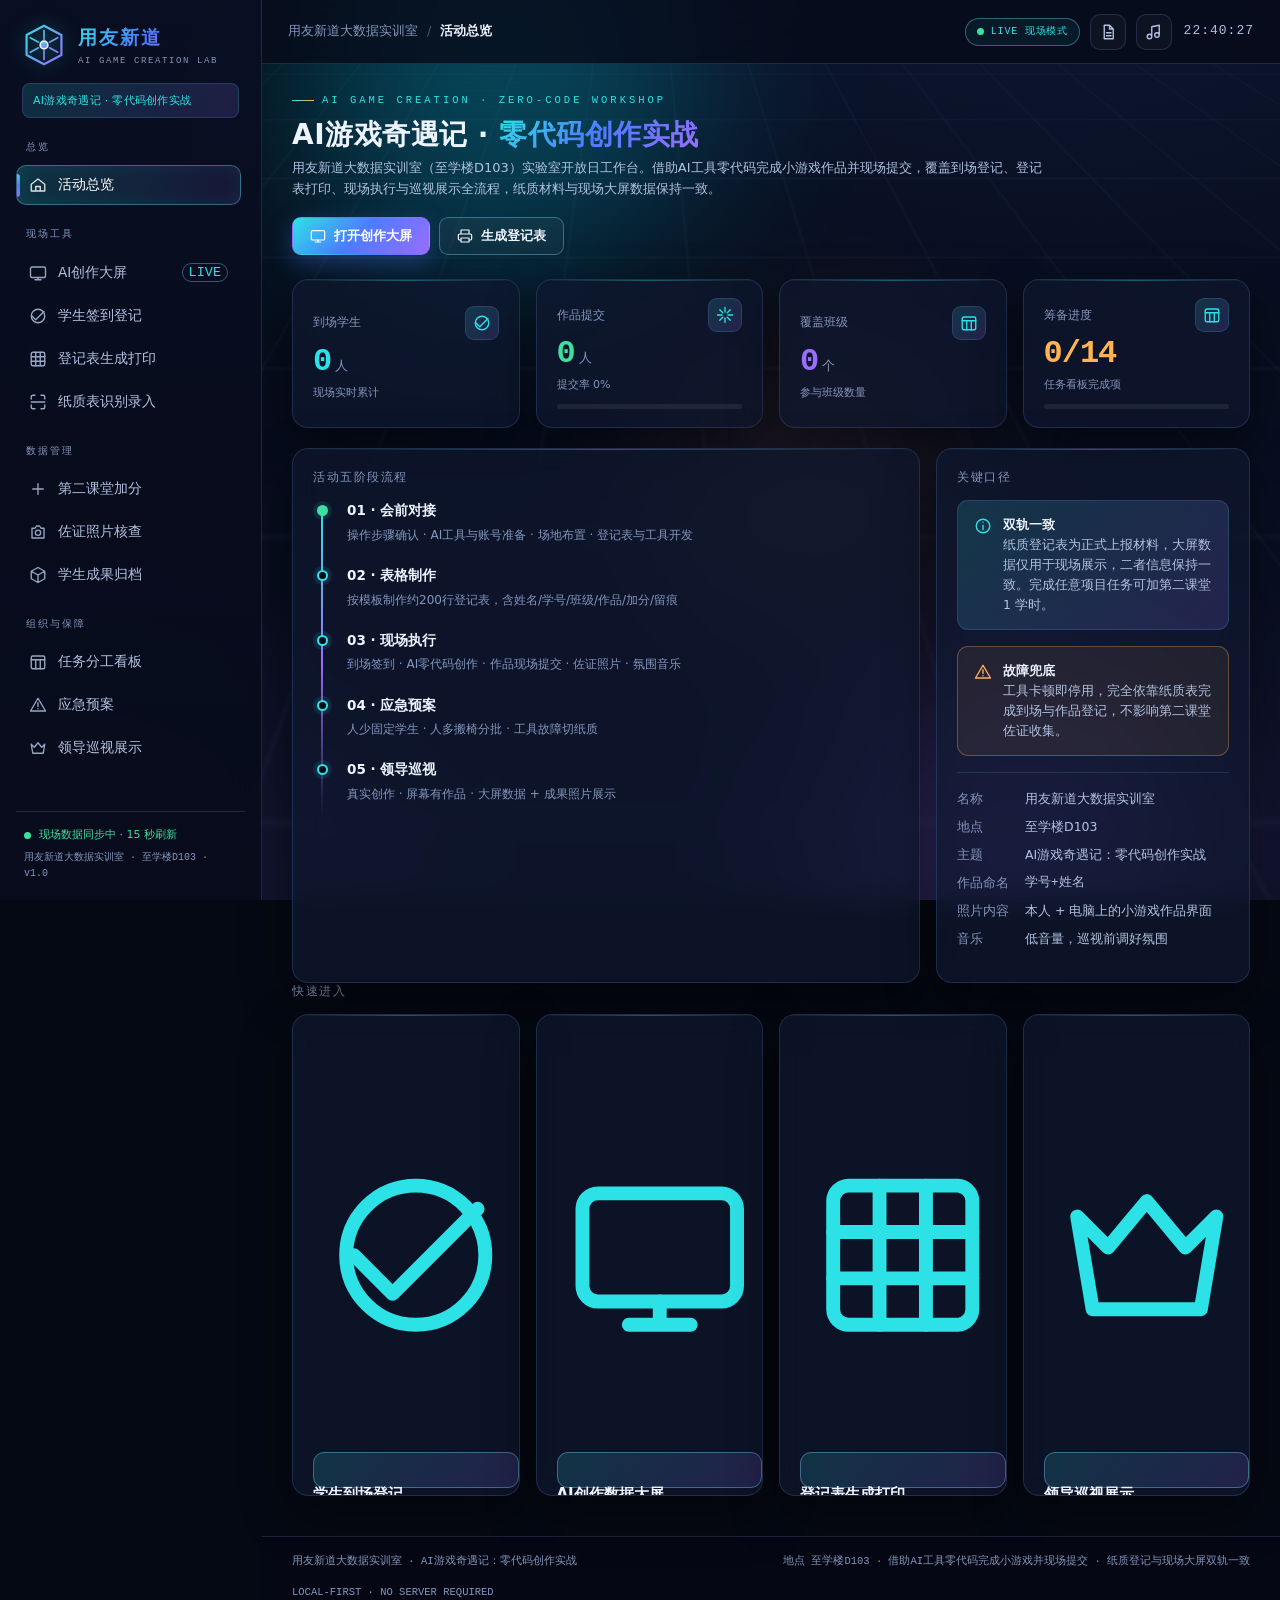
==== activity-site/index.html @ af3206a9 "Refresh color scheme for a more modern tech look" ====
<!DOCTYPE html>
<html lang="zh-CN">
<head>
<meta charset="UTF-8">
<meta name="viewport" content="width=device-width, initial-scale=1.0, viewport-fit=cover">
<meta name="theme-color" content="#050913">
<title>用友新道大数据实训室 · AI游戏奇遇记：零代码创作实战</title>
<link rel="stylesheet" href="css/style.css">
</head>
<body>
<div class="app-shell">

  <!-- 背景装饰层 -->
  <div class="bg-layer" aria-hidden="true">
    <div class="bg-grid"></div>
    <div class="bg-orb bg-orb-a"></div>
    <div class="bg-orb bg-orb-b"></div>
    <div class="bg-orb bg-orb-c"></div>
    <div class="bg-scan"></div>
  </div>

  <!-- 侧边栏 -->
  <aside class="sidebar" id="sidebar">
    <div class="brand">
      <div class="brand-mark">
        <svg viewBox="0 0 48 48" aria-hidden="true">
          <defs>
            <linearGradient id="brandGrad" x1="0" y1="0" x2="1" y2="1">
              <stop offset="0%" stop-color="#2de2e6"/>
              <stop offset="100%" stop-color="#9b6dff"/>
            </linearGradient>
          </defs>
          <path d="M24 3 43 13v22L24 45 5 35V13z" fill="none" stroke="url(#brandGrad)" stroke-width="2.4"/>
          <circle cx="24" cy="24" r="4.2" fill="url(#brandGrad)"/>
          <path d="M24 8v10M24 30v10M9 16l9 5M30 27l9 5M39 16l-9 5M18 27l-9 5" stroke="url(#brandGrad)" stroke-width="1.8" stroke-linecap="round"/>
        </svg>
      </div>
      <div class="brand-text">
        <strong>用友新道</strong>
        <span>AI GAME CREATION LAB</span>
      </div>
    </div>

    <div class="brand-sub">AI游戏奇遇记 · 零代码创作实战</div>

    <nav class="nav" id="nav" aria-label="主导航"></nav>

    <div class="sidebar-foot">
      <div class="sys-status"><span class="pulse-dot"></span><span id="sysStatusText">系统就绪 · 本地离线可用</span></div>
      <div class="sys-meta">用友新道大数据实训室 · 至学楼D103 · v1.0</div>
    </div>
  </aside>

  <!-- 主内容区 -->
  <div class="content-wrap">
    <header class="topbar">
      <button class="icon-btn menu-toggle" id="menuToggle" aria-label="展开导航">
        <svg viewBox="0 0 24 24"><path d="M4 6h16M4 12h16M4 18h16"/></svg>
      </button>
      <div class="crumb">
        <span class="crumb-root">用友新道大数据实训室</span>
        <span class="crumb-sep">/</span>
        <span id="crumbCurrent">活动总览</span>
      </div>
      <div class="topbar-actions">
        <span class="live-badge"><span class="pulse-dot"></span> LIVE 现场模式</span>
        <button class="icon-btn" id="btnPaper" title="纸质应急模式" aria-label="纸质应急模式">
          <svg viewBox="0 0 24 24"><path d="M7 3h7l5 5v13H7zM14 3v5h5M10 13h6M10 17h6"/></svg>
        </button>
        <button class="icon-btn" id="btnMusic" title="轻音乐开关" aria-label="轻音乐开关">
          <svg viewBox="0 0 24 24"><path d="M9 18V5l10-2v13M9 18a3 3 0 1 1-6 0 3 3 0 0 1 6 0zm10-2a3 3 0 1 1-6 0 3 3 0 0 1 6 0z"/></svg>
        </button>
        <div class="clock" id="clock">--:--:--</div>
      </div>
    </header>

    <main class="main" id="app" tabindex="-1"></main>

    <footer class="footer">
      <div class="footer-l">用友新道大数据实训室 · AI游戏奇遇记：零代码创作实战</div>
      <div class="footer-c">地点 至学楼D103 · 借助AI工具零代码完成小游戏并现场提交 · 纸质登记与现场大屏双轨一致</div>
      <div class="footer-r">LOCAL-FIRST · NO SERVER REQUIRED</div>
    </footer>
  </div>
</div>

<div class="toast-stack" id="toastStack" aria-live="polite"></div>
<div class="overlay" id="overlay"></div>

<script src="js/store.js"></script>
<script src="js/ui.js"></script>
<script src="js/viz.js"></script>
<script src="js/data-source.js"></script>
<script src="js/app.js"></script>
<script src="js/modules.js"></script>
</body>
</html>
---- activity-site/css/style.css ----
/* ============================================================
   智汇管理 · 实践教学活动平台  |  设计系统
   风格：科技 / 炫酷 / 时尚  ·  暗色霓虹 + 玻璃拟态
   ============================================================ */

:root{
  --bg:#050913;
  --bg-2:#0a1022;
  --panel:rgba(15,23,46,.74);
  --panel-solid:#0f1730;
  --panel-2:rgba(22,32,62,.68);
  --line:rgba(130,175,255,.17);
  --line-strong:rgba(120,215,255,.38);
  --txt:#eef4ff;
  --txt-2:#b2c2e0;
  --txt-3:#8496bb;
  --cyan:#2de2e6;
  --blue:#4d7cfe;
  --purple:#9b6dff;
  --pink:#f472b6;
  --green:#3ee0a0;
  --amber:#ffb454;
  --red:#ff6b7a;
  --grad:linear-gradient(135deg,#2de2e6 0%,#4d7cfe 48%,#9b6dff 100%);
  --grad-soft:linear-gradient(135deg,rgba(45,226,230,.16),rgba(155,109,255,.16));
  --shadow:0 18px 50px rgba(0,0,0,.46);
  --glow:0 0 22px rgba(45,226,230,.30);
  --r:16px;
  --r-sm:10px;
  --sidebar-w:262px;
  --font:"PingFang SC","Microsoft YaHei","Segoe UI",system-ui,-apple-system,sans-serif;
  --mono:"SFMono-Regular",Consolas,"Roboto Mono",monospace;
}

*,*::before,*::after{box-sizing:border-box}
html{scroll-behavior:smooth}
body{
  margin:0;font-family:var(--font);color:var(--txt);background:var(--bg);
  -webkit-font-smoothing:antialiased;overflow-x:hidden;font-size:14px;line-height:1.6;
}
button,input,select,textarea{font-family:inherit;font-size:inherit;color:inherit}
button{cursor:pointer}
a{color:var(--cyan);text-decoration:none}
svg{width:100%;height:100%;fill:none;stroke:currentColor;stroke-width:1.8;stroke-linecap:round;stroke-linejoin:round}
::-webkit-scrollbar{width:9px;height:9px}
::-webkit-scrollbar-track{background:rgba(255,255,255,.03)}
::-webkit-scrollbar-thumb{background:linear-gradient(180deg,rgba(45,226,230,.5),rgba(155,109,255,.5));border-radius:9px}

/* ---------- 背景 ---------- */
.bg-layer{position:fixed;inset:0;z-index:0;pointer-events:none;overflow:hidden;background:
  radial-gradient(1200px 700px at 80% -10%,rgba(77,124,254,.13),transparent 60%),
  radial-gradient(900px 600px at 0% 100%,rgba(155,109,255,.12),transparent 60%),
  linear-gradient(160deg,#050913 0%,#070d1e 45%,#0a1024 100%)}
.bg-grid{position:absolute;inset:-50%;background-image:
  linear-gradient(rgba(130,180,255,.06) 1px,transparent 1px),
  linear-gradient(90deg,rgba(130,180,255,.06) 1px,transparent 1px);
  background-size:52px 52px;transform:perspective(600px) rotateX(58deg) scale(1.6);
  transform-origin:center 30%;animation:gridMove 26s linear infinite;opacity:.55}
@keyframes gridMove{from{background-position:0 0}to{background-position:0 52px}}
.bg-orb{position:absolute;border-radius:50%;filter:blur(90px);opacity:.32;animation:float 18s ease-in-out infinite alternate}
.bg-orb-a{width:420px;height:420px;background:#06b6d4;top:-140px;left:22%}
.bg-orb-b{width:360px;height:360px;background:#9b6dff;bottom:-120px;right:6%;animation-delay:-6s}
.bg-orb-c{width:280px;height:280px;background:#ff8a5b;top:38%;left:52%;animation-delay:-11s;opacity:.12}
@keyframes float{from{transform:translate3d(0,0,0) scale(1)}to{transform:translate3d(40px,-50px,0) scale(1.15)}}
.bg-scan{position:absolute;inset:0;background:repeating-linear-gradient(0deg,transparent 0 3px,rgba(0,0,0,.08) 3px 4px);opacity:.35}

/* ---------- 布局 ---------- */
.app-shell{position:relative;z-index:1;min-height:100vh;display:flex}
.sidebar{
  width:var(--sidebar-w);flex:0 0 var(--sidebar-w);position:sticky;top:0;height:100vh;
  display:flex;flex-direction:column;padding:22px 16px 16px;
  background:linear-gradient(180deg,rgba(9,15,34,.94),rgba(7,11,26,.94));
  border-right:1px solid var(--line);backdrop-filter:blur(18px);z-index:40;
}
.content-wrap{flex:1;min-width:0;display:flex;flex-direction:column;min-height:100vh}

/* ---------- 品牌 ---------- */
.brand{display:flex;align-items:center;gap:12px;padding:0 6px 14px}
.brand-mark{width:44px;height:44px;flex:0 0 44px;filter:drop-shadow(0 0 10px rgba(45,226,230,.4))}
.brand-text strong{display:block;font-size:19px;letter-spacing:2px;background:var(--grad);-webkit-background-clip:text;background-clip:text;color:transparent;font-weight:800}
.brand-text span{display:block;font-size:9px;letter-spacing:1.6px;color:var(--txt-3);margin-top:2px;font-family:var(--mono)}
.brand-sub{margin:0 6px 16px;padding:8px 10px;font-size:11px;color:var(--cyan);background:var(--grad-soft);border:1px solid var(--line);border-radius:8px;letter-spacing:.3px}

/* ---------- 导航 ---------- */
.nav{flex:1;overflow-y:auto;padding-right:4px}
.nav-group{margin-bottom:16px}
.nav-group-title{font-size:10px;letter-spacing:2px;color:var(--txt-3);padding:6px 10px;font-family:var(--mono);text-transform:uppercase}
.nav-item{
  display:flex;align-items:center;gap:11px;width:100%;padding:10px 12px;margin:3px 0;
  border:1px solid transparent;border-radius:10px;background:transparent;color:var(--txt-2);
  text-align:left;transition:.22s ease;position:relative;overflow:hidden;
}
.nav-item svg{width:18px;height:18px;flex:0 0 18px;opacity:.85}
.nav-item span{font-size:13.5px;white-space:nowrap;overflow:hidden;text-overflow:ellipsis}
.nav-item:hover{color:var(--txt);background:rgba(130,180,255,.09);transform:translateX(3px)}
.nav-item.active{
  color:#fff;border-color:var(--line-strong);
  background:linear-gradient(90deg,rgba(45,226,230,.18),rgba(155,109,255,.10));
  box-shadow:inset 0 0 18px rgba(45,226,230,.08);
}
.nav-item.active::before{content:"";position:absolute;left:0;top:20%;height:60%;width:3px;border-radius:0 3px 3px 0;background:var(--grad);box-shadow:var(--glow)}
.nav-badge{margin-left:auto;font-size:9px;font-family:var(--mono);color:var(--cyan);border:1px solid var(--line-strong);border-radius:20px;padding:1px 6px}

.sidebar-foot{border-top:1px solid var(--line);padding:14px 8px 2px;font-size:11px;color:var(--txt-3)}
.sys-status{display:flex;align-items:center;gap:8px;color:var(--green)}
.sys-meta{margin-top:6px;font-family:var(--mono);font-size:10px}
.pulse-dot{width:7px;height:7px;border-radius:50%;background:var(--green);box-shadow:0 0 0 0 rgba(62,224,160,.6);animation:pulse 2s infinite;display:inline-block;flex:0 0 7px}
@keyframes pulse{70%{box-shadow:0 0 0 9px rgba(62,224,160,0)}100%{box-shadow:0 0 0 0 rgba(62,224,160,0)}}

/* ---------- 顶栏 ---------- */
.topbar{
  height:64px;flex:0 0 64px;position:sticky;top:0;z-index:30;display:flex;align-items:center;gap:14px;
  padding:0 26px;border-bottom:1px solid var(--line);
  background:rgba(7,11,26,.80);backdrop-filter:blur(16px);
}
.crumb{display:flex;align-items:center;gap:9px;font-size:13px;color:var(--txt-2)}
.crumb-root{color:var(--txt-3)}
.crumb-sep{color:var(--txt-3);opacity:.5}
#crumbCurrent{color:var(--txt);font-weight:600}
.topbar-actions{margin-left:auto;display:flex;align-items:center;gap:10px}
.live-badge{display:flex;align-items:center;gap:7px;font-family:var(--mono);font-size:10px;letter-spacing:.8px;color:var(--cyan);border:1px solid var(--line-strong);border-radius:30px;padding:5px 11px;background:rgba(45,226,230,.06)}
.icon-btn{
  width:36px;height:36px;display:grid;place-items:center;border-radius:10px;border:1px solid var(--line);
  background:rgba(255,255,255,.03);color:var(--txt-2);transition:.2s;padding:8px;
}
.icon-btn:hover{color:var(--cyan);border-color:var(--line-strong);background:rgba(45,226,230,.1);transform:translateY(-1px)}
.icon-btn.on{color:#04121f;background:var(--cyan);border-color:var(--cyan);box-shadow:var(--glow)}
.menu-toggle{display:none}
.clock{font-family:var(--mono);font-size:13px;color:var(--txt-2);letter-spacing:1px;min-width:72px;text-align:right}

/* ---------- 主区 ---------- */
.main{flex:1;padding:28px 30px 40px;max-width:1680px;width:100%;margin:0 auto;outline:none}
.page-head{display:flex;align-items:flex-end;justify-content:space-between;gap:18px;margin-bottom:24px;flex-wrap:wrap}
.eyebrow{font-family:var(--mono);font-size:10.5px;letter-spacing:3px;color:var(--cyan);text-transform:uppercase;display:flex;align-items:center;gap:8px}
.eyebrow::before{content:"";width:22px;height:1px;background:linear-gradient(90deg,var(--cyan),var(--amber));box-shadow:var(--glow)}
.page-title{font-size:28px;font-weight:800;letter-spacing:.5px;margin:8px 0 6px;line-height:1.25}
.page-title em{font-style:normal;background:var(--grad);-webkit-background-clip:text;background-clip:text;color:transparent}
.page-desc{color:var(--txt-2);font-size:13px;max-width:760px;margin:0}
.page-actions{display:flex;gap:9px;flex-wrap:wrap}

/* ---------- 卡片 / 网格 ---------- */
.card{
  background:var(--panel);border:1px solid var(--line);border-radius:var(--r);
  backdrop-filter:blur(14px);box-shadow:var(--shadow);position:relative;overflow:hidden;
  transition:transform .25s ease,border-color .25s ease,box-shadow .25s ease;
}
.card::after{content:"";position:absolute;inset:0 0 auto 0;height:1px;background:linear-gradient(90deg,transparent,rgba(45,226,230,.5),transparent);opacity:.7}
.card:hover{border-color:var(--line-strong);transform:translateY(-3px);box-shadow:0 22px 60px rgba(0,0,0,.5),0 0 22px rgba(45,226,230,.07)}
.card-pad{padding:20px}
.grid{display:grid;gap:16px}
.g2{grid-template-columns:repeat(2,minmax(0,1fr))}
.g3{grid-template-columns:repeat(3,minmax(0,1fr))}
.g4{grid-template-columns:repeat(4,minmax(0,1fr))}
.g-2-1{grid-template-columns:2fr 1fr}
.g-1-2{grid-template-columns:1fr 2fr}
.mt16{margin-top:16px}.mt20{margin-top:20px}.mt24{margin-top:24px}

/* ---------- 按钮 ---------- */
.btn{
  display:inline-flex;align-items:center;justify-content:center;gap:8px;padding:9px 17px;border-radius:9px;
  border:1px solid var(--line-strong);background:rgba(255,255,255,.04);color:var(--txt);
  font-size:13px;font-weight:600;transition:.2s;white-space:nowrap;
}
.btn svg{width:16px;height:16px}
.btn:hover{transform:translateY(-2px);background:rgba(45,226,230,.12);border-color:var(--cyan);box-shadow:var(--glow)}
.btn.primary{background:var(--grad);border-color:transparent;color:#fff;box-shadow:0 8px 24px rgba(77,124,254,.32)}
.btn.primary:hover{filter:brightness(1.14);box-shadow:0 10px 30px rgba(77,124,254,.5)}
.btn.ghost{background:transparent;border-color:var(--line);color:var(--txt-2)}
.btn.danger{border-color:rgba(255,107,122,.4);color:var(--red);background:rgba(255,107,122,.07)}
.btn.sm{padding:6px 11px;font-size:12px;border-radius:7px}
.btn.block{width:100%}

/* ---------- 统计卡 ---------- */
.stat{padding:18px 20px;display:flex;flex-direction:column;gap:6px;min-height:120px;justify-content:center}
.stat-top{display:flex;align-items:center;justify-content:space-between;color:var(--txt-3);font-size:12px}
.stat-icon{width:34px;height:34px;border-radius:9px;background:var(--grad-soft);border:1px solid var(--line);padding:7px;color:var(--cyan)}
.stat-val{font-family:var(--mono);font-size:32px;font-weight:700;line-height:1;letter-spacing:-1px}
.stat-val small{font-size:13px;color:var(--txt-3);margin-left:4px;font-weight:400}
.stat-foot{font-size:11px;color:var(--txt-3)}
.stat.a .stat-val{color:var(--cyan)}.stat.b .stat-val{color:var(--purple)}
.stat.c .stat-val{color:var(--green)}.stat.d .stat-val{color:var(--amber)}
.bar-track{height:5px;border-radius:6px;background:rgba(255,255,255,.07);overflow:hidden;margin-top:4px}
.bar-fill{height:100%;border-radius:6px;background:var(--grad);width:0;transition:width .9s cubic-bezier(.2,.8,.2,1)}

/* ---------- 表单 ---------- */
.field{display:flex;flex-direction:column;gap:6px;margin-bottom:14px}
.field label{font-size:12px;color:var(--txt-2);font-weight:600;display:flex;gap:6px;align-items:center}
.field label .req{color:var(--pink)}
.input,select.input,textarea.input{
  width:100%;padding:10px 13px;border-radius:9px;border:1px solid var(--line);
  background:rgba(5,9,22,.66);color:var(--txt);outline:none;transition:.2s;
}
.input:focus{border-color:var(--cyan);box-shadow:0 0 0 3px rgba(45,226,230,.1)}
.input::placeholder{color:var(--txt-3)}
textarea.input{min-height:88px;resize:vertical}
.field-row{display:grid;grid-template-columns:1fr 1fr;gap:12px}
.hint{font-size:11px;color:var(--txt-3)}
.seg{display:flex;gap:6px;flex-wrap:wrap}
.seg button{padding:8px 14px;border-radius:8px;border:1px solid var(--line);background:rgba(255,255,255,.03);color:var(--txt-2);font-size:12.5px;transition:.2s}
.seg button.on{background:var(--grad);border-color:transparent;color:#fff;box-shadow:var(--glow)}

/* ---------- 表格 ---------- */
.table-wrap{overflow:auto;border-radius:var(--r-sm);border:1px solid var(--line);background:rgba(5,9,22,.46)}
table{width:100%;border-collapse:collapse;font-size:12.5px;min-width:640px}
thead th{position:sticky;top:0;background:rgba(18,28,56,.96);backdrop-filter:blur(8px);color:var(--cyan);font-weight:700;text-align:left;padding:11px 13px;white-space:nowrap;border-bottom:1px solid var(--line-strong);font-size:11.5px;letter-spacing:.4px}
tbody td{padding:10px 13px;border-bottom:1px solid rgba(130,175,255,.09);color:var(--txt-2);vertical-align:middle}
tbody tr{transition:.16s}
tbody tr:hover{background:rgba(45,226,230,.05)}
tbody tr:last-child td{border-bottom:none}
.tag{display:inline-flex;align-items:center;gap:5px;padding:3px 9px;border-radius:20px;font-size:11px;border:1px solid var(--line);background:rgba(255,255,255,.04);white-space:nowrap}
.tag.ok{color:var(--green);border-color:rgba(62,224,160,.35);background:rgba(62,224,160,.09)}
.tag.warn{color:var(--amber);border-color:rgba(255,180,84,.35);background:rgba(255,180,84,.09)}
.tag.bad{color:var(--red);border-color:rgba(255,107,122,.35);background:rgba(255,107,122,.09)}
.tag.info{color:var(--cyan);border-color:var(--line-strong);background:rgba(45,226,230,.08)}
.tag.pp{color:#c4b5fd;border-color:rgba(155,109,255,.4);background:rgba(155,109,255,.1)}
.mono{font-family:var(--mono)}
.empty{padding:44px 16px;text-align:center;color:var(--txt-3);font-size:13px}
.empty svg{width:44px;height:44px;margin:0 auto 12px;opacity:.4}

/* ---------- 大屏可视化 ---------- */
.dash-hero{
  padding:22px;border-radius:var(--r);border:1px solid var(--line-strong);
  background:linear-gradient(135deg,rgba(45,226,230,.09),rgba(155,109,255,.07) 55%,rgba(5,9,22,.44));
  position:relative;overflow:hidden;
}
.dash-hero::before{content:"";position:absolute;width:300px;height:300px;right:-80px;top:-120px;border-radius:50%;background:radial-gradient(circle,rgba(45,226,230,.22),transparent 70%);filter:blur(20px)}
.dash-hero h2{margin:0;font-size:22px;letter-spacing:1px}
.dash-hero p{margin:6px 0 0;color:var(--txt-2);font-size:12.5px}
.chart-box{padding:18px;height:100%}
.chart-title{display:flex;align-items:center;justify-content:space-between;font-size:13px;font-weight:700;margin-bottom:16px}
.chart-title small{font-family:var(--mono);font-size:10px;color:var(--txt-3);font-weight:400}
.donut-wrap{display:flex;align-items:center;gap:22px;flex-wrap:wrap}
.donut{width:148px;height:148px;flex:0 0 148px;position:relative}
.donut svg{transform:rotate(-90deg)}
.donut circle{fill:none;stroke-width:12}
.donut .track{stroke:rgba(255,255,255,.07)}
.donut .val{stroke:url(#donutGrad);stroke-linecap:round;transition:stroke-dashoffset 1s cubic-bezier(.2,.8,.2,1)}
.donut-center{position:absolute;inset:0;display:grid;place-content:center;text-align:center}
.donut-center b{font-family:var(--mono);font-size:28px;background:var(--grad);-webkit-background-clip:text;background-clip:text;color:transparent}
.donut-center span{font-size:11px;color:var(--txt-3)}
.legend{display:flex;flex-direction:column;gap:9px;font-size:12px;color:var(--txt-2)}
.legend i{width:9px;height:9px;border-radius:3px;display:inline-block;margin-right:7px}
.bars{display:flex;flex-direction:column;gap:13px}
.bar-row{display:grid;grid-template-columns:78px 1fr 42px;gap:10px;align-items:center;font-size:12px}
.bar-row .bg{height:11px;border-radius:6px;background:rgba(255,255,255,.06);overflow:hidden}
.bar-row .bf{height:100%;border-radius:6px;transition:width .9s;background:linear-gradient(90deg,#2de2e6,#9b6dff)}
.bar-row .bn{text-align:right;font-family:var(--mono);color:var(--txt-2)}
.live-list{display:flex;flex-direction:column;gap:8px;max-height:330px;overflow:auto;padding-right:4px}
.live-item{display:flex;align-items:center;gap:11px;padding:10px 12px;border-radius:10px;background:rgba(255,255,255,.035);border:1px solid var(--line);animation:slideIn .35s ease both}
@keyframes slideIn{from{opacity:0;transform:translateX(-12px)}to{opacity:1;transform:none}}
.avatar{width:34px;height:34px;flex:0 0 34px;border-radius:9px;display:grid;place-items:center;font-family:var(--mono);font-size:12px;font-weight:700;background:var(--grad);color:#fff}
.live-item .who{flex:1;min-width:0}
.live-item .who b{display:block;font-size:13px}
.live-item .who span{font-size:11px;color:var(--txt-3);font-family:var(--mono)}
.live-item time{font-family:var(--mono);font-size:11px;color:var(--txt-3)}

/* ---------- 进展时间线 / 看板 ---------- */
.timeline{position:relative;padding-left:26px}
.timeline::before{content:"";position:absolute;left:8px;top:6px;bottom:6px;width:2px;background:linear-gradient(180deg,var(--cyan),var(--purple),transparent)}
.tl-item{position:relative;padding:0 0 20px 8px}
.tl-item::before{content:"";position:absolute;left:-22px;top:5px;width:11px;height:11px;border-radius:50%;background:var(--bg);border:2px solid var(--cyan);box-shadow:0 0 0 4px rgba(45,226,230,.1)}
.tl-item.done::before{background:var(--green);border-color:var(--green)}
.tl-item h4{margin:0 0 4px;font-size:13.5px}
.tl-item p{margin:0;font-size:12px;color:var(--txt-3)}

.kb-col{background:rgba(5,9,22,.44);border:1px solid var(--line);border-radius:12px;padding:12px;min-height:200px}
.kb-col h4{margin:0 0 12px;font-size:12px;color:var(--txt-2);display:flex;justify-content:space-between;align-items:center}
.kb-card{background:var(--panel-2);border:1px solid var(--line);border-radius:9px;padding:11px 12px;margin-bottom:9px;transition:.2s}
.kb-card:hover{border-color:var(--line-strong);transform:translateY(-2px)}
.kb-card b{font-size:12.5px;display:block;margin-bottom:6px}
.kb-card p{font-size:11px;color:var(--txt-3);margin:0 0 8px}
.kb-meta{display:flex;justify-content:space-between;align-items:center;font-size:10px;color:var(--txt-3)}
.kb-actions{display:flex;gap:5px;margin-top:8px}

/* ---------- 提示 / 总结 ---------- */
.notice{padding:14px 16px;border-radius:11px;border:1px solid var(--line);background:var(--grad-soft);font-size:12.5px;color:var(--txt-2);display:flex;gap:11px;align-items:flex-start}
.notice svg{width:18px;height:18px;flex:0 0 18px;color:var(--cyan);margin-top:2px}
.notice.warn{background:rgba(255,180,84,.08);border-color:rgba(255,180,84,.3)}
.notice.warn svg{color:var(--amber)}
.notice b{color:var(--txt)}
.kv{display:grid;grid-template-columns:auto 1fr;gap:8px 16px;font-size:12.5px}
.kv dt{color:var(--txt-3)}
.kv dd{margin:0;color:var(--txt-2)}
.divider{height:1px;background:var(--line);margin:16px 0}

/* ---------- 快捷入口卡 ---------- */
.launch{display:block;text-align:left;padding:20px;cursor:pointer;color:inherit}
.launch .li{width:42px;height:42px;border-radius:11px;background:var(--grad-soft);border:1px solid var(--line-strong);padding:9px;color:var(--cyan);margin-bottom:14px}
.launch h3{margin:0 0 6px;font-size:15px}
.launch p{margin:0;font-size:12px;color:var(--txt-3);line-height:1.65}
.launch .go{margin-top:14px;font-family:var(--mono);font-size:11px;color:var(--cyan);display:flex;align-items:center;gap:6px;transition:.2s}
.launch:hover .go{transform:translateX(5px)}

/* ---------- 照片墙 ---------- */
.photo-grid{display:grid;grid-template-columns:repeat(auto-fill,minmax(150px,1fr));gap:12px}
.photo-item{border:1px solid var(--line);border-radius:11px;overflow:hidden;background:rgba(6,10,24,.5);transition:.2s}
.photo-item:hover{border-color:var(--cyan);transform:translateY(-3px)}
.photo-thumb{aspect-ratio:4/3;background:linear-gradient(135deg,rgba(45,226,230,.12),rgba(155,109,255,.12));display:grid;place-items:center;color:var(--txt-3);font-size:11px;overflow:hidden}
.photo-thumb img{width:100%;height:100%;object-fit:cover}
.photo-meta{padding:9px 10px;font-size:11px}
.photo-meta b{display:block;font-size:12px}
.photo-meta span{color:var(--txt-3);font-family:var(--mono)}

/* ----------  toast ---------- */
.toast-stack{position:fixed;right:20px;bottom:20px;z-index:100;display:flex;flex-direction:column;gap:10px}
.toast{min-width:240px;max-width:380px;padding:12px 16px;border-radius:11px;background:rgba(11,18,38,.96);border:1px solid var(--line-strong);box-shadow:var(--shadow);font-size:13px;animation:toastIn .3s ease both;backdrop-filter:blur(12px)}
.toast.ok{border-left:3px solid var(--green)}
.toast.err{border-left:3px solid var(--red)}
.toast.info{border-left:3px solid var(--cyan)}
@keyframes toastIn{from{opacity:0;transform:translateY(16px) scale(.96)}to{opacity:1;transform:none}}

/* ---------- 其它 ---------- */
.overlay{display:none;position:fixed;inset:0;background:rgba(2,5,14,.74);z-index:35;backdrop-filter:blur(3px)}
.overlay.show{display:block}
.fade-in{animation:fadeUp .45s cubic-bezier(.2,.8,.2,1) both}
@keyframes fadeUp{from{opacity:0;transform:translateY(14px)}to{opacity:1;transform:none}}
.stagger>*{animation:fadeUp .5s cubic-bezier(.2,.8,.2,1) both}
.stagger>*:nth-child(1){animation-delay:.03s}.stagger>*:nth-child(2){animation-delay:.07s}
.stagger>*:nth-child(3){animation-delay:.11s}.stagger>*:nth-child(4){animation-delay:.15s}
.stagger>*:nth-child(5){animation-delay:.19s}.stagger>*:nth-child(6){animation-delay:.23s}
.mini-head{font-size:12px;letter-spacing:1.5px;color:var(--txt-3);font-family:var(--mono);text-transform:uppercase;margin:0 0 12px}
.hl{color:var(--cyan);font-weight:600}
.footer{border-top:1px solid var(--line);padding:16px 30px;display:flex;gap:14px;flex-wrap:wrap;justify-content:space-between;font-size:10.5px;color:var(--txt-3);font-family:var(--mono);background:rgba(5,9,22,.44)}
.paper-mode .bg-layer{filter:saturate(.25) brightness(.8)}
.paper-mode .live-badge{color:var(--amber);border-color:rgba(255,180,84,.4)}

/* ---------- 打印：登记表 ---------- */
@media print{
  body{background:#fff;color:#000}
  .bg-layer,.sidebar,.topbar,.footer,.page-actions,.toast-stack{display:none!important}
  .content-wrap,.main{padding:0!important;max-width:none!important}
  .card{border:none;box-shadow:none;background:#fff;backdrop-filter:none}
  table.print-table{min-width:0;width:100%;font-size:10pt;color:#000}
  .print-table thead th{background:#eceff4!important;color:#000;border:1px solid #999;position:static}
  .print-table td{border:1px solid #999;color:#000;height:26px;padding:4px 6px}
  .print-only{display:block!important}
  .screen-only{display:none!important}
  @page{size:A4 landscape;margin:10mm}
}
.print-only{display:none}
.qr-box{width:150px;height:150px;background:#fff;border-radius:10px;padding:9px;flex:0 0 150px}
.qr-box svg{stroke:#0a1022}

/* ---------- 响应式 ---------- */
@media(max-width:1180px){.g4{grid-template-columns:repeat(2,minmax(0,1fr))}.g-2-1,.g-1-2{grid-template-columns:1fr}}
@media(max-width:900px){
  .sidebar{position:fixed;left:0;top:0;transform:translateX(-105%);transition:transform .3s cubic-bezier(.2,.8,.2,1);box-shadow:20px 0 60px rgba(0,0,0,.5)}
  .sidebar.open{transform:none}
  .menu-toggle{display:grid}
  .main{padding:22px 18px 32px}
  .topbar{padding:0 16px}
  .g3{grid-template-columns:repeat(2,minmax(0,1fr))}
}
@media(max-width:640px){
  .g2,.g3,.g4{grid-template-columns:1fr}
  .field-row{grid-template-columns:1fr}
  .page-title{font-size:22px}
  .crumb-root,.crumb-sep,.live-badge{display:none}
  .topbar-actions{gap:6px}
  .clock{font-size:11px;min-width:60px}
  .footer{justify-content:center;text-align:center;font-size:9.5px}
  .footer-c{order:3;width:100%}
  .stat-val{font-size:26px}
  .donut{width:120px;height:120px;flex-basis:120px}
}
@media(prefers-reduced-motion:reduce){*{animation-duration:.01ms!important;transition-duration:.01ms!important}}

/* ---------- 大屏活动信息区 ---------- */
.event-brief{position:relative;overflow:hidden}
.event-brief::before{content:"";position:absolute;left:0;top:0;bottom:0;width:3px;background:var(--grad)}
.event-grid{display:grid;grid-template-columns:repeat(4,1fr);gap:14px 22px}
.event-item{display:flex;flex-direction:column;gap:6px;padding:12px 14px;border:1px solid var(--line);border-radius:var(--r-sm);background:var(--grad-soft)}
.event-item span{font-size:11px;letter-spacing:.5px;color:var(--txt-3)}
.event-item b{font-size:13.5px;color:var(--txt);font-weight:700;line-height:1.45}
.task-brief{display:flex;gap:11px;align-items:flex-start;margin-top:16px;padding:14px 16px;border:1px solid rgba(155,109,255,.32);border-radius:var(--r-sm);background:rgba(155,109,255,.09);font-size:12.5px;color:var(--txt-2);line-height:1.7}
.task-brief svg{width:18px;height:18px;flex:0 0 18px;color:var(--purple);margin-top:2px}
.task-brief b{color:var(--cyan);font-size:12px;letter-spacing:.5px}
@media(max-width:900px){.event-grid{grid-template-columns:repeat(2,1fr)}}
@media(max-width:560px){.event-grid{grid-template-columns:1fr}}

/* ============================================================
   多维数据大屏 · 可视化组件
   ============================================================ */

/* ---------- 顶部横幅 ---------- */
.dash-banner{
  position:relative;overflow:hidden;border-radius:var(--r);padding:22px 26px;
  border:1px solid var(--line-strong);
  background:linear-gradient(120deg,rgba(45,226,230,.14),rgba(77,124,254,.10) 42%,rgba(155,109,255,.16) 100%);
  display:flex;justify-content:space-between;gap:24px;align-items:center;flex-wrap:wrap;
}
.dash-banner::after{content:"";position:absolute;width:360px;height:360px;right:-90px;top:-160px;border-radius:50%;background:radial-gradient(circle,rgba(255,138,91,.20),transparent 70%);pointer-events:none}
.db-main{position:relative;z-index:1;min-width:0}
.db-live{display:inline-flex;align-items:center;gap:7px;font-family:var(--mono);font-size:10.5px;letter-spacing:1.6px;color:var(--cyan);
  border:1px solid rgba(45,226,230,.35);border-radius:999px;padding:4px 12px;margin-bottom:12px}
.db-main h2{margin:0;font-size:clamp(18px,2vw,26px);letter-spacing:.5px;background:var(--grad);-webkit-background-clip:text;background-clip:text;color:transparent}
.db-main p{margin:8px 0 0;color:var(--txt-2);font-size:12.5px}
.db-side{position:relative;z-index:1;text-align:right;font-family:var(--mono);flex:0 0 auto}
.db-clock{font-size:clamp(26px,3vw,40px);font-weight:800;letter-spacing:2px;color:var(--txt);line-height:1}
.db-date{font-size:11px;color:var(--txt-3);margin-top:6px}
.db-demo,.db-real{display:inline-block;margin-top:10px;font-size:10px;letter-spacing:1px;padding:3px 10px;border-radius:999px}
.db-demo{color:var(--amber);border:1px solid rgba(255,180,84,.4);background:rgba(255,180,84,.08)}
.db-real{color:var(--green);border:1px solid rgba(62,224,160,.4);background:rgba(62,224,160,.08)}

/* ---------- KPI 卡 ---------- */
.dash-kpis{display:grid;grid-template-columns:repeat(6,minmax(0,1fr));gap:12px;margin-top:14px}
.db-kpi{position:relative;overflow:hidden;border:1px solid var(--line);border-radius:var(--r);padding:14px 16px;
  background:var(--panel);backdrop-filter:blur(10px);min-width:0}
.db-kpi::before{content:"";position:absolute;left:0;top:0;bottom:0;width:2px}
.db-kpi.t0::before,.db-kpi.ta::before{background:var(--cyan)}
.db-kpi.t1::before,.db-kpi.tb::before{background:var(--purple)}
.db-kpi.t2::before,.db-kpi.tc::before{background:var(--green)}
.db-kpi.t3::before,.db-kpi.td::before{background:var(--amber)}
.dk-top{display:flex;align-items:center;gap:8px}
.dk-ico{width:26px;height:26px;border-radius:7px;background:var(--grad-soft);border:1px solid var(--line-strong);display:grid;place-items:center;color:var(--cyan)}
.dk-ico svg{width:14px;height:14px}
.dk-label{font-size:11px;color:var(--txt-3);white-space:nowrap;overflow:hidden;text-overflow:ellipsis}
.dk-mid{display:flex;align-items:baseline;gap:5px;margin-top:10px}
.dk-mid b{font-family:var(--mono);font-size:clamp(20px,2.1vw,30px);line-height:1;background:var(--grad);-webkit-background-clip:text;background-clip:text;color:transparent}
.dk-mid small{font-size:11px;color:var(--txt-3)}
.dk-foot{font-size:10.5px;color:var(--txt-3);margin-top:6px;white-space:nowrap;overflow:hidden;text-overflow:ellipsis}
.dk-spark{position:absolute;right:8px;bottom:6px;opacity:.7}
.vz-spark{width:72px;height:22px;display:block}

/* ---------- 图表网格 ---------- */
.dash-grid{display:grid;grid-template-columns:repeat(4,minmax(0,1fr));gap:14px;margin-top:14px}
.dash-panel{min-width:0;display:flex;flex-direction:column}
.dash-panel.span2{grid-column:span 2}
.dash-panel .chart-title{margin-bottom:12px}
.dash-panel .chart-title span{font-size:13px}
.vz-svg{width:100%;height:auto;display:block}
.vz-axis{fill:var(--txt-3);font-size:9.5px;font-family:var(--mono)}
.vz-val{fill:var(--txt-2);font-size:9px;font-family:var(--mono)}
.vz-legend{display:flex;gap:16px;justify-content:center;margin-bottom:6px;flex-wrap:wrap}
.vz-lg{display:inline-flex;align-items:center;gap:6px;font-size:10.5px;color:var(--txt-2)}
.vz-lg i{width:9px;height:9px;border-radius:2px;display:inline-block}
.vz-donut-wrap,.dash-panel:has(.vz-donut){align-items:center}
.vz-donut{width:150px;height:150px;position:relative;margin:0 auto}
.vz-donut svg{width:100%;height:100%;transform:rotate(0)}
.vz-donut-c{position:absolute;inset:0;display:grid;place-content:center;text-align:center}
.vz-donut-c b{font-family:var(--mono);font-size:27px;background:var(--grad);-webkit-background-clip:text;background-clip:text;color:transparent}
.vz-donut-c b small{font-size:13px}
.vz-donut-c span{font-size:10px;color:var(--txt-3);margin-top:2px}
.vz-donut-legend{margin-top:14px;display:grid;gap:7px;font-size:11px;color:var(--txt-2)}
.vz-donut-legend div{display:flex;align-items:center;gap:8px}
.vz-donut-legend i{width:8px;height:8px;border-radius:2px}
.vz-donut-legend b{font-family:var(--mono);color:var(--txt);margin-left:auto}
.vz-radar{max-width:320px;margin:0 auto}

/* 分组柱状图 */
.vz-bars{display:flex;gap:10px;align-items:flex-end;height:210px;padding-top:8px;overflow-x:auto}
.vz-bar-g{flex:1;min-width:34px;display:flex;flex-direction:column;align-items:center;height:100%}
.vz-bar-pair{flex:1;width:100%;display:flex;gap:3px;align-items:flex-end;justify-content:center}
.vz-bar{position:relative;width:38%;min-height:2px;border-radius:4px 4px 0 0;transition:height .8s cubic-bezier(.2,.8,.2,1)}
.vz-bar.ba{background:linear-gradient(180deg,#2de2e6,#4d7cfe)}
.vz-bar.bb{background:linear-gradient(180deg,#9b6dff,#f472b6)}
.vz-bar em{position:absolute;top:-15px;left:50%;transform:translateX(-50%);font-size:9px;font-style:normal;color:var(--txt-2);font-family:var(--mono)}
.vz-bar-label{font-size:9px;color:var(--txt-3);margin-top:7px;white-space:nowrap;max-width:64px;overflow:hidden;text-overflow:ellipsis}

/* 热力图 */
.vz-heat{display:grid;gap:5px;font-size:10px}
.vz-heat-row{display:grid;grid-template-columns:96px repeat(9,minmax(0,1fr));gap:5px;align-items:center}
.vz-heat-head span{text-align:center;color:var(--txt-3);font-family:var(--mono);font-size:9px}
.vz-heat-label{color:var(--txt-2);font-size:10px;white-space:nowrap;overflow:hidden;text-overflow:ellipsis}
.vz-heat-cell{display:grid;place-items:center;height:24px;border-radius:4px;font-family:var(--mono);font-size:9px;color:var(--txt);
  background:rgba(120,160,255,.06);border:1px solid rgba(130,175,255,.09)}
.vz-heat-cell.h1{background:rgba(45,226,230,.14);border-color:rgba(45,226,230,.2)}
.vz-heat-cell.h2{background:rgba(45,226,230,.28);border-color:rgba(45,226,230,.35)}
.vz-heat-cell.h3{background:rgba(155,109,255,.42);border-color:rgba(155,109,255,.5)}
.vz-heat-cell.h4{background:rgba(244,114,182,.58);border-color:rgba(244,114,182,.66)}
.vz-heat-cell.h5{background:rgba(244,114,182,.82);border-color:rgba(244,114,182,.9)}

/* 占比横条 */
.vz-shares{display:grid;gap:11px;margin-top:4px}
.vz-share{display:grid;grid-template-columns:80px 1fr 36px;gap:8px;align-items:center;font-size:10.5px;color:var(--txt-2)}
.vz-share .sn{white-space:nowrap;overflow:hidden;text-overflow:ellipsis}
.vz-share .sb{height:8px;border-radius:99px;background:rgba(255,255,255,.06);overflow:hidden}
.vz-share .sb i{display:block;height:100%;border-radius:99px;transition:width .8s ease}
.vz-share .sp{text-align:right;font-family:var(--mono);color:var(--txt)}

/* ---------- 成果亮点轮播 ---------- */
.hl-carousel{margin-top:14px;border:1px solid var(--line-strong);border-radius:var(--r);padding:16px 20px;
  background:linear-gradient(110deg,rgba(155,109,255,.10),rgba(45,226,230,.06));position:relative;overflow:hidden}
.hl-head{display:flex;justify-content:space-between;align-items:center}
.hl-head .mini-head{margin:0}
.hl-ctrl{display:flex;gap:6px}
.hl-ctrl button{width:28px;height:28px;border-radius:8px;border:1px solid var(--line-strong);background:var(--panel-2);color:var(--txt-2);
  font-size:18px;line-height:1;cursor:pointer;transition:.2s}
.hl-ctrl button:hover{color:var(--cyan);border-color:var(--cyan)}
.hl-stage{position:relative;min-height:120px;margin-top:10px}
.hl-slide{position:absolute;inset:0;display:grid;grid-template-columns:auto 1fr;grid-template-rows:auto auto 1fr auto;
  column-gap:16px;align-items:start;opacity:0;transform:translateY(10px);pointer-events:none;transition:opacity .5s,transform .5s}
.hl-slide.on{opacity:1;transform:none;pointer-events:auto;position:relative}
.hl-ico{grid-row:1/5;width:44px;height:44px;border-radius:12px;background:var(--grad-soft);border:1px solid var(--line-strong);
  display:grid;place-items:center;color:var(--cyan)}
.hl-ico svg{width:22px;height:22px}
.hl-tag{font-family:var(--mono);font-size:9.5px;letter-spacing:1.6px;color:var(--amber)}
.hl-slide h3{margin:6px 0;font-size:clamp(15px,1.6vw,20px);color:var(--txt)}
.hl-slide p{margin:0;color:var(--txt-2);font-size:12px;line-height:1.6;max-width:900px}
.hl-kv{margin-top:10px;display:flex;align-items:center;gap:10px;flex-wrap:wrap}
.hl-kv span{font-size:10px;letter-spacing:1px;color:var(--cyan);border:1px solid rgba(45,226,230,.35);border-radius:6px;padding:2px 8px}
.hl-kv b{font-size:11.5px;color:var(--txt);font-weight:600}
.hl-dots{display:flex;gap:7px;justify-content:center;margin-top:8px}
.hl-dot{width:22px;height:4px;border-radius:99px;border:0;background:rgba(255,255,255,.14);cursor:pointer;transition:.3s}
.hl-dot.on{background:var(--grad);width:36px}

/* ---------- 底部双栏 ---------- */
.dash-bottom{display:grid;grid-template-columns:1.3fr 1fr;gap:14px;margin-top:14px}
.dash-bottom .live-list{max-height:250px;overflow:auto}
.notice.mt12{margin-top:12px}

/* ---------- 自适应 ---------- */
@media (max-width:1400px){
  .dash-kpis{grid-template-columns:repeat(3,minmax(0,1fr))}
  .dash-grid{grid-template-columns:repeat(2,minmax(0,1fr))}
}
@media (max-width:820px){
  .dash-kpis{grid-template-columns:repeat(2,minmax(0,1fr))}
  .dash-grid{grid-template-columns:1fr}
  .dash-panel.span2{grid-column:span 1}
  .dash-bottom{grid-template-columns:1fr}
  .vz-heat-row{grid-template-columns:70px repeat(9,minmax(0,1fr));gap:3px}
  .vz-heat-cell{height:20px;font-size:8px}
  .db-side{text-align:left}
}
@media (min-width:1900px){
  .dash-kpis{grid-template-columns:repeat(6,minmax(0,1fr))}
  .db-main h2{font-size:30px}
  .dash-panel .chart-title{font-size:15px}
  .vz-bars{height:250px}
}
/* 全屏大屏优化 */
:fullscreen .dash-banner{padding:26px 34px}
:fullscreen .dash-grid{gap:18px}
:fullscreen .db-kpi{padding:18px 20px}

/* 班级柱图标签防拥挤 */
.vz-bars{gap:6px}
.vz-bar-g{min-width:28px}
.vz-bar-label{font-size:8.5px;letter-spacing:-.3px}
.vz-bar em{font-size:8px}
/* 作品占比双列，填满宽卡 */
.dash-panel.span2 .vz-shares{grid-template-columns:repeat(2,minmax(0,1fr));column-gap:26px}
@media(max-width:820px){.dash-panel.span2 .vz-shares{grid-template-columns:1fr}}

/* ---------- 数据源状态与更新时间（不改布局） ---------- */
.db-updated{display:block;margin-top:4px;font-size:10px;color:var(--txt-3);letter-spacing:.3px}
.db-stale{display:inline-block;margin-top:10px;font-size:10px;letter-spacing:1px;padding:3px 10px;border-radius:999px;color:var(--amber);border:1px solid rgba(255,180,84,.4);background:rgba(255,180,84,.08)}
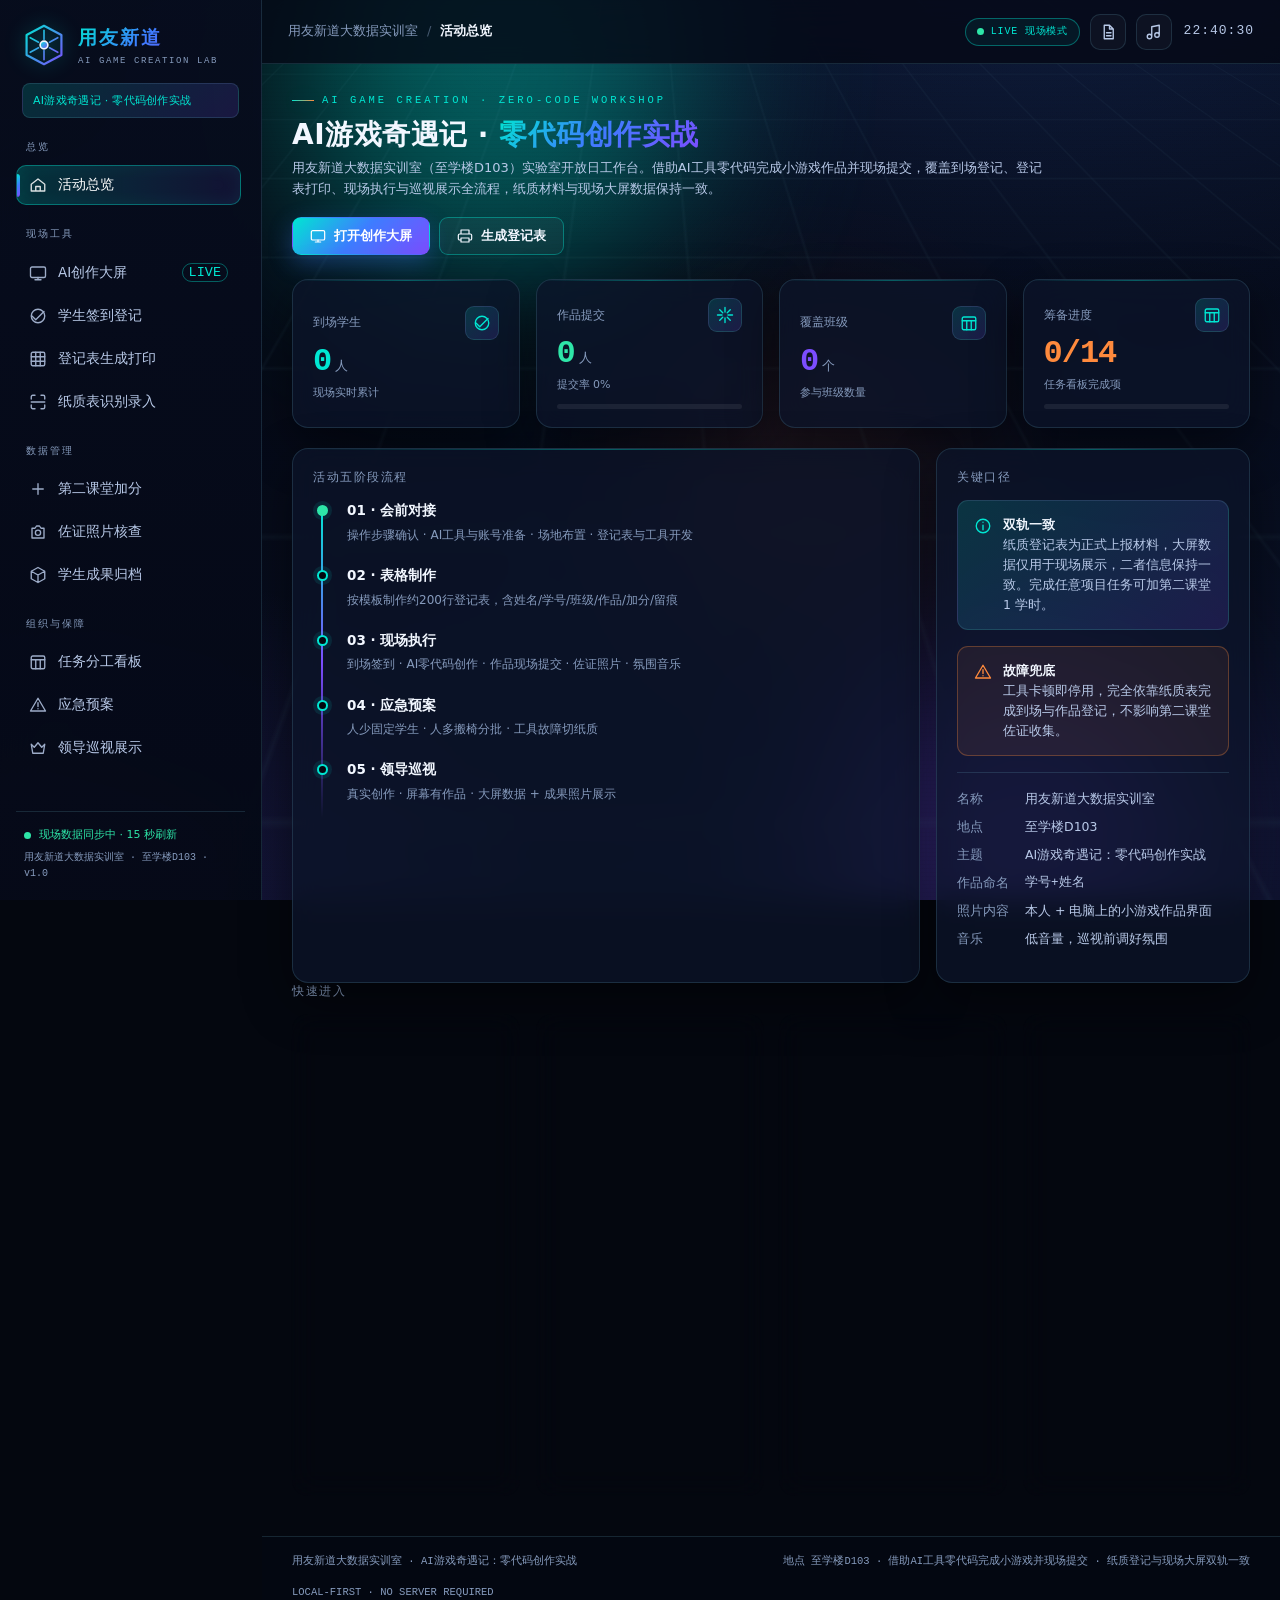
==== commit c3c1db34: "Strengthen palette contrast and add asset cache-busting" ====
--- a/activity-site/index.html
+++ b/activity-site/index.html
@@ -1,97 +1,97 @@
-<!DOCTYPE html>
-<html lang="zh-CN">
-<head>
-<meta charset="UTF-8">
-<meta name="viewport" content="width=device-width, initial-scale=1.0, viewport-fit=cover">
-<meta name="theme-color" content="#050913">
-<title>用友新道大数据实训室 · AI游戏奇遇记：零代码创作实战</title>
-<link rel="stylesheet" href="css/style.css">
-</head>
-<body>
-<div class="app-shell">
-
-  <!-- 背景装饰层 -->
-  <div class="bg-layer" aria-hidden="true">
-    <div class="bg-grid"></div>
-    <div class="bg-orb bg-orb-a"></div>
-    <div class="bg-orb bg-orb-b"></div>
-    <div class="bg-orb bg-orb-c"></div>
-    <div class="bg-scan"></div>
-  </div>
-
-  <!-- 侧边栏 -->
-  <aside class="sidebar" id="sidebar">
-    <div class="brand">
-      <div class="brand-mark">
-        <svg viewBox="0 0 48 48" aria-hidden="true">
-          <defs>
-            <linearGradient id="brandGrad" x1="0" y1="0" x2="1" y2="1">
-              <stop offset="0%" stop-color="#2de2e6"/>
-              <stop offset="100%" stop-color="#9b6dff"/>
-            </linearGradient>
-          </defs>
-          <path d="M24 3 43 13v22L24 45 5 35V13z" fill="none" stroke="url(#brandGrad)" stroke-width="2.4"/>
-          <circle cx="24" cy="24" r="4.2" fill="url(#brandGrad)"/>
-          <path d="M24 8v10M24 30v10M9 16l9 5M30 27l9 5M39 16l-9 5M18 27l-9 5" stroke="url(#brandGrad)" stroke-width="1.8" stroke-linecap="round"/>
-        </svg>
-      </div>
-      <div class="brand-text">
-        <strong>用友新道</strong>
-        <span>AI GAME CREATION LAB</span>
-      </div>
-    </div>
-
-    <div class="brand-sub">AI游戏奇遇记 · 零代码创作实战</div>
-
-    <nav class="nav" id="nav" aria-label="主导航"></nav>
-
-    <div class="sidebar-foot">
-      <div class="sys-status"><span class="pulse-dot"></span><span id="sysStatusText">系统就绪 · 本地离线可用</span></div>
-      <div class="sys-meta">用友新道大数据实训室 · 至学楼D103 · v1.0</div>
-    </div>
-  </aside>
-
-  <!-- 主内容区 -->
-  <div class="content-wrap">
-    <header class="topbar">
-      <button class="icon-btn menu-toggle" id="menuToggle" aria-label="展开导航">
-        <svg viewBox="0 0 24 24"><path d="M4 6h16M4 12h16M4 18h16"/></svg>
-      </button>
-      <div class="crumb">
-        <span class="crumb-root">用友新道大数据实训室</span>
-        <span class="crumb-sep">/</span>
-        <span id="crumbCurrent">活动总览</span>
-      </div>
-      <div class="topbar-actions">
-        <span class="live-badge"><span class="pulse-dot"></span> LIVE 现场模式</span>
-        <button class="icon-btn" id="btnPaper" title="纸质应急模式" aria-label="纸质应急模式">
-          <svg viewBox="0 0 24 24"><path d="M7 3h7l5 5v13H7zM14 3v5h5M10 13h6M10 17h6"/></svg>
-        </button>
-        <button class="icon-btn" id="btnMusic" title="轻音乐开关" aria-label="轻音乐开关">
-          <svg viewBox="0 0 24 24"><path d="M9 18V5l10-2v13M9 18a3 3 0 1 1-6 0 3 3 0 0 1 6 0zm10-2a3 3 0 1 1-6 0 3 3 0 0 1 6 0z"/></svg>
-        </button>
-        <div class="clock" id="clock">--:--:--</div>
-      </div>
-    </header>
-
-    <main class="main" id="app" tabindex="-1"></main>
-
-    <footer class="footer">
-      <div class="footer-l">用友新道大数据实训室 · AI游戏奇遇记：零代码创作实战</div>
-      <div class="footer-c">地点 至学楼D103 · 借助AI工具零代码完成小游戏并现场提交 · 纸质登记与现场大屏双轨一致</div>
-      <div class="footer-r">LOCAL-FIRST · NO SERVER REQUIRED</div>
-    </footer>
-  </div>
-</div>
-
-<div class="toast-stack" id="toastStack" aria-live="polite"></div>
-<div class="overlay" id="overlay"></div>
-
-<script src="js/store.js"></script>
-<script src="js/ui.js"></script>
-<script src="js/viz.js"></script>
-<script src="js/data-source.js"></script>
-<script src="js/app.js"></script>
-<script src="js/modules.js"></script>
-</body>
-</html>
+<!DOCTYPE html>
+<html lang="zh-CN">
+<head>
+<meta charset="UTF-8">
+<meta name="viewport" content="width=device-width, initial-scale=1.0, viewport-fit=cover">
+<meta name="theme-color" content="#04070f">
+<title>用友新道大数据实训室 · AI游戏奇遇记：零代码创作实战</title>
+<link rel="stylesheet" href="css/style.css?v=3">
+</head>
+<body>
+<div class="app-shell">
+
+  <!-- 背景装饰层 -->
+  <div class="bg-layer" aria-hidden="true">
+    <div class="bg-grid"></div>
+    <div class="bg-orb bg-orb-a"></div>
+    <div class="bg-orb bg-orb-b"></div>
+    <div class="bg-orb bg-orb-c"></div>
+    <div class="bg-scan"></div>
+  </div>
+
+  <!-- 侧边栏 -->
+  <aside class="sidebar" id="sidebar">
+    <div class="brand">
+      <div class="brand-mark">
+        <svg viewBox="0 0 48 48" aria-hidden="true">
+          <defs>
+            <linearGradient id="brandGrad" x1="0" y1="0" x2="1" y2="1">
+              <stop offset="0%" stop-color="#00e6d2"/>
+              <stop offset="100%" stop-color="#7c4dff"/>
+            </linearGradient>
+          </defs>
+          <path d="M24 3 43 13v22L24 45 5 35V13z" fill="none" stroke="url(#brandGrad)" stroke-width="2.4"/>
+          <circle cx="24" cy="24" r="4.2" fill="url(#brandGrad)"/>
+          <path d="M24 8v10M24 30v10M9 16l9 5M30 27l9 5M39 16l-9 5M18 27l-9 5" stroke="url(#brandGrad)" stroke-width="1.8" stroke-linecap="round"/>
+        </svg>
+      </div>
+      <div class="brand-text">
+        <strong>用友新道</strong>
+        <span>AI GAME CREATION LAB</span>
+      </div>
+    </div>
+
+    <div class="brand-sub">AI游戏奇遇记 · 零代码创作实战</div>
+
+    <nav class="nav" id="nav" aria-label="主导航"></nav>
+
+    <div class="sidebar-foot">
+      <div class="sys-status"><span class="pulse-dot"></span><span id="sysStatusText">系统就绪 · 本地离线可用</span></div>
+      <div class="sys-meta">用友新道大数据实训室 · 至学楼D103 · v1.0</div>
+    </div>
+  </aside>
+
+  <!-- 主内容区 -->
+  <div class="content-wrap">
+    <header class="topbar">
+      <button class="icon-btn menu-toggle" id="menuToggle" aria-label="展开导航">
+        <svg viewBox="0 0 24 24"><path d="M4 6h16M4 12h16M4 18h16"/></svg>
+      </button>
+      <div class="crumb">
+        <span class="crumb-root">用友新道大数据实训室</span>
+        <span class="crumb-sep">/</span>
+        <span id="crumbCurrent">活动总览</span>
+      </div>
+      <div class="topbar-actions">
+        <span class="live-badge"><span class="pulse-dot"></span> LIVE 现场模式</span>
+        <button class="icon-btn" id="btnPaper" title="纸质应急模式" aria-label="纸质应急模式">
+          <svg viewBox="0 0 24 24"><path d="M7 3h7l5 5v13H7zM14 3v5h5M10 13h6M10 17h6"/></svg>
+        </button>
+        <button class="icon-btn" id="btnMusic" title="轻音乐开关" aria-label="轻音乐开关">
+          <svg viewBox="0 0 24 24"><path d="M9 18V5l10-2v13M9 18a3 3 0 1 1-6 0 3 3 0 0 1 6 0zm10-2a3 3 0 1 1-6 0 3 3 0 0 1 6 0z"/></svg>
+        </button>
+        <div class="clock" id="clock">--:--:--</div>
+      </div>
+    </header>
+
+    <main class="main" id="app" tabindex="-1"></main>
+
+    <footer class="footer">
+      <div class="footer-l">用友新道大数据实训室 · AI游戏奇遇记：零代码创作实战</div>
+      <div class="footer-c">地点 至学楼D103 · 借助AI工具零代码完成小游戏并现场提交 · 纸质登记与现场大屏双轨一致</div>
+      <div class="footer-r">LOCAL-FIRST · NO SERVER REQUIRED</div>
+    </footer>
+  </div>
+</div>
+
+<div class="toast-stack" id="toastStack" aria-live="polite"></div>
+<div class="overlay" id="overlay"></div>
+
+<script src="js/store.js?v=3"></script>
+<script src="js/ui.js?v=3"></script>
+<script src="js/viz.js?v=3"></script>
+<script src="js/data-source.js?v=3"></script>
+<script src="js/app.js?v=3"></script>
+<script src="js/modules.js?v=3"></script>
+</body>
+</html>
--- a/activity-site/css/style.css
+++ b/activity-site/css/style.css
@@ -1,548 +1,548 @@
-/* ============================================================
-   智汇管理 · 实践教学活动平台  |  设计系统
-   风格：科技 / 炫酷 / 时尚  ·  暗色霓虹 + 玻璃拟态
-   ============================================================ */
-
-:root{
-  --bg:#050913;
-  --bg-2:#0a1022;
-  --panel:rgba(15,23,46,.74);
-  --panel-solid:#0f1730;
-  --panel-2:rgba(22,32,62,.68);
-  --line:rgba(130,175,255,.17);
-  --line-strong:rgba(120,215,255,.38);
-  --txt:#eef4ff;
-  --txt-2:#b2c2e0;
-  --txt-3:#8496bb;
-  --cyan:#2de2e6;
-  --blue:#4d7cfe;
-  --purple:#9b6dff;
-  --pink:#f472b6;
-  --green:#3ee0a0;
-  --amber:#ffb454;
-  --red:#ff6b7a;
-  --grad:linear-gradient(135deg,#2de2e6 0%,#4d7cfe 48%,#9b6dff 100%);
-  --grad-soft:linear-gradient(135deg,rgba(45,226,230,.16),rgba(155,109,255,.16));
-  --shadow:0 18px 50px rgba(0,0,0,.46);
-  --glow:0 0 22px rgba(45,226,230,.30);
-  --r:16px;
-  --r-sm:10px;
-  --sidebar-w:262px;
-  --font:"PingFang SC","Microsoft YaHei","Segoe UI",system-ui,-apple-system,sans-serif;
-  --mono:"SFMono-Regular",Consolas,"Roboto Mono",monospace;
-}
-
-*,*::before,*::after{box-sizing:border-box}
-html{scroll-behavior:smooth}
-body{
-  margin:0;font-family:var(--font);color:var(--txt);background:var(--bg);
-  -webkit-font-smoothing:antialiased;overflow-x:hidden;font-size:14px;line-height:1.6;
-}
-button,input,select,textarea{font-family:inherit;font-size:inherit;color:inherit}
-button{cursor:pointer}
-a{color:var(--cyan);text-decoration:none}
-svg{width:100%;height:100%;fill:none;stroke:currentColor;stroke-width:1.8;stroke-linecap:round;stroke-linejoin:round}
-::-webkit-scrollbar{width:9px;height:9px}
-::-webkit-scrollbar-track{background:rgba(255,255,255,.03)}
-::-webkit-scrollbar-thumb{background:linear-gradient(180deg,rgba(45,226,230,.5),rgba(155,109,255,.5));border-radius:9px}
-
-/* ---------- 背景 ---------- */
-.bg-layer{position:fixed;inset:0;z-index:0;pointer-events:none;overflow:hidden;background:
-  radial-gradient(1200px 700px at 80% -10%,rgba(77,124,254,.13),transparent 60%),
-  radial-gradient(900px 600px at 0% 100%,rgba(155,109,255,.12),transparent 60%),
-  linear-gradient(160deg,#050913 0%,#070d1e 45%,#0a1024 100%)}
-.bg-grid{position:absolute;inset:-50%;background-image:
-  linear-gradient(rgba(130,180,255,.06) 1px,transparent 1px),
-  linear-gradient(90deg,rgba(130,180,255,.06) 1px,transparent 1px);
-  background-size:52px 52px;transform:perspective(600px) rotateX(58deg) scale(1.6);
-  transform-origin:center 30%;animation:gridMove 26s linear infinite;opacity:.55}
-@keyframes gridMove{from{background-position:0 0}to{background-position:0 52px}}
-.bg-orb{position:absolute;border-radius:50%;filter:blur(90px);opacity:.32;animation:float 18s ease-in-out infinite alternate}
-.bg-orb-a{width:420px;height:420px;background:#06b6d4;top:-140px;left:22%}
-.bg-orb-b{width:360px;height:360px;background:#9b6dff;bottom:-120px;right:6%;animation-delay:-6s}
-.bg-orb-c{width:280px;height:280px;background:#ff8a5b;top:38%;left:52%;animation-delay:-11s;opacity:.12}
-@keyframes float{from{transform:translate3d(0,0,0) scale(1)}to{transform:translate3d(40px,-50px,0) scale(1.15)}}
-.bg-scan{position:absolute;inset:0;background:repeating-linear-gradient(0deg,transparent 0 3px,rgba(0,0,0,.08) 3px 4px);opacity:.35}
-
-/* ---------- 布局 ---------- */
-.app-shell{position:relative;z-index:1;min-height:100vh;display:flex}
-.sidebar{
-  width:var(--sidebar-w);flex:0 0 var(--sidebar-w);position:sticky;top:0;height:100vh;
-  display:flex;flex-direction:column;padding:22px 16px 16px;
-  background:linear-gradient(180deg,rgba(9,15,34,.94),rgba(7,11,26,.94));
-  border-right:1px solid var(--line);backdrop-filter:blur(18px);z-index:40;
-}
-.content-wrap{flex:1;min-width:0;display:flex;flex-direction:column;min-height:100vh}
-
-/* ---------- 品牌 ---------- */
-.brand{display:flex;align-items:center;gap:12px;padding:0 6px 14px}
-.brand-mark{width:44px;height:44px;flex:0 0 44px;filter:drop-shadow(0 0 10px rgba(45,226,230,.4))}
-.brand-text strong{display:block;font-size:19px;letter-spacing:2px;background:var(--grad);-webkit-background-clip:text;background-clip:text;color:transparent;font-weight:800}
-.brand-text span{display:block;font-size:9px;letter-spacing:1.6px;color:var(--txt-3);margin-top:2px;font-family:var(--mono)}
-.brand-sub{margin:0 6px 16px;padding:8px 10px;font-size:11px;color:var(--cyan);background:var(--grad-soft);border:1px solid var(--line);border-radius:8px;letter-spacing:.3px}
-
-/* ---------- 导航 ---------- */
-.nav{flex:1;overflow-y:auto;padding-right:4px}
-.nav-group{margin-bottom:16px}
-.nav-group-title{font-size:10px;letter-spacing:2px;color:var(--txt-3);padding:6px 10px;font-family:var(--mono);text-transform:uppercase}
-.nav-item{
-  display:flex;align-items:center;gap:11px;width:100%;padding:10px 12px;margin:3px 0;
-  border:1px solid transparent;border-radius:10px;background:transparent;color:var(--txt-2);
-  text-align:left;transition:.22s ease;position:relative;overflow:hidden;
-}
-.nav-item svg{width:18px;height:18px;flex:0 0 18px;opacity:.85}
-.nav-item span{font-size:13.5px;white-space:nowrap;overflow:hidden;text-overflow:ellipsis}
-.nav-item:hover{color:var(--txt);background:rgba(130,180,255,.09);transform:translateX(3px)}
-.nav-item.active{
-  color:#fff;border-color:var(--line-strong);
-  background:linear-gradient(90deg,rgba(45,226,230,.18),rgba(155,109,255,.10));
-  box-shadow:inset 0 0 18px rgba(45,226,230,.08);
-}
-.nav-item.active::before{content:"";position:absolute;left:0;top:20%;height:60%;width:3px;border-radius:0 3px 3px 0;background:var(--grad);box-shadow:var(--glow)}
-.nav-badge{margin-left:auto;font-size:9px;font-family:var(--mono);color:var(--cyan);border:1px solid var(--line-strong);border-radius:20px;padding:1px 6px}
-
-.sidebar-foot{border-top:1px solid var(--line);padding:14px 8px 2px;font-size:11px;color:var(--txt-3)}
-.sys-status{display:flex;align-items:center;gap:8px;color:var(--green)}
-.sys-meta{margin-top:6px;font-family:var(--mono);font-size:10px}
-.pulse-dot{width:7px;height:7px;border-radius:50%;background:var(--green);box-shadow:0 0 0 0 rgba(62,224,160,.6);animation:pulse 2s infinite;display:inline-block;flex:0 0 7px}
-@keyframes pulse{70%{box-shadow:0 0 0 9px rgba(62,224,160,0)}100%{box-shadow:0 0 0 0 rgba(62,224,160,0)}}
-
-/* ---------- 顶栏 ---------- */
-.topbar{
-  height:64px;flex:0 0 64px;position:sticky;top:0;z-index:30;display:flex;align-items:center;gap:14px;
-  padding:0 26px;border-bottom:1px solid var(--line);
-  background:rgba(7,11,26,.80);backdrop-filter:blur(16px);
-}
-.crumb{display:flex;align-items:center;gap:9px;font-size:13px;color:var(--txt-2)}
-.crumb-root{color:var(--txt-3)}
-.crumb-sep{color:var(--txt-3);opacity:.5}
-#crumbCurrent{color:var(--txt);font-weight:600}
-.topbar-actions{margin-left:auto;display:flex;align-items:center;gap:10px}
-.live-badge{display:flex;align-items:center;gap:7px;font-family:var(--mono);font-size:10px;letter-spacing:.8px;color:var(--cyan);border:1px solid var(--line-strong);border-radius:30px;padding:5px 11px;background:rgba(45,226,230,.06)}
-.icon-btn{
-  width:36px;height:36px;display:grid;place-items:center;border-radius:10px;border:1px solid var(--line);
-  background:rgba(255,255,255,.03);color:var(--txt-2);transition:.2s;padding:8px;
-}
-.icon-btn:hover{color:var(--cyan);border-color:var(--line-strong);background:rgba(45,226,230,.1);transform:translateY(-1px)}
-.icon-btn.on{color:#04121f;background:var(--cyan);border-color:var(--cyan);box-shadow:var(--glow)}
-.menu-toggle{display:none}
-.clock{font-family:var(--mono);font-size:13px;color:var(--txt-2);letter-spacing:1px;min-width:72px;text-align:right}
-
-/* ---------- 主区 ---------- */
-.main{flex:1;padding:28px 30px 40px;max-width:1680px;width:100%;margin:0 auto;outline:none}
-.page-head{display:flex;align-items:flex-end;justify-content:space-between;gap:18px;margin-bottom:24px;flex-wrap:wrap}
-.eyebrow{font-family:var(--mono);font-size:10.5px;letter-spacing:3px;color:var(--cyan);text-transform:uppercase;display:flex;align-items:center;gap:8px}
-.eyebrow::before{content:"";width:22px;height:1px;background:linear-gradient(90deg,var(--cyan),var(--amber));box-shadow:var(--glow)}
-.page-title{font-size:28px;font-weight:800;letter-spacing:.5px;margin:8px 0 6px;line-height:1.25}
-.page-title em{font-style:normal;background:var(--grad);-webkit-background-clip:text;background-clip:text;color:transparent}
-.page-desc{color:var(--txt-2);font-size:13px;max-width:760px;margin:0}
-.page-actions{display:flex;gap:9px;flex-wrap:wrap}
-
-/* ---------- 卡片 / 网格 ---------- */
-.card{
-  background:var(--panel);border:1px solid var(--line);border-radius:var(--r);
-  backdrop-filter:blur(14px);box-shadow:var(--shadow);position:relative;overflow:hidden;
-  transition:transform .25s ease,border-color .25s ease,box-shadow .25s ease;
-}
-.card::after{content:"";position:absolute;inset:0 0 auto 0;height:1px;background:linear-gradient(90deg,transparent,rgba(45,226,230,.5),transparent);opacity:.7}
-.card:hover{border-color:var(--line-strong);transform:translateY(-3px);box-shadow:0 22px 60px rgba(0,0,0,.5),0 0 22px rgba(45,226,230,.07)}
-.card-pad{padding:20px}
-.grid{display:grid;gap:16px}
-.g2{grid-template-columns:repeat(2,minmax(0,1fr))}
-.g3{grid-template-columns:repeat(3,minmax(0,1fr))}
-.g4{grid-template-columns:repeat(4,minmax(0,1fr))}
-.g-2-1{grid-template-columns:2fr 1fr}
-.g-1-2{grid-template-columns:1fr 2fr}
-.mt16{margin-top:16px}.mt20{margin-top:20px}.mt24{margin-top:24px}
-
-/* ---------- 按钮 ---------- */
-.btn{
-  display:inline-flex;align-items:center;justify-content:center;gap:8px;padding:9px 17px;border-radius:9px;
-  border:1px solid var(--line-strong);background:rgba(255,255,255,.04);color:var(--txt);
-  font-size:13px;font-weight:600;transition:.2s;white-space:nowrap;
-}
-.btn svg{width:16px;height:16px}
-.btn:hover{transform:translateY(-2px);background:rgba(45,226,230,.12);border-color:var(--cyan);box-shadow:var(--glow)}
-.btn.primary{background:var(--grad);border-color:transparent;color:#fff;box-shadow:0 8px 24px rgba(77,124,254,.32)}
-.btn.primary:hover{filter:brightness(1.14);box-shadow:0 10px 30px rgba(77,124,254,.5)}
-.btn.ghost{background:transparent;border-color:var(--line);color:var(--txt-2)}
-.btn.danger{border-color:rgba(255,107,122,.4);color:var(--red);background:rgba(255,107,122,.07)}
-.btn.sm{padding:6px 11px;font-size:12px;border-radius:7px}
-.btn.block{width:100%}
-
-/* ---------- 统计卡 ---------- */
-.stat{padding:18px 20px;display:flex;flex-direction:column;gap:6px;min-height:120px;justify-content:center}
-.stat-top{display:flex;align-items:center;justify-content:space-between;color:var(--txt-3);font-size:12px}
-.stat-icon{width:34px;height:34px;border-radius:9px;background:var(--grad-soft);border:1px solid var(--line);padding:7px;color:var(--cyan)}
-.stat-val{font-family:var(--mono);font-size:32px;font-weight:700;line-height:1;letter-spacing:-1px}
-.stat-val small{font-size:13px;color:var(--txt-3);margin-left:4px;font-weight:400}
-.stat-foot{font-size:11px;color:var(--txt-3)}
-.stat.a .stat-val{color:var(--cyan)}.stat.b .stat-val{color:var(--purple)}
-.stat.c .stat-val{color:var(--green)}.stat.d .stat-val{color:var(--amber)}
-.bar-track{height:5px;border-radius:6px;background:rgba(255,255,255,.07);overflow:hidden;margin-top:4px}
-.bar-fill{height:100%;border-radius:6px;background:var(--grad);width:0;transition:width .9s cubic-bezier(.2,.8,.2,1)}
-
-/* ---------- 表单 ---------- */
-.field{display:flex;flex-direction:column;gap:6px;margin-bottom:14px}
-.field label{font-size:12px;color:var(--txt-2);font-weight:600;display:flex;gap:6px;align-items:center}
-.field label .req{color:var(--pink)}
-.input,select.input,textarea.input{
-  width:100%;padding:10px 13px;border-radius:9px;border:1px solid var(--line);
-  background:rgba(5,9,22,.66);color:var(--txt);outline:none;transition:.2s;
-}
-.input:focus{border-color:var(--cyan);box-shadow:0 0 0 3px rgba(45,226,230,.1)}
-.input::placeholder{color:var(--txt-3)}
-textarea.input{min-height:88px;resize:vertical}
-.field-row{display:grid;grid-template-columns:1fr 1fr;gap:12px}
-.hint{font-size:11px;color:var(--txt-3)}
-.seg{display:flex;gap:6px;flex-wrap:wrap}
-.seg button{padding:8px 14px;border-radius:8px;border:1px solid var(--line);background:rgba(255,255,255,.03);color:var(--txt-2);font-size:12.5px;transition:.2s}
-.seg button.on{background:var(--grad);border-color:transparent;color:#fff;box-shadow:var(--glow)}
-
-/* ---------- 表格 ---------- */
-.table-wrap{overflow:auto;border-radius:var(--r-sm);border:1px solid var(--line);background:rgba(5,9,22,.46)}
-table{width:100%;border-collapse:collapse;font-size:12.5px;min-width:640px}
-thead th{position:sticky;top:0;background:rgba(18,28,56,.96);backdrop-filter:blur(8px);color:var(--cyan);font-weight:700;text-align:left;padding:11px 13px;white-space:nowrap;border-bottom:1px solid var(--line-strong);font-size:11.5px;letter-spacing:.4px}
-tbody td{padding:10px 13px;border-bottom:1px solid rgba(130,175,255,.09);color:var(--txt-2);vertical-align:middle}
-tbody tr{transition:.16s}
-tbody tr:hover{background:rgba(45,226,230,.05)}
-tbody tr:last-child td{border-bottom:none}
-.tag{display:inline-flex;align-items:center;gap:5px;padding:3px 9px;border-radius:20px;font-size:11px;border:1px solid var(--line);background:rgba(255,255,255,.04);white-space:nowrap}
-.tag.ok{color:var(--green);border-color:rgba(62,224,160,.35);background:rgba(62,224,160,.09)}
-.tag.warn{color:var(--amber);border-color:rgba(255,180,84,.35);background:rgba(255,180,84,.09)}
-.tag.bad{color:var(--red);border-color:rgba(255,107,122,.35);background:rgba(255,107,122,.09)}
-.tag.info{color:var(--cyan);border-color:var(--line-strong);background:rgba(45,226,230,.08)}
-.tag.pp{color:#c4b5fd;border-color:rgba(155,109,255,.4);background:rgba(155,109,255,.1)}
-.mono{font-family:var(--mono)}
-.empty{padding:44px 16px;text-align:center;color:var(--txt-3);font-size:13px}
-.empty svg{width:44px;height:44px;margin:0 auto 12px;opacity:.4}
-
-/* ---------- 大屏可视化 ---------- */
-.dash-hero{
-  padding:22px;border-radius:var(--r);border:1px solid var(--line-strong);
-  background:linear-gradient(135deg,rgba(45,226,230,.09),rgba(155,109,255,.07) 55%,rgba(5,9,22,.44));
-  position:relative;overflow:hidden;
-}
-.dash-hero::before{content:"";position:absolute;width:300px;height:300px;right:-80px;top:-120px;border-radius:50%;background:radial-gradient(circle,rgba(45,226,230,.22),transparent 70%);filter:blur(20px)}
-.dash-hero h2{margin:0;font-size:22px;letter-spacing:1px}
-.dash-hero p{margin:6px 0 0;color:var(--txt-2);font-size:12.5px}
-.chart-box{padding:18px;height:100%}
-.chart-title{display:flex;align-items:center;justify-content:space-between;font-size:13px;font-weight:700;margin-bottom:16px}
-.chart-title small{font-family:var(--mono);font-size:10px;color:var(--txt-3);font-weight:400}
-.donut-wrap{display:flex;align-items:center;gap:22px;flex-wrap:wrap}
-.donut{width:148px;height:148px;flex:0 0 148px;position:relative}
-.donut svg{transform:rotate(-90deg)}
-.donut circle{fill:none;stroke-width:12}
-.donut .track{stroke:rgba(255,255,255,.07)}
-.donut .val{stroke:url(#donutGrad);stroke-linecap:round;transition:stroke-dashoffset 1s cubic-bezier(.2,.8,.2,1)}
-.donut-center{position:absolute;inset:0;display:grid;place-content:center;text-align:center}
-.donut-center b{font-family:var(--mono);font-size:28px;background:var(--grad);-webkit-background-clip:text;background-clip:text;color:transparent}
-.donut-center span{font-size:11px;color:var(--txt-3)}
-.legend{display:flex;flex-direction:column;gap:9px;font-size:12px;color:var(--txt-2)}
-.legend i{width:9px;height:9px;border-radius:3px;display:inline-block;margin-right:7px}
-.bars{display:flex;flex-direction:column;gap:13px}
-.bar-row{display:grid;grid-template-columns:78px 1fr 42px;gap:10px;align-items:center;font-size:12px}
-.bar-row .bg{height:11px;border-radius:6px;background:rgba(255,255,255,.06);overflow:hidden}
-.bar-row .bf{height:100%;border-radius:6px;transition:width .9s;background:linear-gradient(90deg,#2de2e6,#9b6dff)}
-.bar-row .bn{text-align:right;font-family:var(--mono);color:var(--txt-2)}
-.live-list{display:flex;flex-direction:column;gap:8px;max-height:330px;overflow:auto;padding-right:4px}
-.live-item{display:flex;align-items:center;gap:11px;padding:10px 12px;border-radius:10px;background:rgba(255,255,255,.035);border:1px solid var(--line);animation:slideIn .35s ease both}
-@keyframes slideIn{from{opacity:0;transform:translateX(-12px)}to{opacity:1;transform:none}}
-.avatar{width:34px;height:34px;flex:0 0 34px;border-radius:9px;display:grid;place-items:center;font-family:var(--mono);font-size:12px;font-weight:700;background:var(--grad);color:#fff}
-.live-item .who{flex:1;min-width:0}
-.live-item .who b{display:block;font-size:13px}
-.live-item .who span{font-size:11px;color:var(--txt-3);font-family:var(--mono)}
-.live-item time{font-family:var(--mono);font-size:11px;color:var(--txt-3)}
-
-/* ---------- 进展时间线 / 看板 ---------- */
-.timeline{position:relative;padding-left:26px}
-.timeline::before{content:"";position:absolute;left:8px;top:6px;bottom:6px;width:2px;background:linear-gradient(180deg,var(--cyan),var(--purple),transparent)}
-.tl-item{position:relative;padding:0 0 20px 8px}
-.tl-item::before{content:"";position:absolute;left:-22px;top:5px;width:11px;height:11px;border-radius:50%;background:var(--bg);border:2px solid var(--cyan);box-shadow:0 0 0 4px rgba(45,226,230,.1)}
-.tl-item.done::before{background:var(--green);border-color:var(--green)}
-.tl-item h4{margin:0 0 4px;font-size:13.5px}
-.tl-item p{margin:0;font-size:12px;color:var(--txt-3)}
-
-.kb-col{background:rgba(5,9,22,.44);border:1px solid var(--line);border-radius:12px;padding:12px;min-height:200px}
-.kb-col h4{margin:0 0 12px;font-size:12px;color:var(--txt-2);display:flex;justify-content:space-between;align-items:center}
-.kb-card{background:var(--panel-2);border:1px solid var(--line);border-radius:9px;padding:11px 12px;margin-bottom:9px;transition:.2s}
-.kb-card:hover{border-color:var(--line-strong);transform:translateY(-2px)}
-.kb-card b{font-size:12.5px;display:block;margin-bottom:6px}
-.kb-card p{font-size:11px;color:var(--txt-3);margin:0 0 8px}
-.kb-meta{display:flex;justify-content:space-between;align-items:center;font-size:10px;color:var(--txt-3)}
-.kb-actions{display:flex;gap:5px;margin-top:8px}
-
-/* ---------- 提示 / 总结 ---------- */
-.notice{padding:14px 16px;border-radius:11px;border:1px solid var(--line);background:var(--grad-soft);font-size:12.5px;color:var(--txt-2);display:flex;gap:11px;align-items:flex-start}
-.notice svg{width:18px;height:18px;flex:0 0 18px;color:var(--cyan);margin-top:2px}
-.notice.warn{background:rgba(255,180,84,.08);border-color:rgba(255,180,84,.3)}
-.notice.warn svg{color:var(--amber)}
-.notice b{color:var(--txt)}
-.kv{display:grid;grid-template-columns:auto 1fr;gap:8px 16px;font-size:12.5px}
-.kv dt{color:var(--txt-3)}
-.kv dd{margin:0;color:var(--txt-2)}
-.divider{height:1px;background:var(--line);margin:16px 0}
-
-/* ---------- 快捷入口卡 ---------- */
-.launch{display:block;text-align:left;padding:20px;cursor:pointer;color:inherit}
-.launch .li{width:42px;height:42px;border-radius:11px;background:var(--grad-soft);border:1px solid var(--line-strong);padding:9px;color:var(--cyan);margin-bottom:14px}
-.launch h3{margin:0 0 6px;font-size:15px}
-.launch p{margin:0;font-size:12px;color:var(--txt-3);line-height:1.65}
-.launch .go{margin-top:14px;font-family:var(--mono);font-size:11px;color:var(--cyan);display:flex;align-items:center;gap:6px;transition:.2s}
-.launch:hover .go{transform:translateX(5px)}
-
-/* ---------- 照片墙 ---------- */
-.photo-grid{display:grid;grid-template-columns:repeat(auto-fill,minmax(150px,1fr));gap:12px}
-.photo-item{border:1px solid var(--line);border-radius:11px;overflow:hidden;background:rgba(6,10,24,.5);transition:.2s}
-.photo-item:hover{border-color:var(--cyan);transform:translateY(-3px)}
-.photo-thumb{aspect-ratio:4/3;background:linear-gradient(135deg,rgba(45,226,230,.12),rgba(155,109,255,.12));display:grid;place-items:center;color:var(--txt-3);font-size:11px;overflow:hidden}
-.photo-thumb img{width:100%;height:100%;object-fit:cover}
-.photo-meta{padding:9px 10px;font-size:11px}
-.photo-meta b{display:block;font-size:12px}
-.photo-meta span{color:var(--txt-3);font-family:var(--mono)}
-
-/* ----------  toast ---------- */
-.toast-stack{position:fixed;right:20px;bottom:20px;z-index:100;display:flex;flex-direction:column;gap:10px}
-.toast{min-width:240px;max-width:380px;padding:12px 16px;border-radius:11px;background:rgba(11,18,38,.96);border:1px solid var(--line-strong);box-shadow:var(--shadow);font-size:13px;animation:toastIn .3s ease both;backdrop-filter:blur(12px)}
-.toast.ok{border-left:3px solid var(--green)}
-.toast.err{border-left:3px solid var(--red)}
-.toast.info{border-left:3px solid var(--cyan)}
-@keyframes toastIn{from{opacity:0;transform:translateY(16px) scale(.96)}to{opacity:1;transform:none}}
-
-/* ---------- 其它 ---------- */
-.overlay{display:none;position:fixed;inset:0;background:rgba(2,5,14,.74);z-index:35;backdrop-filter:blur(3px)}
-.overlay.show{display:block}
-.fade-in{animation:fadeUp .45s cubic-bezier(.2,.8,.2,1) both}
-@keyframes fadeUp{from{opacity:0;transform:translateY(14px)}to{opacity:1;transform:none}}
-.stagger>*{animation:fadeUp .5s cubic-bezier(.2,.8,.2,1) both}
-.stagger>*:nth-child(1){animation-delay:.03s}.stagger>*:nth-child(2){animation-delay:.07s}
-.stagger>*:nth-child(3){animation-delay:.11s}.stagger>*:nth-child(4){animation-delay:.15s}
-.stagger>*:nth-child(5){animation-delay:.19s}.stagger>*:nth-child(6){animation-delay:.23s}
-.mini-head{font-size:12px;letter-spacing:1.5px;color:var(--txt-3);font-family:var(--mono);text-transform:uppercase;margin:0 0 12px}
-.hl{color:var(--cyan);font-weight:600}
-.footer{border-top:1px solid var(--line);padding:16px 30px;display:flex;gap:14px;flex-wrap:wrap;justify-content:space-between;font-size:10.5px;color:var(--txt-3);font-family:var(--mono);background:rgba(5,9,22,.44)}
-.paper-mode .bg-layer{filter:saturate(.25) brightness(.8)}
-.paper-mode .live-badge{color:var(--amber);border-color:rgba(255,180,84,.4)}
-
-/* ---------- 打印：登记表 ---------- */
-@media print{
-  body{background:#fff;color:#000}
-  .bg-layer,.sidebar,.topbar,.footer,.page-actions,.toast-stack{display:none!important}
-  .content-wrap,.main{padding:0!important;max-width:none!important}
-  .card{border:none;box-shadow:none;background:#fff;backdrop-filter:none}
-  table.print-table{min-width:0;width:100%;font-size:10pt;color:#000}
-  .print-table thead th{background:#eceff4!important;color:#000;border:1px solid #999;position:static}
-  .print-table td{border:1px solid #999;color:#000;height:26px;padding:4px 6px}
-  .print-only{display:block!important}
-  .screen-only{display:none!important}
-  @page{size:A4 landscape;margin:10mm}
-}
-.print-only{display:none}
-.qr-box{width:150px;height:150px;background:#fff;border-radius:10px;padding:9px;flex:0 0 150px}
-.qr-box svg{stroke:#0a1022}
-
-/* ---------- 响应式 ---------- */
-@media(max-width:1180px){.g4{grid-template-columns:repeat(2,minmax(0,1fr))}.g-2-1,.g-1-2{grid-template-columns:1fr}}
-@media(max-width:900px){
-  .sidebar{position:fixed;left:0;top:0;transform:translateX(-105%);transition:transform .3s cubic-bezier(.2,.8,.2,1);box-shadow:20px 0 60px rgba(0,0,0,.5)}
-  .sidebar.open{transform:none}
-  .menu-toggle{display:grid}
-  .main{padding:22px 18px 32px}
-  .topbar{padding:0 16px}
-  .g3{grid-template-columns:repeat(2,minmax(0,1fr))}
-}
-@media(max-width:640px){
-  .g2,.g3,.g4{grid-template-columns:1fr}
-  .field-row{grid-template-columns:1fr}
-  .page-title{font-size:22px}
-  .crumb-root,.crumb-sep,.live-badge{display:none}
-  .topbar-actions{gap:6px}
-  .clock{font-size:11px;min-width:60px}
-  .footer{justify-content:center;text-align:center;font-size:9.5px}
-  .footer-c{order:3;width:100%}
-  .stat-val{font-size:26px}
-  .donut{width:120px;height:120px;flex-basis:120px}
-}
-@media(prefers-reduced-motion:reduce){*{animation-duration:.01ms!important;transition-duration:.01ms!important}}
-
-/* ---------- 大屏活动信息区 ---------- */
-.event-brief{position:relative;overflow:hidden}
-.event-brief::before{content:"";position:absolute;left:0;top:0;bottom:0;width:3px;background:var(--grad)}
-.event-grid{display:grid;grid-template-columns:repeat(4,1fr);gap:14px 22px}
-.event-item{display:flex;flex-direction:column;gap:6px;padding:12px 14px;border:1px solid var(--line);border-radius:var(--r-sm);background:var(--grad-soft)}
-.event-item span{font-size:11px;letter-spacing:.5px;color:var(--txt-3)}
-.event-item b{font-size:13.5px;color:var(--txt);font-weight:700;line-height:1.45}
-.task-brief{display:flex;gap:11px;align-items:flex-start;margin-top:16px;padding:14px 16px;border:1px solid rgba(155,109,255,.32);border-radius:var(--r-sm);background:rgba(155,109,255,.09);font-size:12.5px;color:var(--txt-2);line-height:1.7}
-.task-brief svg{width:18px;height:18px;flex:0 0 18px;color:var(--purple);margin-top:2px}
-.task-brief b{color:var(--cyan);font-size:12px;letter-spacing:.5px}
-@media(max-width:900px){.event-grid{grid-template-columns:repeat(2,1fr)}}
-@media(max-width:560px){.event-grid{grid-template-columns:1fr}}
-
-/* ============================================================
-   多维数据大屏 · 可视化组件
-   ============================================================ */
-
-/* ---------- 顶部横幅 ---------- */
-.dash-banner{
-  position:relative;overflow:hidden;border-radius:var(--r);padding:22px 26px;
-  border:1px solid var(--line-strong);
-  background:linear-gradient(120deg,rgba(45,226,230,.14),rgba(77,124,254,.10) 42%,rgba(155,109,255,.16) 100%);
-  display:flex;justify-content:space-between;gap:24px;align-items:center;flex-wrap:wrap;
-}
-.dash-banner::after{content:"";position:absolute;width:360px;height:360px;right:-90px;top:-160px;border-radius:50%;background:radial-gradient(circle,rgba(255,138,91,.20),transparent 70%);pointer-events:none}
-.db-main{position:relative;z-index:1;min-width:0}
-.db-live{display:inline-flex;align-items:center;gap:7px;font-family:var(--mono);font-size:10.5px;letter-spacing:1.6px;color:var(--cyan);
-  border:1px solid rgba(45,226,230,.35);border-radius:999px;padding:4px 12px;margin-bottom:12px}
-.db-main h2{margin:0;font-size:clamp(18px,2vw,26px);letter-spacing:.5px;background:var(--grad);-webkit-background-clip:text;background-clip:text;color:transparent}
-.db-main p{margin:8px 0 0;color:var(--txt-2);font-size:12.5px}
-.db-side{position:relative;z-index:1;text-align:right;font-family:var(--mono);flex:0 0 auto}
-.db-clock{font-size:clamp(26px,3vw,40px);font-weight:800;letter-spacing:2px;color:var(--txt);line-height:1}
-.db-date{font-size:11px;color:var(--txt-3);margin-top:6px}
-.db-demo,.db-real{display:inline-block;margin-top:10px;font-size:10px;letter-spacing:1px;padding:3px 10px;border-radius:999px}
-.db-demo{color:var(--amber);border:1px solid rgba(255,180,84,.4);background:rgba(255,180,84,.08)}
-.db-real{color:var(--green);border:1px solid rgba(62,224,160,.4);background:rgba(62,224,160,.08)}
-
-/* ---------- KPI 卡 ---------- */
-.dash-kpis{display:grid;grid-template-columns:repeat(6,minmax(0,1fr));gap:12px;margin-top:14px}
-.db-kpi{position:relative;overflow:hidden;border:1px solid var(--line);border-radius:var(--r);padding:14px 16px;
-  background:var(--panel);backdrop-filter:blur(10px);min-width:0}
-.db-kpi::before{content:"";position:absolute;left:0;top:0;bottom:0;width:2px}
-.db-kpi.t0::before,.db-kpi.ta::before{background:var(--cyan)}
-.db-kpi.t1::before,.db-kpi.tb::before{background:var(--purple)}
-.db-kpi.t2::before,.db-kpi.tc::before{background:var(--green)}
-.db-kpi.t3::before,.db-kpi.td::before{background:var(--amber)}
-.dk-top{display:flex;align-items:center;gap:8px}
-.dk-ico{width:26px;height:26px;border-radius:7px;background:var(--grad-soft);border:1px solid var(--line-strong);display:grid;place-items:center;color:var(--cyan)}
-.dk-ico svg{width:14px;height:14px}
-.dk-label{font-size:11px;color:var(--txt-3);white-space:nowrap;overflow:hidden;text-overflow:ellipsis}
-.dk-mid{display:flex;align-items:baseline;gap:5px;margin-top:10px}
-.dk-mid b{font-family:var(--mono);font-size:clamp(20px,2.1vw,30px);line-height:1;background:var(--grad);-webkit-background-clip:text;background-clip:text;color:transparent}
-.dk-mid small{font-size:11px;color:var(--txt-3)}
-.dk-foot{font-size:10.5px;color:var(--txt-3);margin-top:6px;white-space:nowrap;overflow:hidden;text-overflow:ellipsis}
-.dk-spark{position:absolute;right:8px;bottom:6px;opacity:.7}
-.vz-spark{width:72px;height:22px;display:block}
-
-/* ---------- 图表网格 ---------- */
-.dash-grid{display:grid;grid-template-columns:repeat(4,minmax(0,1fr));gap:14px;margin-top:14px}
-.dash-panel{min-width:0;display:flex;flex-direction:column}
-.dash-panel.span2{grid-column:span 2}
-.dash-panel .chart-title{margin-bottom:12px}
-.dash-panel .chart-title span{font-size:13px}
-.vz-svg{width:100%;height:auto;display:block}
-.vz-axis{fill:var(--txt-3);font-size:9.5px;font-family:var(--mono)}
-.vz-val{fill:var(--txt-2);font-size:9px;font-family:var(--mono)}
-.vz-legend{display:flex;gap:16px;justify-content:center;margin-bottom:6px;flex-wrap:wrap}
-.vz-lg{display:inline-flex;align-items:center;gap:6px;font-size:10.5px;color:var(--txt-2)}
-.vz-lg i{width:9px;height:9px;border-radius:2px;display:inline-block}
-.vz-donut-wrap,.dash-panel:has(.vz-donut){align-items:center}
-.vz-donut{width:150px;height:150px;position:relative;margin:0 auto}
-.vz-donut svg{width:100%;height:100%;transform:rotate(0)}
-.vz-donut-c{position:absolute;inset:0;display:grid;place-content:center;text-align:center}
-.vz-donut-c b{font-family:var(--mono);font-size:27px;background:var(--grad);-webkit-background-clip:text;background-clip:text;color:transparent}
-.vz-donut-c b small{font-size:13px}
-.vz-donut-c span{font-size:10px;color:var(--txt-3);margin-top:2px}
-.vz-donut-legend{margin-top:14px;display:grid;gap:7px;font-size:11px;color:var(--txt-2)}
-.vz-donut-legend div{display:flex;align-items:center;gap:8px}
-.vz-donut-legend i{width:8px;height:8px;border-radius:2px}
-.vz-donut-legend b{font-family:var(--mono);color:var(--txt);margin-left:auto}
-.vz-radar{max-width:320px;margin:0 auto}
-
-/* 分组柱状图 */
-.vz-bars{display:flex;gap:10px;align-items:flex-end;height:210px;padding-top:8px;overflow-x:auto}
-.vz-bar-g{flex:1;min-width:34px;display:flex;flex-direction:column;align-items:center;height:100%}
-.vz-bar-pair{flex:1;width:100%;display:flex;gap:3px;align-items:flex-end;justify-content:center}
-.vz-bar{position:relative;width:38%;min-height:2px;border-radius:4px 4px 0 0;transition:height .8s cubic-bezier(.2,.8,.2,1)}
-.vz-bar.ba{background:linear-gradient(180deg,#2de2e6,#4d7cfe)}
-.vz-bar.bb{background:linear-gradient(180deg,#9b6dff,#f472b6)}
-.vz-bar em{position:absolute;top:-15px;left:50%;transform:translateX(-50%);font-size:9px;font-style:normal;color:var(--txt-2);font-family:var(--mono)}
-.vz-bar-label{font-size:9px;color:var(--txt-3);margin-top:7px;white-space:nowrap;max-width:64px;overflow:hidden;text-overflow:ellipsis}
-
-/* 热力图 */
-.vz-heat{display:grid;gap:5px;font-size:10px}
-.vz-heat-row{display:grid;grid-template-columns:96px repeat(9,minmax(0,1fr));gap:5px;align-items:center}
-.vz-heat-head span{text-align:center;color:var(--txt-3);font-family:var(--mono);font-size:9px}
-.vz-heat-label{color:var(--txt-2);font-size:10px;white-space:nowrap;overflow:hidden;text-overflow:ellipsis}
-.vz-heat-cell{display:grid;place-items:center;height:24px;border-radius:4px;font-family:var(--mono);font-size:9px;color:var(--txt);
-  background:rgba(120,160,255,.06);border:1px solid rgba(130,175,255,.09)}
-.vz-heat-cell.h1{background:rgba(45,226,230,.14);border-color:rgba(45,226,230,.2)}
-.vz-heat-cell.h2{background:rgba(45,226,230,.28);border-color:rgba(45,226,230,.35)}
-.vz-heat-cell.h3{background:rgba(155,109,255,.42);border-color:rgba(155,109,255,.5)}
-.vz-heat-cell.h4{background:rgba(244,114,182,.58);border-color:rgba(244,114,182,.66)}
-.vz-heat-cell.h5{background:rgba(244,114,182,.82);border-color:rgba(244,114,182,.9)}
-
-/* 占比横条 */
-.vz-shares{display:grid;gap:11px;margin-top:4px}
-.vz-share{display:grid;grid-template-columns:80px 1fr 36px;gap:8px;align-items:center;font-size:10.5px;color:var(--txt-2)}
-.vz-share .sn{white-space:nowrap;overflow:hidden;text-overflow:ellipsis}
-.vz-share .sb{height:8px;border-radius:99px;background:rgba(255,255,255,.06);overflow:hidden}
-.vz-share .sb i{display:block;height:100%;border-radius:99px;transition:width .8s ease}
-.vz-share .sp{text-align:right;font-family:var(--mono);color:var(--txt)}
-
-/* ---------- 成果亮点轮播 ---------- */
-.hl-carousel{margin-top:14px;border:1px solid var(--line-strong);border-radius:var(--r);padding:16px 20px;
-  background:linear-gradient(110deg,rgba(155,109,255,.10),rgba(45,226,230,.06));position:relative;overflow:hidden}
-.hl-head{display:flex;justify-content:space-between;align-items:center}
-.hl-head .mini-head{margin:0}
-.hl-ctrl{display:flex;gap:6px}
-.hl-ctrl button{width:28px;height:28px;border-radius:8px;border:1px solid var(--line-strong);background:var(--panel-2);color:var(--txt-2);
-  font-size:18px;line-height:1;cursor:pointer;transition:.2s}
-.hl-ctrl button:hover{color:var(--cyan);border-color:var(--cyan)}
-.hl-stage{position:relative;min-height:120px;margin-top:10px}
-.hl-slide{position:absolute;inset:0;display:grid;grid-template-columns:auto 1fr;grid-template-rows:auto auto 1fr auto;
-  column-gap:16px;align-items:start;opacity:0;transform:translateY(10px);pointer-events:none;transition:opacity .5s,transform .5s}
-.hl-slide.on{opacity:1;transform:none;pointer-events:auto;position:relative}
-.hl-ico{grid-row:1/5;width:44px;height:44px;border-radius:12px;background:var(--grad-soft);border:1px solid var(--line-strong);
-  display:grid;place-items:center;color:var(--cyan)}
-.hl-ico svg{width:22px;height:22px}
-.hl-tag{font-family:var(--mono);font-size:9.5px;letter-spacing:1.6px;color:var(--amber)}
-.hl-slide h3{margin:6px 0;font-size:clamp(15px,1.6vw,20px);color:var(--txt)}
-.hl-slide p{margin:0;color:var(--txt-2);font-size:12px;line-height:1.6;max-width:900px}
-.hl-kv{margin-top:10px;display:flex;align-items:center;gap:10px;flex-wrap:wrap}
-.hl-kv span{font-size:10px;letter-spacing:1px;color:var(--cyan);border:1px solid rgba(45,226,230,.35);border-radius:6px;padding:2px 8px}
-.hl-kv b{font-size:11.5px;color:var(--txt);font-weight:600}
-.hl-dots{display:flex;gap:7px;justify-content:center;margin-top:8px}
-.hl-dot{width:22px;height:4px;border-radius:99px;border:0;background:rgba(255,255,255,.14);cursor:pointer;transition:.3s}
-.hl-dot.on{background:var(--grad);width:36px}
-
-/* ---------- 底部双栏 ---------- */
-.dash-bottom{display:grid;grid-template-columns:1.3fr 1fr;gap:14px;margin-top:14px}
-.dash-bottom .live-list{max-height:250px;overflow:auto}
-.notice.mt12{margin-top:12px}
-
-/* ---------- 自适应 ---------- */
-@media (max-width:1400px){
-  .dash-kpis{grid-template-columns:repeat(3,minmax(0,1fr))}
-  .dash-grid{grid-template-columns:repeat(2,minmax(0,1fr))}
-}
-@media (max-width:820px){
-  .dash-kpis{grid-template-columns:repeat(2,minmax(0,1fr))}
-  .dash-grid{grid-template-columns:1fr}
-  .dash-panel.span2{grid-column:span 1}
-  .dash-bottom{grid-template-columns:1fr}
-  .vz-heat-row{grid-template-columns:70px repeat(9,minmax(0,1fr));gap:3px}
-  .vz-heat-cell{height:20px;font-size:8px}
-  .db-side{text-align:left}
-}
-@media (min-width:1900px){
-  .dash-kpis{grid-template-columns:repeat(6,minmax(0,1fr))}
-  .db-main h2{font-size:30px}
-  .dash-panel .chart-title{font-size:15px}
-  .vz-bars{height:250px}
-}
-/* 全屏大屏优化 */
-:fullscreen .dash-banner{padding:26px 34px}
-:fullscreen .dash-grid{gap:18px}
-:fullscreen .db-kpi{padding:18px 20px}
-
-/* 班级柱图标签防拥挤 */
-.vz-bars{gap:6px}
-.vz-bar-g{min-width:28px}
-.vz-bar-label{font-size:8.5px;letter-spacing:-.3px}
-.vz-bar em{font-size:8px}
-/* 作品占比双列，填满宽卡 */
-.dash-panel.span2 .vz-shares{grid-template-columns:repeat(2,minmax(0,1fr));column-gap:26px}
-@media(max-width:820px){.dash-panel.span2 .vz-shares{grid-template-columns:1fr}}
-
-/* ---------- 数据源状态与更新时间（不改布局） ---------- */
-.db-updated{display:block;margin-top:4px;font-size:10px;color:var(--txt-3);letter-spacing:.3px}
-.db-stale{display:inline-block;margin-top:10px;font-size:10px;letter-spacing:1px;padding:3px 10px;border-radius:999px;color:var(--amber);border:1px solid rgba(255,180,84,.4);background:rgba(255,180,84,.08)}
+/* ============================================================
+   智汇管理 · 实践教学活动平台  |  设计系统
+   风格：科技 / 炫酷 / 时尚  ·  暗色霓虹 + 玻璃拟态
+   ============================================================ */
+
+:root{
+  --bg:#04070f;
+  --bg-2:#091126;
+  --panel:rgba(12,20,42,.76);
+  --panel-solid:#0d1832;
+  --panel-2:rgba(18,30,60,.70);
+  --line:rgba(120,200,220,.16);
+  --line-strong:rgba(0,230,210,.38);
+  --txt:#f2f7ff;
+  --txt-2:#b8c9e8;
+  --txt-3:#869bbd;
+  --cyan:#00e6d2;
+  --blue:#3d7dff;
+  --purple:#7c4dff;
+  --pink:#ff5c9d;
+  --green:#2ee6a8;
+  --amber:#ff8a3d;
+  --red:#ff5470;
+  --grad:linear-gradient(135deg,#00e6d2 0%,#3d7dff 48%,#7c4dff 100%);
+  --grad-soft:linear-gradient(135deg,rgba(0,230,210,.16),rgba(124,77,255,.16));
+  --shadow:0 18px 50px rgba(0,0,0,.46);
+  --glow:0 0 22px rgba(0,230,210,.30);
+  --r:16px;
+  --r-sm:10px;
+  --sidebar-w:262px;
+  --font:"PingFang SC","Microsoft YaHei","Segoe UI",system-ui,-apple-system,sans-serif;
+  --mono:"SFMono-Regular",Consolas,"Roboto Mono",monospace;
+}
+
+*,*::before,*::after{box-sizing:border-box}
+html{scroll-behavior:smooth}
+body{
+  margin:0;font-family:var(--font);color:var(--txt);background:var(--bg);
+  -webkit-font-smoothing:antialiased;overflow-x:hidden;font-size:14px;line-height:1.6;
+}
+button,input,select,textarea{font-family:inherit;font-size:inherit;color:inherit}
+button{cursor:pointer}
+a{color:var(--cyan);text-decoration:none}
+svg{width:100%;height:100%;fill:none;stroke:currentColor;stroke-width:1.8;stroke-linecap:round;stroke-linejoin:round}
+::-webkit-scrollbar{width:9px;height:9px}
+::-webkit-scrollbar-track{background:rgba(255,255,255,.03)}
+::-webkit-scrollbar-thumb{background:linear-gradient(180deg,rgba(0,230,210,.5),rgba(124,77,255,.5));border-radius:9px}
+
+/* ---------- 背景 ---------- */
+.bg-layer{position:fixed;inset:0;z-index:0;pointer-events:none;overflow:hidden;background:
+  radial-gradient(1200px 700px at 80% -10%,rgba(61,125,255,.20),transparent 60%),
+  radial-gradient(900px 600px at 0% 100%,rgba(124,77,255,.18),transparent 60%),
+  linear-gradient(160deg,#04070f 0%,#060b1a 45%,#091126 100%)}
+.bg-grid{position:absolute;inset:-50%;background-image:
+  linear-gradient(rgba(120,200,220,.065) 1px,transparent 1px),
+  linear-gradient(90deg,rgba(120,200,220,.065) 1px,transparent 1px);
+  background-size:52px 52px;transform:perspective(600px) rotateX(58deg) scale(1.6);
+  transform-origin:center 30%;animation:gridMove 26s linear infinite;opacity:.55}
+@keyframes gridMove{from{background-position:0 0}to{background-position:0 52px}}
+.bg-orb{position:absolute;border-radius:50%;filter:blur(90px);opacity:.42;animation:float 18s ease-in-out infinite alternate}
+.bg-orb-a{width:420px;height:420px;background:#00c9b8;top:-140px;left:22%}
+.bg-orb-b{width:360px;height:360px;background:#7c4dff;bottom:-120px;right:6%;animation-delay:-6s}
+.bg-orb-c{width:280px;height:280px;background:#ff6a3d;top:38%;left:52%;animation-delay:-11s;opacity:.12}
+@keyframes float{from{transform:translate3d(0,0,0) scale(1)}to{transform:translate3d(40px,-50px,0) scale(1.15)}}
+.bg-scan{position:absolute;inset:0;background:repeating-linear-gradient(0deg,transparent 0 3px,rgba(0,0,0,.08) 3px 4px);opacity:.35}
+
+/* ---------- 布局 ---------- */
+.app-shell{position:relative;z-index:1;min-height:100vh;display:flex}
+.sidebar{
+  width:var(--sidebar-w);flex:0 0 var(--sidebar-w);position:sticky;top:0;height:100vh;
+  display:flex;flex-direction:column;padding:22px 16px 16px;
+  background:linear-gradient(180deg,rgba(7,13,30,.95),rgba(5,9,22,.95));
+  border-right:1px solid var(--line);backdrop-filter:blur(18px);z-index:40;
+}
+.content-wrap{flex:1;min-width:0;display:flex;flex-direction:column;min-height:100vh}
+
+/* ---------- 品牌 ---------- */
+.brand{display:flex;align-items:center;gap:12px;padding:0 6px 14px}
+.brand-mark{width:44px;height:44px;flex:0 0 44px;filter:drop-shadow(0 0 10px rgba(0,230,210,.4))}
+.brand-text strong{display:block;font-size:19px;letter-spacing:2px;background:var(--grad);-webkit-background-clip:text;background-clip:text;color:transparent;font-weight:800}
+.brand-text span{display:block;font-size:9px;letter-spacing:1.6px;color:var(--txt-3);margin-top:2px;font-family:var(--mono)}
+.brand-sub{margin:0 6px 16px;padding:8px 10px;font-size:11px;color:var(--cyan);background:var(--grad-soft);border:1px solid var(--line);border-radius:8px;letter-spacing:.3px}
+
+/* ---------- 导航 ---------- */
+.nav{flex:1;overflow-y:auto;padding-right:4px}
+.nav-group{margin-bottom:16px}
+.nav-group-title{font-size:10px;letter-spacing:2px;color:var(--txt-3);padding:6px 10px;font-family:var(--mono);text-transform:uppercase}
+.nav-item{
+  display:flex;align-items:center;gap:11px;width:100%;padding:10px 12px;margin:3px 0;
+  border:1px solid transparent;border-radius:10px;background:transparent;color:var(--txt-2);
+  text-align:left;transition:.22s ease;position:relative;overflow:hidden;
+}
+.nav-item svg{width:18px;height:18px;flex:0 0 18px;opacity:.85}
+.nav-item span{font-size:13.5px;white-space:nowrap;overflow:hidden;text-overflow:ellipsis}
+.nav-item:hover{color:var(--txt);background:rgba(120,200,220,.09);transform:translateX(3px)}
+.nav-item.active{
+  color:#fff;border-color:var(--line-strong);
+  background:linear-gradient(90deg,rgba(0,230,210,.18),rgba(124,77,255,.10));
+  box-shadow:inset 0 0 18px rgba(0,230,210,.08);
+}
+.nav-item.active::before{content:"";position:absolute;left:0;top:20%;height:60%;width:3px;border-radius:0 3px 3px 0;background:var(--grad);box-shadow:var(--glow)}
+.nav-badge{margin-left:auto;font-size:9px;font-family:var(--mono);color:var(--cyan);border:1px solid var(--line-strong);border-radius:20px;padding:1px 6px}
+
+.sidebar-foot{border-top:1px solid var(--line);padding:14px 8px 2px;font-size:11px;color:var(--txt-3)}
+.sys-status{display:flex;align-items:center;gap:8px;color:var(--green)}
+.sys-meta{margin-top:6px;font-family:var(--mono);font-size:10px}
+.pulse-dot{width:7px;height:7px;border-radius:50%;background:var(--green);box-shadow:0 0 0 0 rgba(46,230,168,.6);animation:pulse 2s infinite;display:inline-block;flex:0 0 7px}
+@keyframes pulse{70%{box-shadow:0 0 0 9px rgba(46,230,168,0)}100%{box-shadow:0 0 0 0 rgba(46,230,168,0)}}
+
+/* ---------- 顶栏 ---------- */
+.topbar{
+  height:64px;flex:0 0 64px;position:sticky;top:0;z-index:30;display:flex;align-items:center;gap:14px;
+  padding:0 26px;border-bottom:1px solid var(--line);
+  background:rgba(5,9,22,.82);backdrop-filter:blur(16px);
+}
+.crumb{display:flex;align-items:center;gap:9px;font-size:13px;color:var(--txt-2)}
+.crumb-root{color:var(--txt-3)}
+.crumb-sep{color:var(--txt-3);opacity:.5}
+#crumbCurrent{color:var(--txt);font-weight:600}
+.topbar-actions{margin-left:auto;display:flex;align-items:center;gap:10px}
+.live-badge{display:flex;align-items:center;gap:7px;font-family:var(--mono);font-size:10px;letter-spacing:.8px;color:var(--cyan);border:1px solid var(--line-strong);border-radius:30px;padding:5px 11px;background:rgba(0,230,210,.06)}
+.icon-btn{
+  width:36px;height:36px;display:grid;place-items:center;border-radius:10px;border:1px solid var(--line);
+  background:rgba(255,255,255,.03);color:var(--txt-2);transition:.2s;padding:8px;
+}
+.icon-btn:hover{color:var(--cyan);border-color:var(--line-strong);background:rgba(0,230,210,.1);transform:translateY(-1px)}
+.icon-btn.on{color:#04121f;background:var(--cyan);border-color:var(--cyan);box-shadow:var(--glow)}
+.menu-toggle{display:none}
+.clock{font-family:var(--mono);font-size:13px;color:var(--txt-2);letter-spacing:1px;min-width:72px;text-align:right}
+
+/* ---------- 主区 ---------- */
+.main{flex:1;padding:28px 30px 40px;max-width:1680px;width:100%;margin:0 auto;outline:none}
+.page-head{display:flex;align-items:flex-end;justify-content:space-between;gap:18px;margin-bottom:24px;flex-wrap:wrap}
+.eyebrow{font-family:var(--mono);font-size:10.5px;letter-spacing:3px;color:var(--cyan);text-transform:uppercase;display:flex;align-items:center;gap:8px}
+.eyebrow::before{content:"";width:22px;height:1px;background:linear-gradient(90deg,var(--cyan),var(--amber));box-shadow:var(--glow)}
+.page-title{font-size:28px;font-weight:800;letter-spacing:.5px;margin:8px 0 6px;line-height:1.25}
+.page-title em{font-style:normal;background:var(--grad);-webkit-background-clip:text;background-clip:text;color:transparent}
+.page-desc{color:var(--txt-2);font-size:13px;max-width:760px;margin:0}
+.page-actions{display:flex;gap:9px;flex-wrap:wrap}
+
+/* ---------- 卡片 / 网格 ---------- */
+.card{
+  background:var(--panel);border:1px solid var(--line);border-radius:var(--r);
+  backdrop-filter:blur(14px);box-shadow:var(--shadow);position:relative;overflow:hidden;
+  transition:transform .25s ease,border-color .25s ease,box-shadow .25s ease;
+}
+.card::after{content:"";position:absolute;inset:0 0 auto 0;height:1px;background:linear-gradient(90deg,transparent,rgba(0,230,210,.5),transparent);opacity:.7}
+.card:hover{border-color:var(--line-strong);transform:translateY(-3px);box-shadow:0 22px 60px rgba(0,0,0,.5),0 0 22px rgba(0,230,210,.07)}
+.card-pad{padding:20px}
+.grid{display:grid;gap:16px}
+.g2{grid-template-columns:repeat(2,minmax(0,1fr))}
+.g3{grid-template-columns:repeat(3,minmax(0,1fr))}
+.g4{grid-template-columns:repeat(4,minmax(0,1fr))}
+.g-2-1{grid-template-columns:2fr 1fr}
+.g-1-2{grid-template-columns:1fr 2fr}
+.mt16{margin-top:16px}.mt20{margin-top:20px}.mt24{margin-top:24px}
+
+/* ---------- 按钮 ---------- */
+.btn{
+  display:inline-flex;align-items:center;justify-content:center;gap:8px;padding:9px 17px;border-radius:9px;
+  border:1px solid var(--line-strong);background:rgba(255,255,255,.04);color:var(--txt);
+  font-size:13px;font-weight:600;transition:.2s;white-space:nowrap;
+}
+.btn svg{width:16px;height:16px}
+.btn:hover{transform:translateY(-2px);background:rgba(0,230,210,.12);border-color:var(--cyan);box-shadow:var(--glow)}
+.btn.primary{background:var(--grad);border-color:transparent;color:#fff;box-shadow:0 8px 24px rgba(61,125,255,.32)}
+.btn.primary:hover{filter:brightness(1.14);box-shadow:0 10px 30px rgba(61,125,255,.5)}
+.btn.ghost{background:transparent;border-color:var(--line);color:var(--txt-2)}
+.btn.danger{border-color:rgba(255,84,112,.4);color:var(--red);background:rgba(255,84,112,.07)}
+.btn.sm{padding:6px 11px;font-size:12px;border-radius:7px}
+.btn.block{width:100%}
+
+/* ---------- 统计卡 ---------- */
+.stat{padding:18px 20px;display:flex;flex-direction:column;gap:6px;min-height:120px;justify-content:center}
+.stat-top{display:flex;align-items:center;justify-content:space-between;color:var(--txt-3);font-size:12px}
+.stat-icon{width:34px;height:34px;border-radius:9px;background:var(--grad-soft);border:1px solid var(--line);padding:7px;color:var(--cyan)}
+.stat-val{font-family:var(--mono);font-size:32px;font-weight:700;line-height:1;letter-spacing:-1px}
+.stat-val small{font-size:13px;color:var(--txt-3);margin-left:4px;font-weight:400}
+.stat-foot{font-size:11px;color:var(--txt-3)}
+.stat.a .stat-val{color:var(--cyan)}.stat.b .stat-val{color:var(--purple)}
+.stat.c .stat-val{color:var(--green)}.stat.d .stat-val{color:var(--amber)}
+.bar-track{height:5px;border-radius:6px;background:rgba(255,255,255,.07);overflow:hidden;margin-top:4px}
+.bar-fill{height:100%;border-radius:6px;background:var(--grad);width:0;transition:width .9s cubic-bezier(.2,.8,.2,1)}
+
+/* ---------- 表单 ---------- */
+.field{display:flex;flex-direction:column;gap:6px;margin-bottom:14px}
+.field label{font-size:12px;color:var(--txt-2);font-weight:600;display:flex;gap:6px;align-items:center}
+.field label .req{color:var(--pink)}
+.input,select.input,textarea.input{
+  width:100%;padding:10px 13px;border-radius:9px;border:1px solid var(--line);
+  background:rgba(4,8,20,.70);color:var(--txt);outline:none;transition:.2s;
+}
+.input:focus{border-color:var(--cyan);box-shadow:0 0 0 3px rgba(0,230,210,.1)}
+.input::placeholder{color:var(--txt-3)}
+textarea.input{min-height:88px;resize:vertical}
+.field-row{display:grid;grid-template-columns:1fr 1fr;gap:12px}
+.hint{font-size:11px;color:var(--txt-3)}
+.seg{display:flex;gap:6px;flex-wrap:wrap}
+.seg button{padding:8px 14px;border-radius:8px;border:1px solid var(--line);background:rgba(255,255,255,.03);color:var(--txt-2);font-size:12.5px;transition:.2s}
+.seg button.on{background:var(--grad);border-color:transparent;color:#fff;box-shadow:var(--glow)}
+
+/* ---------- 表格 ---------- */
+.table-wrap{overflow:auto;border-radius:var(--r-sm);border:1px solid var(--line);background:rgba(4,8,20,.50)}
+table{width:100%;border-collapse:collapse;font-size:12.5px;min-width:640px}
+thead th{position:sticky;top:0;background:rgba(14,24,50,.97);backdrop-filter:blur(8px);color:var(--cyan);font-weight:700;text-align:left;padding:11px 13px;white-space:nowrap;border-bottom:1px solid var(--line-strong);font-size:11.5px;letter-spacing:.4px}
+tbody td{padding:10px 13px;border-bottom:1px solid rgba(120,200,220,.09);color:var(--txt-2);vertical-align:middle}
+tbody tr{transition:.16s}
+tbody tr:hover{background:rgba(0,230,210,.05)}
+tbody tr:last-child td{border-bottom:none}
+.tag{display:inline-flex;align-items:center;gap:5px;padding:3px 9px;border-radius:20px;font-size:11px;border:1px solid var(--line);background:rgba(255,255,255,.04);white-space:nowrap}
+.tag.ok{color:var(--green);border-color:rgba(46,230,168,.35);background:rgba(46,230,168,.09)}
+.tag.warn{color:var(--amber);border-color:rgba(255,138,61,.35);background:rgba(255,138,61,.09)}
+.tag.bad{color:var(--red);border-color:rgba(255,84,112,.35);background:rgba(255,84,112,.09)}
+.tag.info{color:var(--cyan);border-color:var(--line-strong);background:rgba(0,230,210,.08)}
+.tag.pp{color:#c4b5fd;border-color:rgba(124,77,255,.4);background:rgba(124,77,255,.1)}
+.mono{font-family:var(--mono)}
+.empty{padding:44px 16px;text-align:center;color:var(--txt-3);font-size:13px}
+.empty svg{width:44px;height:44px;margin:0 auto 12px;opacity:.4}
+
+/* ---------- 大屏可视化 ---------- */
+.dash-hero{
+  padding:22px;border-radius:var(--r);border:1px solid var(--line-strong);
+  background:linear-gradient(135deg,rgba(0,230,210,.09),rgba(124,77,255,.07) 55%,rgba(4,8,20,.48));
+  position:relative;overflow:hidden;
+}
+.dash-hero::before{content:"";position:absolute;width:300px;height:300px;right:-80px;top:-120px;border-radius:50%;background:radial-gradient(circle,rgba(0,230,210,.22),transparent 70%);filter:blur(20px)}
+.dash-hero h2{margin:0;font-size:22px;letter-spacing:1px}
+.dash-hero p{margin:6px 0 0;color:var(--txt-2);font-size:12.5px}
+.chart-box{padding:18px;height:100%}
+.chart-title{display:flex;align-items:center;justify-content:space-between;font-size:13px;font-weight:700;margin-bottom:16px}
+.chart-title small{font-family:var(--mono);font-size:10px;color:var(--txt-3);font-weight:400}
+.donut-wrap{display:flex;align-items:center;gap:22px;flex-wrap:wrap}
+.donut{width:148px;height:148px;flex:0 0 148px;position:relative}
+.donut svg{transform:rotate(-90deg)}
+.donut circle{fill:none;stroke-width:12}
+.donut .track{stroke:rgba(255,255,255,.07)}
+.donut .val{stroke:url(#donutGrad);stroke-linecap:round;transition:stroke-dashoffset 1s cubic-bezier(.2,.8,.2,1)}
+.donut-center{position:absolute;inset:0;display:grid;place-content:center;text-align:center}
+.donut-center b{font-family:var(--mono);font-size:28px;background:var(--grad);-webkit-background-clip:text;background-clip:text;color:transparent}
+.donut-center span{font-size:11px;color:var(--txt-3)}
+.legend{display:flex;flex-direction:column;gap:9px;font-size:12px;color:var(--txt-2)}
+.legend i{width:9px;height:9px;border-radius:3px;display:inline-block;margin-right:7px}
+.bars{display:flex;flex-direction:column;gap:13px}
+.bar-row{display:grid;grid-template-columns:78px 1fr 42px;gap:10px;align-items:center;font-size:12px}
+.bar-row .bg{height:11px;border-radius:6px;background:rgba(255,255,255,.06);overflow:hidden}
+.bar-row .bf{height:100%;border-radius:6px;transition:width .9s;background:linear-gradient(90deg,#00e6d2,#7c4dff)}
+.bar-row .bn{text-align:right;font-family:var(--mono);color:var(--txt-2)}
+.live-list{display:flex;flex-direction:column;gap:8px;max-height:330px;overflow:auto;padding-right:4px}
+.live-item{display:flex;align-items:center;gap:11px;padding:10px 12px;border-radius:10px;background:rgba(255,255,255,.035);border:1px solid var(--line);animation:slideIn .35s ease both}
+@keyframes slideIn{from{opacity:0;transform:translateX(-12px)}to{opacity:1;transform:none}}
+.avatar{width:34px;height:34px;flex:0 0 34px;border-radius:9px;display:grid;place-items:center;font-family:var(--mono);font-size:12px;font-weight:700;background:var(--grad);color:#fff}
+.live-item .who{flex:1;min-width:0}
+.live-item .who b{display:block;font-size:13px}
+.live-item .who span{font-size:11px;color:var(--txt-3);font-family:var(--mono)}
+.live-item time{font-family:var(--mono);font-size:11px;color:var(--txt-3)}
+
+/* ---------- 进展时间线 / 看板 ---------- */
+.timeline{position:relative;padding-left:26px}
+.timeline::before{content:"";position:absolute;left:8px;top:6px;bottom:6px;width:2px;background:linear-gradient(180deg,var(--cyan),var(--purple),transparent)}
+.tl-item{position:relative;padding:0 0 20px 8px}
+.tl-item::before{content:"";position:absolute;left:-22px;top:5px;width:11px;height:11px;border-radius:50%;background:var(--bg);border:2px solid var(--cyan);box-shadow:0 0 0 4px rgba(0,230,210,.1)}
+.tl-item.done::before{background:var(--green);border-color:var(--green)}
+.tl-item h4{margin:0 0 4px;font-size:13.5px}
+.tl-item p{margin:0;font-size:12px;color:var(--txt-3)}
+
+.kb-col{background:rgba(4,8,20,.48);border:1px solid var(--line);border-radius:12px;padding:12px;min-height:200px}
+.kb-col h4{margin:0 0 12px;font-size:12px;color:var(--txt-2);display:flex;justify-content:space-between;align-items:center}
+.kb-card{background:var(--panel-2);border:1px solid var(--line);border-radius:9px;padding:11px 12px;margin-bottom:9px;transition:.2s}
+.kb-card:hover{border-color:var(--line-strong);transform:translateY(-2px)}
+.kb-card b{font-size:12.5px;display:block;margin-bottom:6px}
+.kb-card p{font-size:11px;color:var(--txt-3);margin:0 0 8px}
+.kb-meta{display:flex;justify-content:space-between;align-items:center;font-size:10px;color:var(--txt-3)}
+.kb-actions{display:flex;gap:5px;margin-top:8px}
+
+/* ---------- 提示 / 总结 ---------- */
+.notice{padding:14px 16px;border-radius:11px;border:1px solid var(--line);background:var(--grad-soft);font-size:12.5px;color:var(--txt-2);display:flex;gap:11px;align-items:flex-start}
+.notice svg{width:18px;height:18px;flex:0 0 18px;color:var(--cyan);margin-top:2px}
+.notice.warn{background:rgba(255,138,61,.08);border-color:rgba(255,138,61,.3)}
+.notice.warn svg{color:var(--amber)}
+.notice b{color:var(--txt)}
+.kv{display:grid;grid-template-columns:auto 1fr;gap:8px 16px;font-size:12.5px}
+.kv dt{color:var(--txt-3)}
+.kv dd{margin:0;color:var(--txt-2)}
+.divider{height:1px;background:var(--line);margin:16px 0}
+
+/* ---------- 快捷入口卡 ---------- */
+.launch{display:block;text-align:left;padding:20px;cursor:pointer;color:inherit}
+.launch .li{width:42px;height:42px;border-radius:11px;background:var(--grad-soft);border:1px solid var(--line-strong);padding:9px;color:var(--cyan);margin-bottom:14px}
+.launch h3{margin:0 0 6px;font-size:15px}
+.launch p{margin:0;font-size:12px;color:var(--txt-3);line-height:1.65}
+.launch .go{margin-top:14px;font-family:var(--mono);font-size:11px;color:var(--cyan);display:flex;align-items:center;gap:6px;transition:.2s}
+.launch:hover .go{transform:translateX(5px)}
+
+/* ---------- 照片墙 ---------- */
+.photo-grid{display:grid;grid-template-columns:repeat(auto-fill,minmax(150px,1fr));gap:12px}
+.photo-item{border:1px solid var(--line);border-radius:11px;overflow:hidden;background:rgba(6,10,24,.5);transition:.2s}
+.photo-item:hover{border-color:var(--cyan);transform:translateY(-3px)}
+.photo-thumb{aspect-ratio:4/3;background:linear-gradient(135deg,rgba(0,230,210,.12),rgba(124,77,255,.12));display:grid;place-items:center;color:var(--txt-3);font-size:11px;overflow:hidden}
+.photo-thumb img{width:100%;height:100%;object-fit:cover}
+.photo-meta{padding:9px 10px;font-size:11px}
+.photo-meta b{display:block;font-size:12px}
+.photo-meta span{color:var(--txt-3);font-family:var(--mono)}
+
+/* ----------  toast ---------- */
+.toast-stack{position:fixed;right:20px;bottom:20px;z-index:100;display:flex;flex-direction:column;gap:10px}
+.toast{min-width:240px;max-width:380px;padding:12px 16px;border-radius:11px;background:rgba(8,14,32,.97);border:1px solid var(--line-strong);box-shadow:var(--shadow);font-size:13px;animation:toastIn .3s ease both;backdrop-filter:blur(12px)}
+.toast.ok{border-left:3px solid var(--green)}
+.toast.err{border-left:3px solid var(--red)}
+.toast.info{border-left:3px solid var(--cyan)}
+@keyframes toastIn{from{opacity:0;transform:translateY(16px) scale(.96)}to{opacity:1;transform:none}}
+
+/* ---------- 其它 ---------- */
+.overlay{display:none;position:fixed;inset:0;background:rgba(1,4,12,.78);z-index:35;backdrop-filter:blur(3px)}
+.overlay.show{display:block}
+.fade-in{animation:fadeUp .45s cubic-bezier(.2,.8,.2,1) both}
+@keyframes fadeUp{from{opacity:0;transform:translateY(14px)}to{opacity:1;transform:none}}
+.stagger>*{animation:fadeUp .5s cubic-bezier(.2,.8,.2,1) both}
+.stagger>*:nth-child(1){animation-delay:.03s}.stagger>*:nth-child(2){animation-delay:.07s}
+.stagger>*:nth-child(3){animation-delay:.11s}.stagger>*:nth-child(4){animation-delay:.15s}
+.stagger>*:nth-child(5){animation-delay:.19s}.stagger>*:nth-child(6){animation-delay:.23s}
+.mini-head{font-size:12px;letter-spacing:1.5px;color:var(--txt-3);font-family:var(--mono);text-transform:uppercase;margin:0 0 12px}
+.hl{color:var(--cyan);font-weight:600}
+.footer{border-top:1px solid var(--line);padding:16px 30px;display:flex;gap:14px;flex-wrap:wrap;justify-content:space-between;font-size:10.5px;color:var(--txt-3);font-family:var(--mono);background:rgba(4,8,20,.48)}
+.paper-mode .bg-layer{filter:saturate(.25) brightness(.8)}
+.paper-mode .live-badge{color:var(--amber);border-color:rgba(255,138,61,.4)}
+
+/* ---------- 打印：登记表 ---------- */
+@media print{
+  body{background:#fff;color:#000}
+  .bg-layer,.sidebar,.topbar,.footer,.page-actions,.toast-stack{display:none!important}
+  .content-wrap,.main{padding:0!important;max-width:none!important}
+  .card{border:none;box-shadow:none;background:#fff;backdrop-filter:none}
+  table.print-table{min-width:0;width:100%;font-size:10pt;color:#000}
+  .print-table thead th{background:#eceff4!important;color:#000;border:1px solid #999;position:static}
+  .print-table td{border:1px solid #999;color:#000;height:26px;padding:4px 6px}
+  .print-only{display:block!important}
+  .screen-only{display:none!important}
+  @page{size:A4 landscape;margin:10mm}
+}
+.print-only{display:none}
+.qr-box{width:150px;height:150px;background:#fff;border-radius:10px;padding:9px;flex:0 0 150px}
+.qr-box svg{stroke:#091126}
+
+/* ---------- 响应式 ---------- */
+@media(max-width:1180px){.g4{grid-template-columns:repeat(2,minmax(0,1fr))}.g-2-1,.g-1-2{grid-template-columns:1fr}}
+@media(max-width:900px){
+  .sidebar{position:fixed;left:0;top:0;transform:translateX(-105%);transition:transform .3s cubic-bezier(.2,.8,.2,1);box-shadow:20px 0 60px rgba(0,0,0,.5)}
+  .sidebar.open{transform:none}
+  .menu-toggle{display:grid}
+  .main{padding:22px 18px 32px}
+  .topbar{padding:0 16px}
+  .g3{grid-template-columns:repeat(2,minmax(0,1fr))}
+}
+@media(max-width:640px){
+  .g2,.g3,.g4{grid-template-columns:1fr}
+  .field-row{grid-template-columns:1fr}
+  .page-title{font-size:22px}
+  .crumb-root,.crumb-sep,.live-badge{display:none}
+  .topbar-actions{gap:6px}
+  .clock{font-size:11px;min-width:60px}
+  .footer{justify-content:center;text-align:center;font-size:9.5px}
+  .footer-c{order:3;width:100%}
+  .stat-val{font-size:26px}
+  .donut{width:120px;height:120px;flex-basis:120px}
+}
+@media(prefers-reduced-motion:reduce){*{animation-duration:.01ms!important;transition-duration:.01ms!important}}
+
+/* ---------- 大屏活动信息区 ---------- */
+.event-brief{position:relative;overflow:hidden}
+.event-brief::before{content:"";position:absolute;left:0;top:0;bottom:0;width:3px;background:var(--grad)}
+.event-grid{display:grid;grid-template-columns:repeat(4,1fr);gap:14px 22px}
+.event-item{display:flex;flex-direction:column;gap:6px;padding:12px 14px;border:1px solid var(--line);border-radius:var(--r-sm);background:var(--grad-soft)}
+.event-item span{font-size:11px;letter-spacing:.5px;color:var(--txt-3)}
+.event-item b{font-size:13.5px;color:var(--txt);font-weight:700;line-height:1.45}
+.task-brief{display:flex;gap:11px;align-items:flex-start;margin-top:16px;padding:14px 16px;border:1px solid rgba(124,77,255,.32);border-radius:var(--r-sm);background:rgba(124,77,255,.09);font-size:12.5px;color:var(--txt-2);line-height:1.7}
+.task-brief svg{width:18px;height:18px;flex:0 0 18px;color:var(--purple);margin-top:2px}
+.task-brief b{color:var(--cyan);font-size:12px;letter-spacing:.5px}
+@media(max-width:900px){.event-grid{grid-template-columns:repeat(2,1fr)}}
+@media(max-width:560px){.event-grid{grid-template-columns:1fr}}
+
+/* ============================================================
+   多维数据大屏 · 可视化组件
+   ============================================================ */
+
+/* ---------- 顶部横幅 ---------- */
+.dash-banner{
+  position:relative;overflow:hidden;border-radius:var(--r);padding:22px 26px;
+  border:1px solid var(--line-strong);
+  background:linear-gradient(120deg,rgba(0,230,210,.22),rgba(61,125,255,.14) 42%,rgba(124,77,255,.24) 100%);
+  display:flex;justify-content:space-between;gap:24px;align-items:center;flex-wrap:wrap;
+}
+.dash-banner::after{content:"";position:absolute;width:360px;height:360px;right:-90px;top:-160px;border-radius:50%;background:radial-gradient(circle,rgba(255,106,61,.30),transparent 70%);pointer-events:none}
+.db-main{position:relative;z-index:1;min-width:0}
+.db-live{display:inline-flex;align-items:center;gap:7px;font-family:var(--mono);font-size:10.5px;letter-spacing:1.6px;color:var(--cyan);
+  border:1px solid rgba(0,230,210,.35);border-radius:999px;padding:4px 12px;margin-bottom:12px}
+.db-main h2{margin:0;font-size:clamp(18px,2vw,26px);letter-spacing:.5px;background:var(--grad);-webkit-background-clip:text;background-clip:text;color:transparent}
+.db-main p{margin:8px 0 0;color:var(--txt-2);font-size:12.5px}
+.db-side{position:relative;z-index:1;text-align:right;font-family:var(--mono);flex:0 0 auto}
+.db-clock{font-size:clamp(26px,3vw,40px);font-weight:800;letter-spacing:2px;color:var(--txt);line-height:1}
+.db-date{font-size:11px;color:var(--txt-3);margin-top:6px}
+.db-demo,.db-real{display:inline-block;margin-top:10px;font-size:10px;letter-spacing:1px;padding:3px 10px;border-radius:999px}
+.db-demo{color:var(--amber);border:1px solid rgba(255,138,61,.4);background:rgba(255,138,61,.08)}
+.db-real{color:var(--green);border:1px solid rgba(46,230,168,.4);background:rgba(46,230,168,.08)}
+
+/* ---------- KPI 卡 ---------- */
+.dash-kpis{display:grid;grid-template-columns:repeat(6,minmax(0,1fr));gap:12px;margin-top:14px}
+.db-kpi{position:relative;overflow:hidden;border:1px solid var(--line);border-radius:var(--r);padding:14px 16px;
+  background:var(--panel);backdrop-filter:blur(10px);min-width:0}
+.db-kpi::before{content:"";position:absolute;left:0;top:0;bottom:0;width:2px}
+.db-kpi.t0::before,.db-kpi.ta::before{background:var(--cyan)}
+.db-kpi.t1::before,.db-kpi.tb::before{background:var(--purple)}
+.db-kpi.t2::before,.db-kpi.tc::before{background:var(--green)}
+.db-kpi.t3::before,.db-kpi.td::before{background:var(--amber)}
+.dk-top{display:flex;align-items:center;gap:8px}
+.dk-ico{width:26px;height:26px;border-radius:7px;background:var(--grad-soft);border:1px solid var(--line-strong);display:grid;place-items:center;color:var(--cyan)}
+.dk-ico svg{width:14px;height:14px}
+.dk-label{font-size:11px;color:var(--txt-3);white-space:nowrap;overflow:hidden;text-overflow:ellipsis}
+.dk-mid{display:flex;align-items:baseline;gap:5px;margin-top:10px}
+.dk-mid b{font-family:var(--mono);font-size:clamp(20px,2.1vw,30px);line-height:1;background:var(--grad);-webkit-background-clip:text;background-clip:text;color:transparent}
+.dk-mid small{font-size:11px;color:var(--txt-3)}
+.dk-foot{font-size:10.5px;color:var(--txt-3);margin-top:6px;white-space:nowrap;overflow:hidden;text-overflow:ellipsis}
+.dk-spark{position:absolute;right:8px;bottom:6px;opacity:.7}
+.vz-spark{width:72px;height:22px;display:block}
+
+/* ---------- 图表网格 ---------- */
+.dash-grid{display:grid;grid-template-columns:repeat(4,minmax(0,1fr));gap:14px;margin-top:14px}
+.dash-panel{min-width:0;display:flex;flex-direction:column}
+.dash-panel.span2{grid-column:span 2}
+.dash-panel .chart-title{margin-bottom:12px}
+.dash-panel .chart-title span{font-size:13px}
+.vz-svg{width:100%;height:auto;display:block}
+.vz-axis{fill:var(--txt-3);font-size:9.5px;font-family:var(--mono)}
+.vz-val{fill:var(--txt-2);font-size:9px;font-family:var(--mono)}
+.vz-legend{display:flex;gap:16px;justify-content:center;margin-bottom:6px;flex-wrap:wrap}
+.vz-lg{display:inline-flex;align-items:center;gap:6px;font-size:10.5px;color:var(--txt-2)}
+.vz-lg i{width:9px;height:9px;border-radius:2px;display:inline-block}
+.vz-donut-wrap,.dash-panel:has(.vz-donut){align-items:center}
+.vz-donut{width:150px;height:150px;position:relative;margin:0 auto}
+.vz-donut svg{width:100%;height:100%;transform:rotate(0)}
+.vz-donut-c{position:absolute;inset:0;display:grid;place-content:center;text-align:center}
+.vz-donut-c b{font-family:var(--mono);font-size:27px;background:var(--grad);-webkit-background-clip:text;background-clip:text;color:transparent}
+.vz-donut-c b small{font-size:13px}
+.vz-donut-c span{font-size:10px;color:var(--txt-3);margin-top:2px}
+.vz-donut-legend{margin-top:14px;display:grid;gap:7px;font-size:11px;color:var(--txt-2)}
+.vz-donut-legend div{display:flex;align-items:center;gap:8px}
+.vz-donut-legend i{width:8px;height:8px;border-radius:2px}
+.vz-donut-legend b{font-family:var(--mono);color:var(--txt);margin-left:auto}
+.vz-radar{max-width:320px;margin:0 auto}
+
+/* 分组柱状图 */
+.vz-bars{display:flex;gap:10px;align-items:flex-end;height:210px;padding-top:8px;overflow-x:auto}
+.vz-bar-g{flex:1;min-width:34px;display:flex;flex-direction:column;align-items:center;height:100%}
+.vz-bar-pair{flex:1;width:100%;display:flex;gap:3px;align-items:flex-end;justify-content:center}
+.vz-bar{position:relative;width:38%;min-height:2px;border-radius:4px 4px 0 0;transition:height .8s cubic-bezier(.2,.8,.2,1)}
+.vz-bar.ba{background:linear-gradient(180deg,#00e6d2,#3d7dff)}
+.vz-bar.bb{background:linear-gradient(180deg,#7c4dff,#ff5c9d)}
+.vz-bar em{position:absolute;top:-15px;left:50%;transform:translateX(-50%);font-size:9px;font-style:normal;color:var(--txt-2);font-family:var(--mono)}
+.vz-bar-label{font-size:9px;color:var(--txt-3);margin-top:7px;white-space:nowrap;max-width:64px;overflow:hidden;text-overflow:ellipsis}
+
+/* 热力图 */
+.vz-heat{display:grid;gap:5px;font-size:10px}
+.vz-heat-row{display:grid;grid-template-columns:96px repeat(9,minmax(0,1fr));gap:5px;align-items:center}
+.vz-heat-head span{text-align:center;color:var(--txt-3);font-family:var(--mono);font-size:9px}
+.vz-heat-label{color:var(--txt-2);font-size:10px;white-space:nowrap;overflow:hidden;text-overflow:ellipsis}
+.vz-heat-cell{display:grid;place-items:center;height:24px;border-radius:4px;font-family:var(--mono);font-size:9px;color:var(--txt);
+  background:rgba(120,160,255,.06);border:1px solid rgba(120,200,220,.09)}
+.vz-heat-cell.h1{background:rgba(0,230,210,.14);border-color:rgba(0,230,210,.2)}
+.vz-heat-cell.h2{background:rgba(0,230,210,.28);border-color:rgba(0,230,210,.35)}
+.vz-heat-cell.h3{background:rgba(124,77,255,.42);border-color:rgba(124,77,255,.5)}
+.vz-heat-cell.h4{background:rgba(255,92,157,.58);border-color:rgba(255,92,157,.66)}
+.vz-heat-cell.h5{background:rgba(255,92,157,.82);border-color:rgba(255,92,157,.9)}
+
+/* 占比横条 */
+.vz-shares{display:grid;gap:11px;margin-top:4px}
+.vz-share{display:grid;grid-template-columns:80px 1fr 36px;gap:8px;align-items:center;font-size:10.5px;color:var(--txt-2)}
+.vz-share .sn{white-space:nowrap;overflow:hidden;text-overflow:ellipsis}
+.vz-share .sb{height:8px;border-radius:99px;background:rgba(255,255,255,.06);overflow:hidden}
+.vz-share .sb i{display:block;height:100%;border-radius:99px;transition:width .8s ease}
+.vz-share .sp{text-align:right;font-family:var(--mono);color:var(--txt)}
+
+/* ---------- 成果亮点轮播 ---------- */
+.hl-carousel{margin-top:14px;border:1px solid var(--line-strong);border-radius:var(--r);padding:16px 20px;
+  background:linear-gradient(110deg,rgba(124,77,255,.16),rgba(0,230,210,.12));position:relative;overflow:hidden}
+.hl-head{display:flex;justify-content:space-between;align-items:center}
+.hl-head .mini-head{margin:0}
+.hl-ctrl{display:flex;gap:6px}
+.hl-ctrl button{width:28px;height:28px;border-radius:8px;border:1px solid var(--line-strong);background:var(--panel-2);color:var(--txt-2);
+  font-size:18px;line-height:1;cursor:pointer;transition:.2s}
+.hl-ctrl button:hover{color:var(--cyan);border-color:var(--cyan)}
+.hl-stage{position:relative;min-height:120px;margin-top:10px}
+.hl-slide{position:absolute;inset:0;display:grid;grid-template-columns:auto 1fr;grid-template-rows:auto auto 1fr auto;
+  column-gap:16px;align-items:start;opacity:0;transform:translateY(10px);pointer-events:none;transition:opacity .5s,transform .5s}
+.hl-slide.on{opacity:1;transform:none;pointer-events:auto;position:relative}
+.hl-ico{grid-row:1/5;width:44px;height:44px;border-radius:12px;background:var(--grad-soft);border:1px solid var(--line-strong);
+  display:grid;place-items:center;color:var(--cyan)}
+.hl-ico svg{width:22px;height:22px}
+.hl-tag{font-family:var(--mono);font-size:9.5px;letter-spacing:1.6px;color:var(--amber)}
+.hl-slide h3{margin:6px 0;font-size:clamp(15px,1.6vw,20px);color:var(--txt)}
+.hl-slide p{margin:0;color:var(--txt-2);font-size:12px;line-height:1.6;max-width:900px}
+.hl-kv{margin-top:10px;display:flex;align-items:center;gap:10px;flex-wrap:wrap}
+.hl-kv span{font-size:10px;letter-spacing:1px;color:var(--cyan);border:1px solid rgba(0,230,210,.35);border-radius:6px;padding:2px 8px}
+.hl-kv b{font-size:11.5px;color:var(--txt);font-weight:600}
+.hl-dots{display:flex;gap:7px;justify-content:center;margin-top:8px}
+.hl-dot{width:22px;height:4px;border-radius:99px;border:0;background:rgba(255,255,255,.14);cursor:pointer;transition:.3s}
+.hl-dot.on{background:var(--grad);width:36px}
+
+/* ---------- 底部双栏 ---------- */
+.dash-bottom{display:grid;grid-template-columns:1.3fr 1fr;gap:14px;margin-top:14px}
+.dash-bottom .live-list{max-height:250px;overflow:auto}
+.notice.mt12{margin-top:12px}
+
+/* ---------- 自适应 ---------- */
+@media (max-width:1400px){
+  .dash-kpis{grid-template-columns:repeat(3,minmax(0,1fr))}
+  .dash-grid{grid-template-columns:repeat(2,minmax(0,1fr))}
+}
+@media (max-width:820px){
+  .dash-kpis{grid-template-columns:repeat(2,minmax(0,1fr))}
+  .dash-grid{grid-template-columns:1fr}
+  .dash-panel.span2{grid-column:span 1}
+  .dash-bottom{grid-template-columns:1fr}
+  .vz-heat-row{grid-template-columns:70px repeat(9,minmax(0,1fr));gap:3px}
+  .vz-heat-cell{height:20px;font-size:8px}
+  .db-side{text-align:left}
+}
+@media (min-width:1900px){
+  .dash-kpis{grid-template-columns:repeat(6,minmax(0,1fr))}
+  .db-main h2{font-size:30px}
+  .dash-panel .chart-title{font-size:15px}
+  .vz-bars{height:250px}
+}
+/* 全屏大屏优化 */
+:fullscreen .dash-banner{padding:26px 34px}
+:fullscreen .dash-grid{gap:18px}
+:fullscreen .db-kpi{padding:18px 20px}
+
+/* 班级柱图标签防拥挤 */
+.vz-bars{gap:6px}
+.vz-bar-g{min-width:28px}
+.vz-bar-label{font-size:8.5px;letter-spacing:-.3px}
+.vz-bar em{font-size:8px}
+/* 作品占比双列，填满宽卡 */
+.dash-panel.span2 .vz-shares{grid-template-columns:repeat(2,minmax(0,1fr));column-gap:26px}
+@media(max-width:820px){.dash-panel.span2 .vz-shares{grid-template-columns:1fr}}
+
+/* ---------- 数据源状态与更新时间（不改布局） ---------- */
+.db-updated{display:block;margin-top:4px;font-size:10px;color:var(--txt-3);letter-spacing:.3px}
+.db-stale{display:inline-block;margin-top:10px;font-size:10px;letter-spacing:1px;padding:3px 10px;border-radius:999px;color:var(--amber);border:1px solid rgba(255,138,61,.4);background:rgba(255,138,61,.08)}
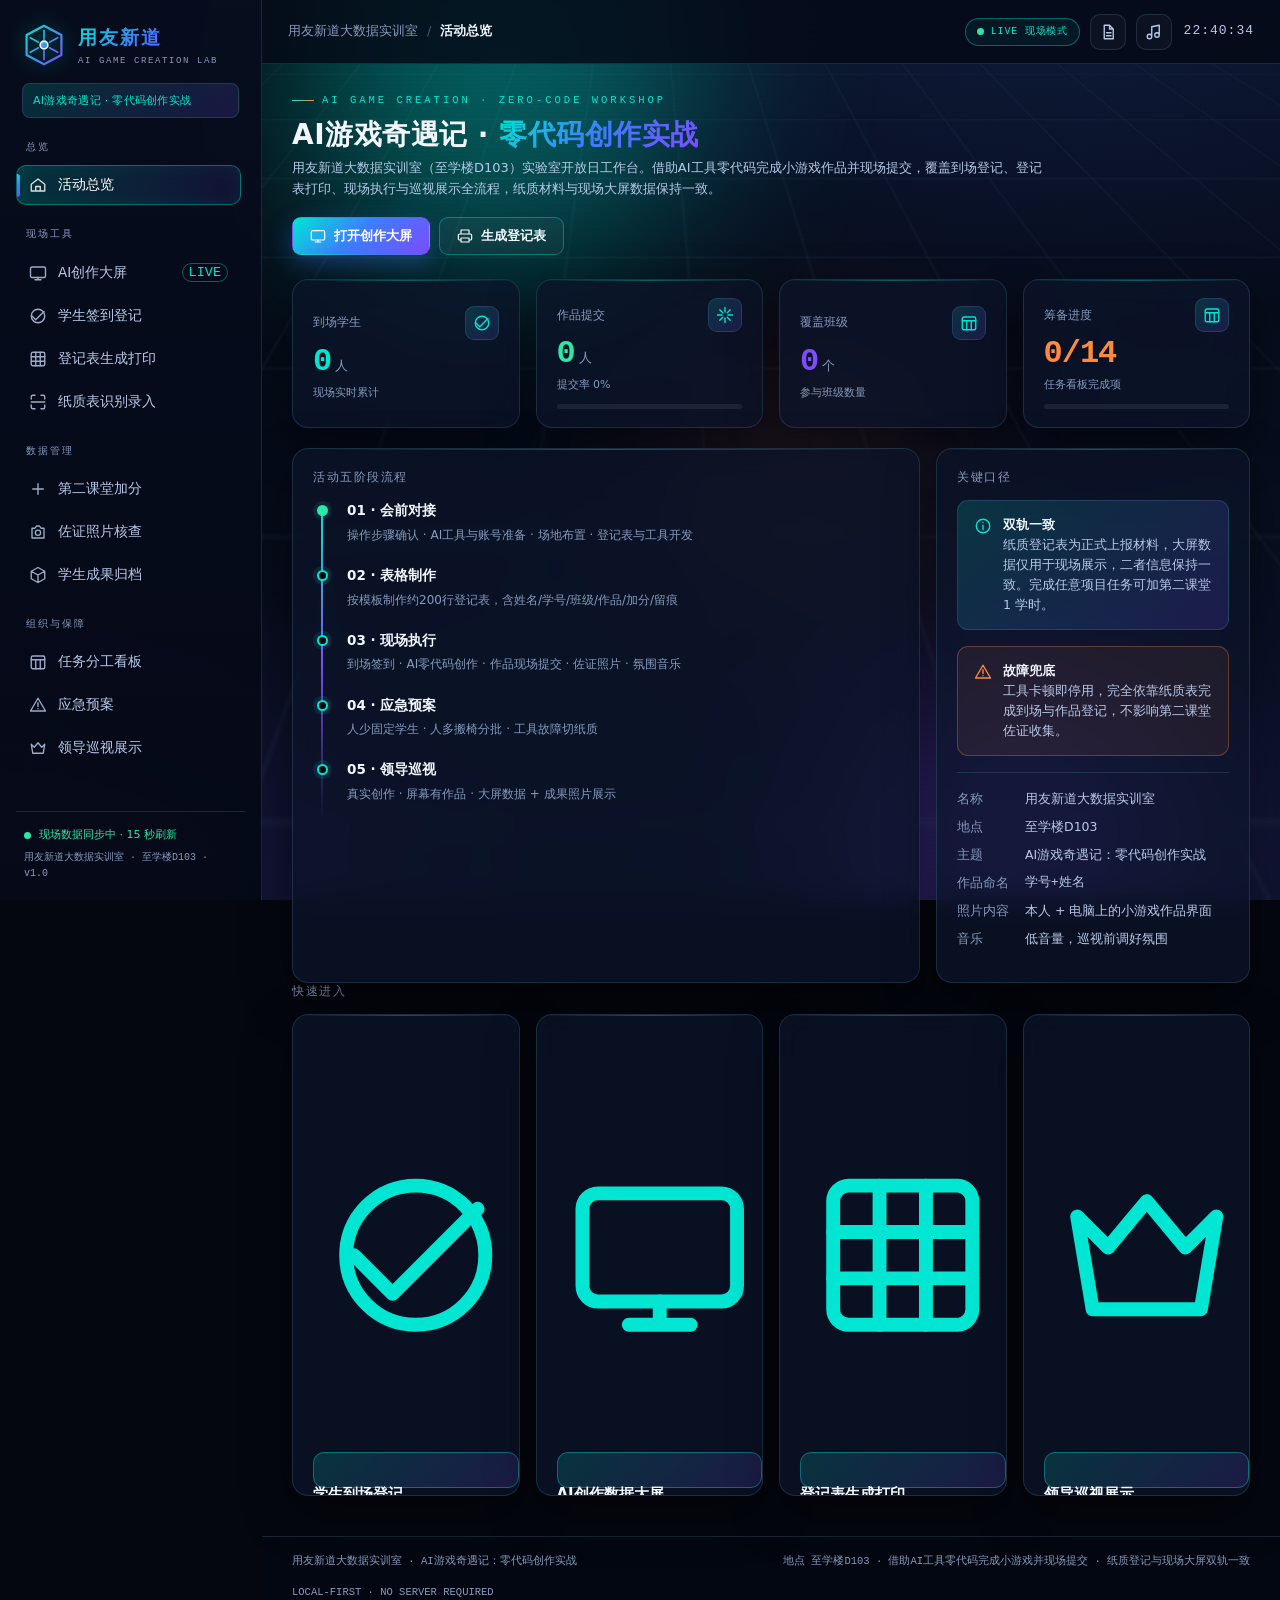
==== commit d9a44d76: "Add counselor name to QR check-in and related records" ====
--- a/activity-site/index.html
+++ b/activity-site/index.html
@@ -87,11 +87,11 @@
 <div class="toast-stack" id="toastStack" aria-live="polite"></div>
 <div class="overlay" id="overlay"></div>
 
-<script src="js/store.js?v=3"></script>
-<script src="js/ui.js?v=3"></script>
-<script src="js/viz.js?v=3"></script>
-<script src="js/data-source.js?v=3"></script>
-<script src="js/app.js?v=3"></script>
-<script src="js/modules.js?v=3"></script>
+<script src="js/store.js?v=4"></script>
+<script src="js/ui.js?v=4"></script>
+<script src="js/viz.js?v=4"></script>
+<script src="js/data-source.js?v=4"></script>
+<script src="js/app.js?v=4"></script>
+<script src="js/modules.js?v=4"></script>
 </body>
 </html>
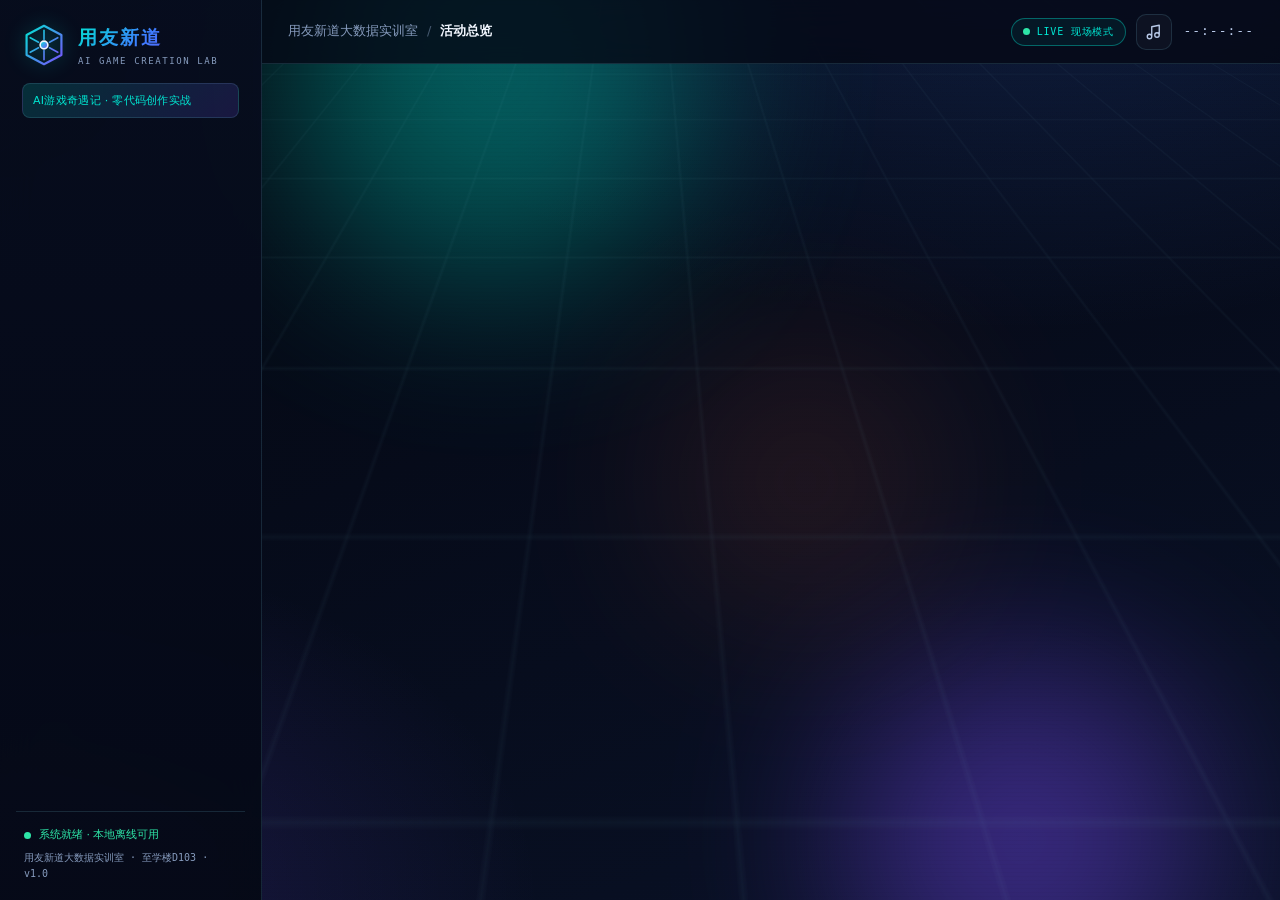
==== commit 1e6bdc91: "Keep only checkin and AI dashboard pages; sync sign-in data to dashboard" ====
--- a/activity-site/index.html
+++ b/activity-site/index.html
@@ -5,7 +5,7 @@
 <meta name="viewport" content="width=device-width, initial-scale=1.0, viewport-fit=cover">
 <meta name="theme-color" content="#04070f">
 <title>用友新道大数据实训室 · AI游戏奇遇记：零代码创作实战</title>
-<link rel="stylesheet" href="css/style.css?v=3">
+<link rel="stylesheet" href="css/style.css?v=5">
 </head>
 <body>
 <div class="app-shell">
@@ -64,9 +64,6 @@
       </div>
       <div class="topbar-actions">
         <span class="live-badge"><span class="pulse-dot"></span> LIVE 现场模式</span>
-        <button class="icon-btn" id="btnPaper" title="纸质应急模式" aria-label="纸质应急模式">
-          <svg viewBox="0 0 24 24"><path d="M7 3h7l5 5v13H7zM14 3v5h5M10 13h6M10 17h6"/></svg>
-        </button>
         <button class="icon-btn" id="btnMusic" title="轻音乐开关" aria-label="轻音乐开关">
           <svg viewBox="0 0 24 24"><path d="M9 18V5l10-2v13M9 18a3 3 0 1 1-6 0 3 3 0 0 1 6 0zm10-2a3 3 0 1 1-6 0 3 3 0 0 1 6 0z"/></svg>
         </button>
@@ -78,7 +75,7 @@
 
     <footer class="footer">
       <div class="footer-l">用友新道大数据实训室 · AI游戏奇遇记：零代码创作实战</div>
-      <div class="footer-c">地点 至学楼D103 · 借助AI工具零代码完成小游戏并现场提交 · 纸质登记与现场大屏双轨一致</div>
+      <div class="footer-c">地点 至学楼D103 · 学生签到数据实时汇入 AI 创作大屏</div>
       <div class="footer-r">LOCAL-FIRST · NO SERVER REQUIRED</div>
     </footer>
   </div>
@@ -87,11 +84,10 @@
 <div class="toast-stack" id="toastStack" aria-live="polite"></div>
 <div class="overlay" id="overlay"></div>
 
-<script src="js/store.js?v=4"></script>
-<script src="js/ui.js?v=4"></script>
-<script src="js/viz.js?v=4"></script>
-<script src="js/data-source.js?v=4"></script>
-<script src="js/app.js?v=4"></script>
-<script src="js/modules.js?v=4"></script>
+<script src="js/store.js?v=5"></script>
+<script src="js/ui.js?v=5"></script>
+<script src="js/viz.js?v=5"></script>
+<script src="js/data-source.js?v=5"></script>
+<script src="js/app.js?v=5"></script>
 </body>
 </html>
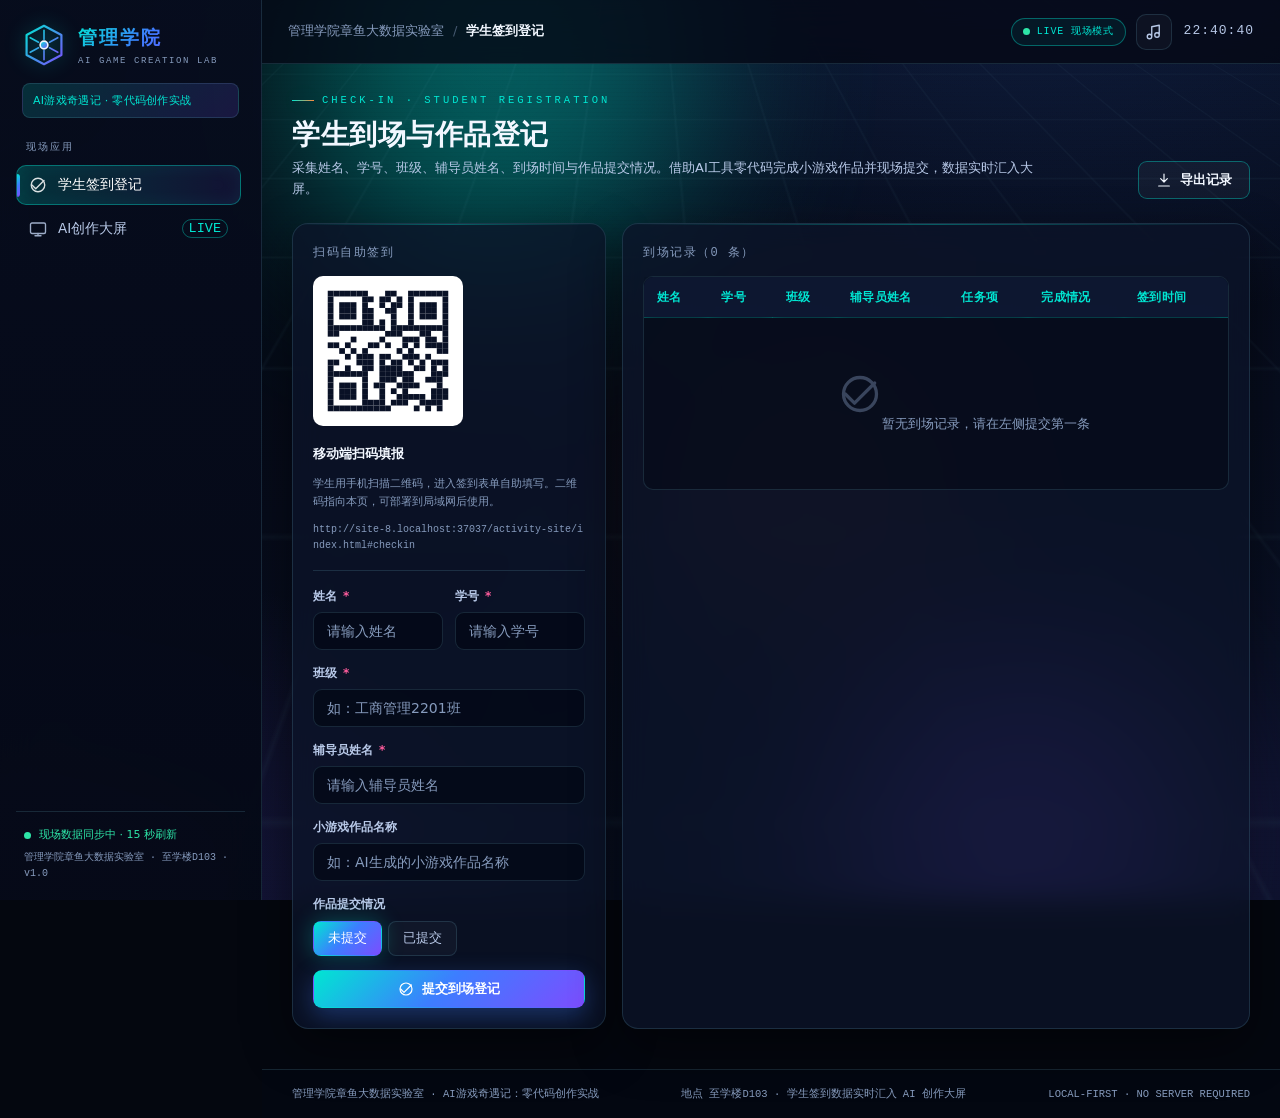
==== commit c38f1b03: "Rename lab to 章鱼大数据实验室 and add 实验室开放日 to title" ====
--- a/activity-site/index.html
+++ b/activity-site/index.html
@@ -4,7 +4,7 @@
 <meta charset="UTF-8">
 <meta name="viewport" content="width=device-width, initial-scale=1.0, viewport-fit=cover">
 <meta name="theme-color" content="#04070f">
-<title>用友新道大数据实训室 · AI游戏奇遇记：零代码创作实战</title>
+<title>管理学院章鱼大数据实验室 · 实验室开放日 · AI游戏奇遇记：零代码创作实战</title>
 <link rel="stylesheet" href="css/style.css?v=5">
 </head>
 <body>
@@ -36,7 +36,7 @@
         </svg>
       </div>
       <div class="brand-text">
-        <strong>用友新道</strong>
+        <strong>管理学院</strong>
         <span>AI GAME CREATION LAB</span>
       </div>
     </div>
@@ -47,7 +47,7 @@
 
     <div class="sidebar-foot">
       <div class="sys-status"><span class="pulse-dot"></span><span id="sysStatusText">系统就绪 · 本地离线可用</span></div>
-      <div class="sys-meta">用友新道大数据实训室 · 至学楼D103 · v1.0</div>
+      <div class="sys-meta">管理学院章鱼大数据实验室 · 至学楼D103 · v1.0</div>
     </div>
   </aside>
 
@@ -58,7 +58,7 @@
         <svg viewBox="0 0 24 24"><path d="M4 6h16M4 12h16M4 18h16"/></svg>
       </button>
       <div class="crumb">
-        <span class="crumb-root">用友新道大数据实训室</span>
+        <span class="crumb-root">管理学院章鱼大数据实验室</span>
         <span class="crumb-sep">/</span>
         <span id="crumbCurrent">活动总览</span>
       </div>
@@ -74,7 +74,7 @@
     <main class="main" id="app" tabindex="-1"></main>
 
     <footer class="footer">
-      <div class="footer-l">用友新道大数据实训室 · AI游戏奇遇记：零代码创作实战</div>
+      <div class="footer-l">管理学院章鱼大数据实验室 · AI游戏奇遇记：零代码创作实战</div>
       <div class="footer-c">地点 至学楼D103 · 学生签到数据实时汇入 AI 创作大屏</div>
       <div class="footer-r">LOCAL-FIRST · NO SERVER REQUIRED</div>
     </footer>
--- a/activity-site/css/style.css
+++ b/activity-site/css/style.css
@@ -337,6 +337,28 @@
   .screen-only{display:none!important}
   @page{size:A4 landscape;margin:10mm}
 }
+/* ---------- 签到成功反馈面板 ---------- */
+.checkin-success{
+  position:relative;display:flex;align-items:center;gap:18px;flex-wrap:wrap;
+  margin:0 0 20px;padding:20px 22px;border-radius:var(--r);
+  background:linear-gradient(120deg,rgba(46,230,168,.14),rgba(0,230,210,.08) 55%,rgba(61,125,255,.10));
+  border:1px solid rgba(46,230,168,.42);
+  box-shadow:0 12px 36px rgba(0,0,0,.34),inset 0 0 34px rgba(46,230,168,.06);
+}
+.checkin-success::before{content:"";position:absolute;left:0;top:0;bottom:0;width:4px;border-radius:var(--r) 0 0 var(--r);background:linear-gradient(180deg,var(--green),var(--cyan))}
+.cs-mark{
+  flex:0 0 54px;width:54px;height:54px;border-radius:50%;display:grid;place-items:center;
+  background:linear-gradient(135deg,var(--green),var(--cyan));color:#04140f;
+  box-shadow:0 0 0 6px rgba(46,230,168,.12),var(--glow);
+}
+.cs-mark svg{width:30px;height:30px;fill:none;stroke:currentColor;stroke-width:2.4;stroke-linecap:round;stroke-linejoin:round}
+.cs-body{flex:1 1 260px;min-width:0}
+.cs-title{font-size:12px;letter-spacing:.12em;color:var(--green);font-weight:700;margin-bottom:2px}
+.cs-name{font-size:22px;font-weight:800;color:var(--txt);line-height:1.25}
+.cs-meta{display:flex;gap:10px;flex-wrap:wrap;align-items:center;margin-top:8px;font-size:12.5px;color:var(--txt-2)}
+.cs-sync{display:flex;align-items:center;gap:8px;margin-top:10px;font-size:12.5px;color:var(--cyan)}
+.cs-actions{display:flex;flex-direction:column;gap:8px;flex:0 0 auto}
+
 .print-only{display:none}
 .qr-box{width:150px;height:150px;background:#fff;border-radius:10px;padding:9px;flex:0 0 150px}
 .qr-box svg{stroke:#091126}
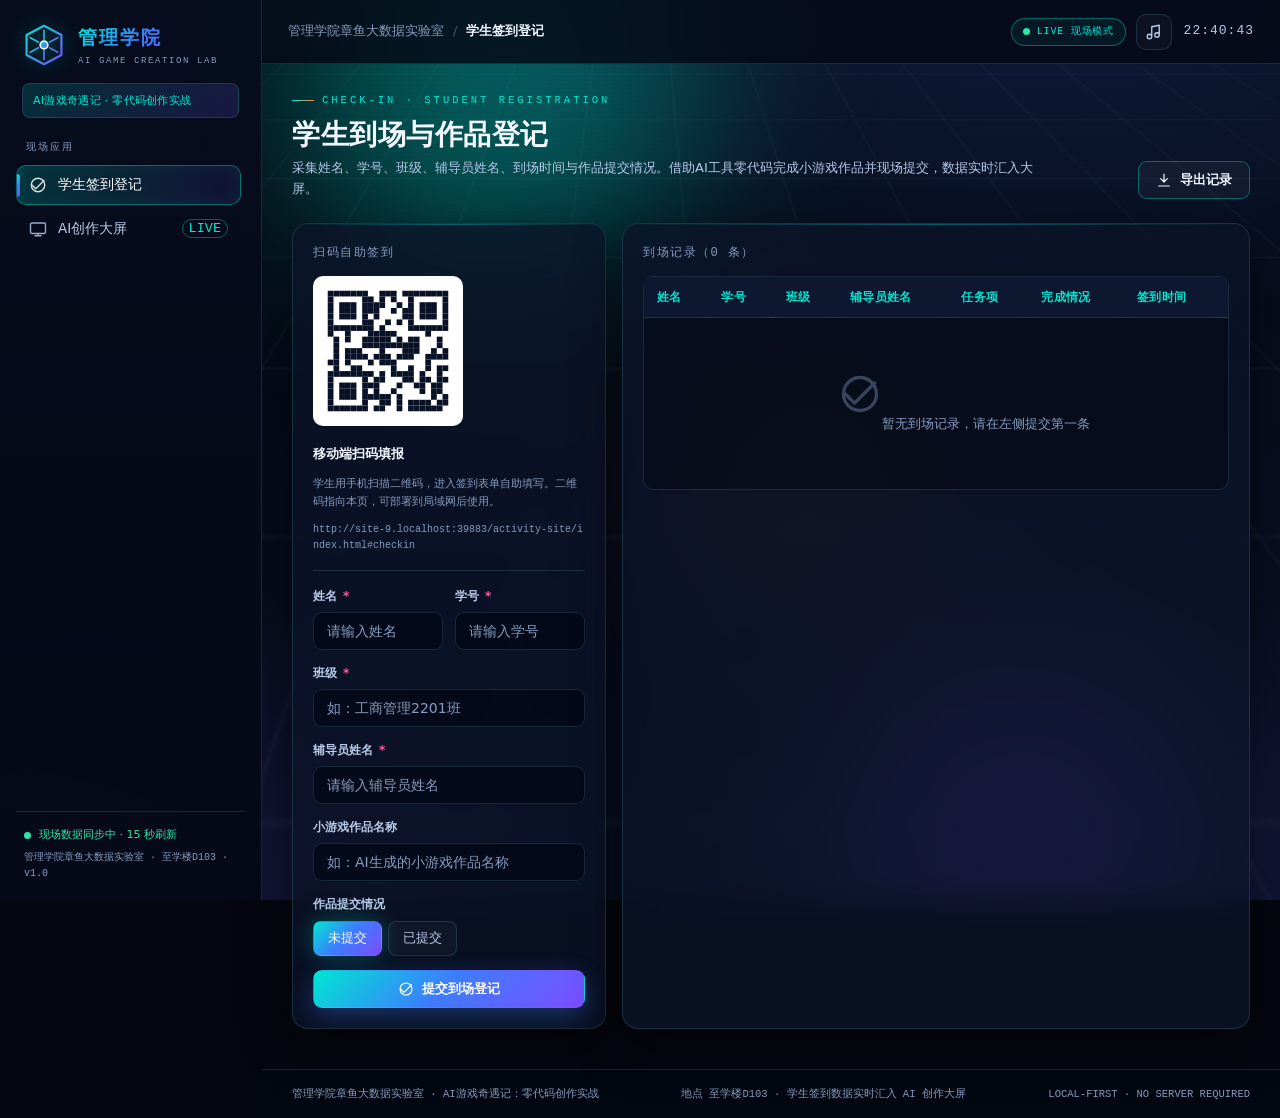
==== commit f7bc6629: "Add check-in record management: delete single and clear all with confirmation" ====
--- a/activity-site/index.html
+++ b/activity-site/index.html
@@ -5,7 +5,7 @@
 <meta name="viewport" content="width=device-width, initial-scale=1.0, viewport-fit=cover">
 <meta name="theme-color" content="#04070f">
 <title>管理学院章鱼大数据实验室 · 实验室开放日 · AI游戏奇遇记：零代码创作实战</title>
-<link rel="stylesheet" href="css/style.css?v=5">
+<link rel="stylesheet" href="css/style.css?v=6">
 </head>
 <body>
 <div class="app-shell">
@@ -84,10 +84,10 @@
 <div class="toast-stack" id="toastStack" aria-live="polite"></div>
 <div class="overlay" id="overlay"></div>
 
-<script src="js/store.js?v=5"></script>
-<script src="js/ui.js?v=5"></script>
-<script src="js/viz.js?v=5"></script>
-<script src="js/data-source.js?v=5"></script>
-<script src="js/app.js?v=5"></script>
+<script src="js/store.js?v=6"></script>
+<script src="js/ui.js?v=6"></script>
+<script src="js/viz.js?v=6"></script>
+<script src="js/data-source.js?v=6"></script>
+<script src="js/app.js?v=6"></script>
 </body>
 </html>
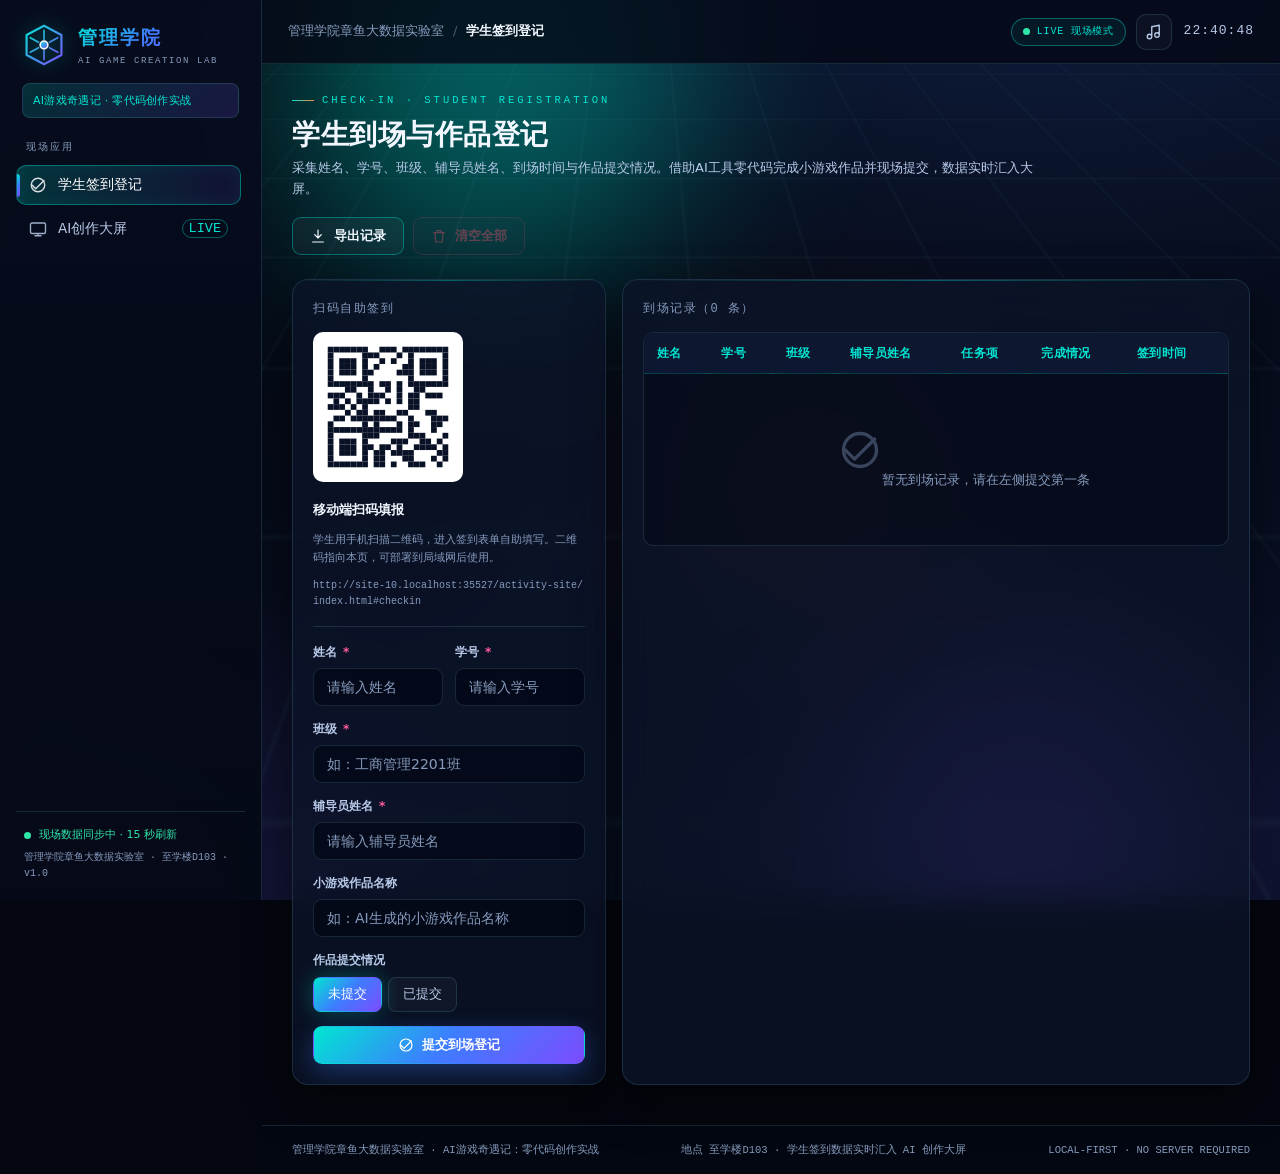
==== commit 1bd1f45c: "Enlarge fonts, highlight open-day label, add scannable QR with zoom" ====
--- a/activity-site/index.html
+++ b/activity-site/index.html
@@ -5,7 +5,7 @@
 <meta name="viewport" content="width=device-width, initial-scale=1.0, viewport-fit=cover">
 <meta name="theme-color" content="#04070f">
 <title>管理学院章鱼大数据实验室 · 实验室开放日 · AI游戏奇遇记：零代码创作实战</title>
-<link rel="stylesheet" href="css/style.css?v=6">
+<link rel="stylesheet" href="css/style.css?v=7">
 </head>
 <body>
 <div class="app-shell">
@@ -84,10 +84,11 @@
 <div class="toast-stack" id="toastStack" aria-live="polite"></div>
 <div class="overlay" id="overlay"></div>
 
-<script src="js/store.js?v=6"></script>
-<script src="js/ui.js?v=6"></script>
-<script src="js/viz.js?v=6"></script>
-<script src="js/data-source.js?v=6"></script>
-<script src="js/app.js?v=6"></script>
+<script src="js/qrcode.min.js?v=7"></script>
+<script src="js/store.js?v=7"></script>
+<script src="js/ui.js?v=7"></script>
+<script src="js/viz.js?v=7"></script>
+<script src="js/data-source.js?v=7"></script>
+<script src="js/app.js?v=7"></script>
 </body>
 </html>
--- a/activity-site/css/style.css
+++ b/activity-site/css/style.css
@@ -309,6 +309,27 @@
 .toast.info{border-left:3px solid var(--cyan)}
 @keyframes toastIn{from{opacity:0;transform:translateY(16px) scale(.96)}to{opacity:1;transform:none}}
 
+/* ---------- 签到记录管理：二次确认弹窗 ---------- */
+.record-head{display:flex;align-items:center;justify-content:space-between;gap:12px;flex-wrap:wrap;margin-bottom:12px}
+.record-hint{font-size:11px;color:var(--txt-3)}
+.btn.danger-solid{background:linear-gradient(135deg,#ff5470,#ff8a3d);border-color:transparent;color:#fff;box-shadow:0 8px 24px rgba(255,84,112,.28)}
+.btn.danger-solid:hover{filter:brightness(1.12);box-shadow:0 10px 30px rgba(255,84,112,.45)}
+.btn:disabled{opacity:.38;cursor:not-allowed;transform:none!important;box-shadow:none!important;filter:none}
+.confirm-mask{position:fixed;inset:0;z-index:80;display:flex;align-items:center;justify-content:center;padding:20px;background:rgba(1,4,12,.72);backdrop-filter:blur(5px);opacity:0;transition:opacity .18s ease}
+.confirm-mask.show{opacity:1}
+.confirm-box{width:min(420px,100%);background:linear-gradient(160deg,rgba(14,22,44,.98),rgba(7,11,26,.98));border:1px solid var(--line-strong);border-radius:16px;box-shadow:0 24px 70px rgba(0,0,0,.55);padding:24px 24px 20px;transform:translateY(14px) scale(.97);transition:transform .2s cubic-bezier(.2,.8,.2,1)}
+.confirm-mask.show .confirm-box{transform:none}
+.confirm-ico{width:46px;height:46px;border-radius:12px;display:flex;align-items:center;justify-content:center;margin-bottom:14px;background:rgba(61,125,255,.12);border:1px solid rgba(61,125,255,.35);color:var(--cyan)}
+.confirm-ico.danger{background:rgba(255,84,112,.12);border-color:rgba(255,84,112,.4);color:var(--red)}
+.confirm-ico svg{width:23px;height:23px}
+.confirm-title{margin:0 0 10px;font-size:17px;color:var(--txt);font-weight:700}
+.confirm-msg{font-size:13px;line-height:1.7;color:var(--txt-2)}
+.confirm-msg b{color:var(--txt)}
+.confirm-msg .mono{color:var(--cyan)}
+.confirm-tip{margin-top:12px;padding:10px 12px;border-radius:9px;background:rgba(255,84,112,.07);border:1px solid rgba(255,84,112,.22);font-size:11.5px;line-height:1.6;color:var(--red)}
+.confirm-actions{display:flex;gap:10px;justify-content:flex-end;margin-top:20px}
+.confirm-actions .btn{min-width:96px;justify-content:center}
+
 /* ---------- 其它 ---------- */
 .overlay{display:none;position:fixed;inset:0;background:rgba(1,4,12,.78);z-index:35;backdrop-filter:blur(3px)}
 .overlay.show{display:block}
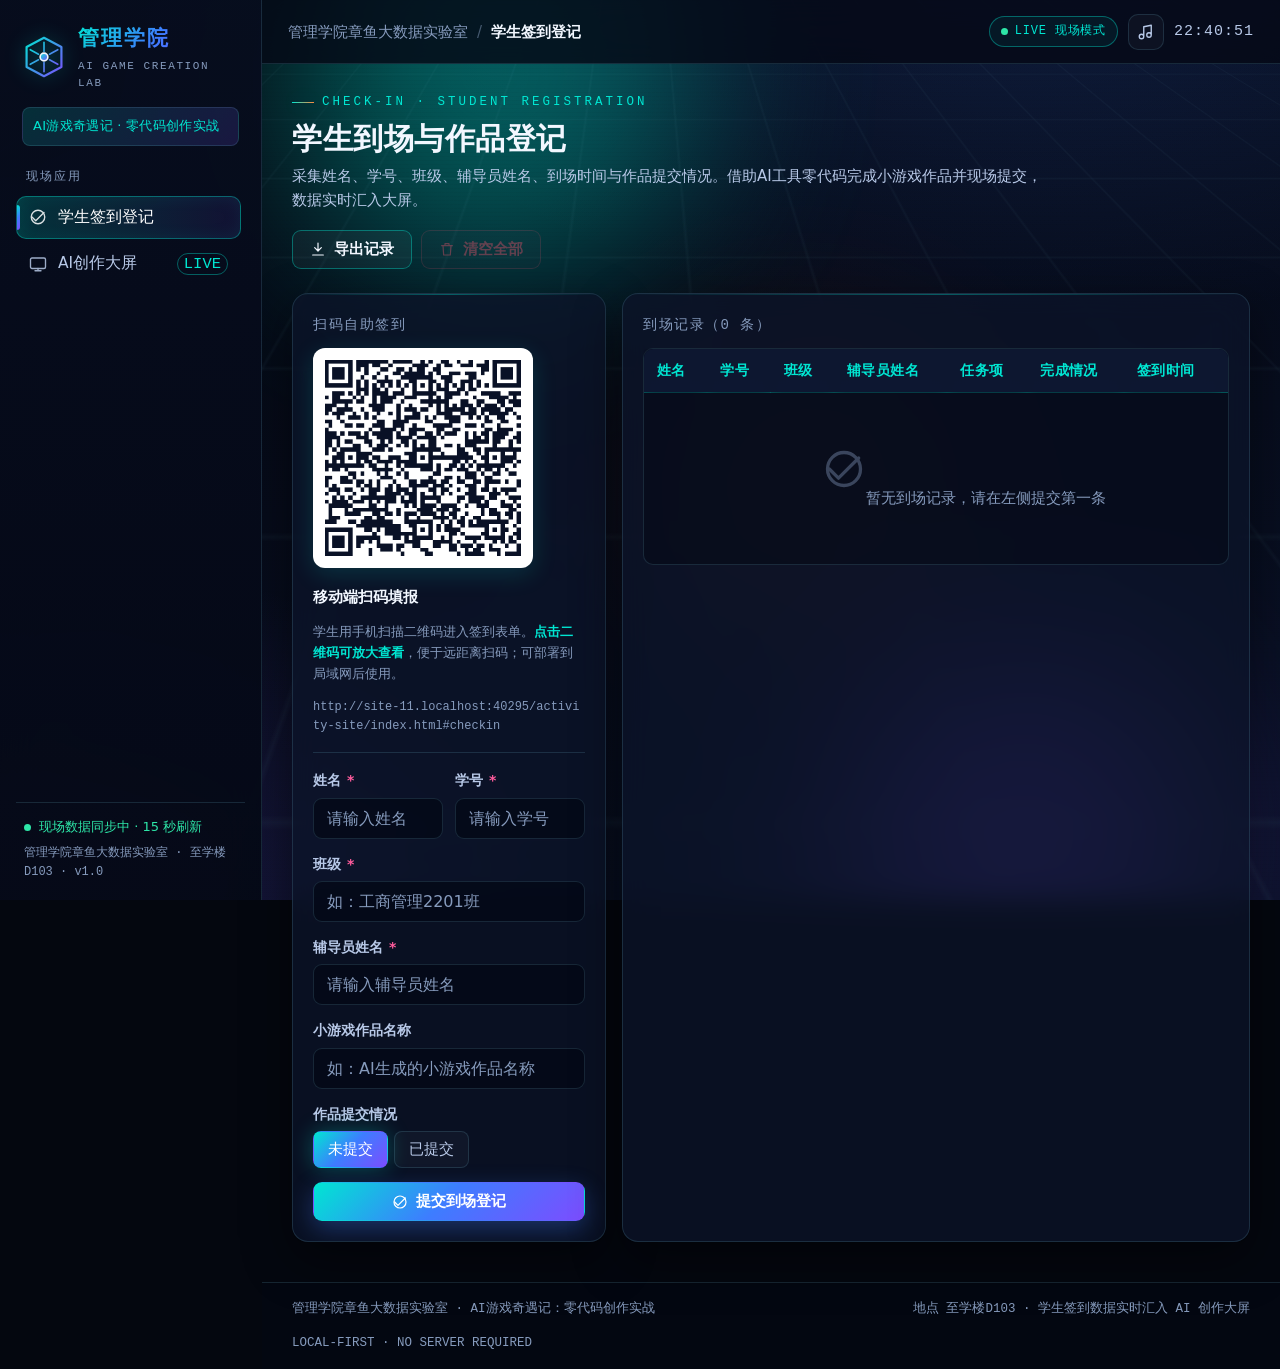
==== commit b8825343: "chore(activity-site): 更新资源版本号以加载最新脚本" ====
--- a/activity-site/index.html
+++ b/activity-site/index.html
@@ -1,94 +1,94 @@
-<!DOCTYPE html>
-<html lang="zh-CN">
-<head>
-<meta charset="UTF-8">
-<meta name="viewport" content="width=device-width, initial-scale=1.0, viewport-fit=cover">
-<meta name="theme-color" content="#04070f">
-<title>管理学院章鱼大数据实验室 · 实验室开放日 · AI游戏奇遇记：零代码创作实战</title>
-<link rel="stylesheet" href="css/style.css?v=7">
-</head>
-<body>
-<div class="app-shell">
-
-  <!-- 背景装饰层 -->
-  <div class="bg-layer" aria-hidden="true">
-    <div class="bg-grid"></div>
-    <div class="bg-orb bg-orb-a"></div>
-    <div class="bg-orb bg-orb-b"></div>
-    <div class="bg-orb bg-orb-c"></div>
-    <div class="bg-scan"></div>
-  </div>
-
-  <!-- 侧边栏 -->
-  <aside class="sidebar" id="sidebar">
-    <div class="brand">
-      <div class="brand-mark">
-        <svg viewBox="0 0 48 48" aria-hidden="true">
-          <defs>
-            <linearGradient id="brandGrad" x1="0" y1="0" x2="1" y2="1">
-              <stop offset="0%" stop-color="#00e6d2"/>
-              <stop offset="100%" stop-color="#7c4dff"/>
-            </linearGradient>
-          </defs>
-          <path d="M24 3 43 13v22L24 45 5 35V13z" fill="none" stroke="url(#brandGrad)" stroke-width="2.4"/>
-          <circle cx="24" cy="24" r="4.2" fill="url(#brandGrad)"/>
-          <path d="M24 8v10M24 30v10M9 16l9 5M30 27l9 5M39 16l-9 5M18 27l-9 5" stroke="url(#brandGrad)" stroke-width="1.8" stroke-linecap="round"/>
-        </svg>
-      </div>
-      <div class="brand-text">
-        <strong>管理学院</strong>
-        <span>AI GAME CREATION LAB</span>
-      </div>
-    </div>
-
-    <div class="brand-sub">AI游戏奇遇记 · 零代码创作实战</div>
-
-    <nav class="nav" id="nav" aria-label="主导航"></nav>
-
-    <div class="sidebar-foot">
-      <div class="sys-status"><span class="pulse-dot"></span><span id="sysStatusText">系统就绪 · 本地离线可用</span></div>
-      <div class="sys-meta">管理学院章鱼大数据实验室 · 至学楼D103 · v1.0</div>
-    </div>
-  </aside>
-
-  <!-- 主内容区 -->
-  <div class="content-wrap">
-    <header class="topbar">
-      <button class="icon-btn menu-toggle" id="menuToggle" aria-label="展开导航">
-        <svg viewBox="0 0 24 24"><path d="M4 6h16M4 12h16M4 18h16"/></svg>
-      </button>
-      <div class="crumb">
-        <span class="crumb-root">管理学院章鱼大数据实验室</span>
-        <span class="crumb-sep">/</span>
-        <span id="crumbCurrent">活动总览</span>
-      </div>
-      <div class="topbar-actions">
-        <span class="live-badge"><span class="pulse-dot"></span> LIVE 现场模式</span>
-        <button class="icon-btn" id="btnMusic" title="轻音乐开关" aria-label="轻音乐开关">
-          <svg viewBox="0 0 24 24"><path d="M9 18V5l10-2v13M9 18a3 3 0 1 1-6 0 3 3 0 0 1 6 0zm10-2a3 3 0 1 1-6 0 3 3 0 0 1 6 0z"/></svg>
-        </button>
-        <div class="clock" id="clock">--:--:--</div>
-      </div>
-    </header>
-
-    <main class="main" id="app" tabindex="-1"></main>
-
-    <footer class="footer">
-      <div class="footer-l">管理学院章鱼大数据实验室 · AI游戏奇遇记：零代码创作实战</div>
-      <div class="footer-c">地点 至学楼D103 · 学生签到数据实时汇入 AI 创作大屏</div>
-      <div class="footer-r">LOCAL-FIRST · NO SERVER REQUIRED</div>
-    </footer>
-  </div>
-</div>
-
-<div class="toast-stack" id="toastStack" aria-live="polite"></div>
-<div class="overlay" id="overlay"></div>
-
-<script src="js/qrcode.min.js?v=7"></script>
-<script src="js/store.js?v=7"></script>
-<script src="js/ui.js?v=7"></script>
-<script src="js/viz.js?v=7"></script>
-<script src="js/data-source.js?v=7"></script>
-<script src="js/app.js?v=7"></script>
-</body>
-</html>
+<!DOCTYPE html>
+<html lang="zh-CN">
+<head>
+<meta charset="UTF-8">
+<meta name="viewport" content="width=device-width, initial-scale=1.0, viewport-fit=cover">
+<meta name="theme-color" content="#04070f">
+<title>管理学院章鱼大数据实验室 · 实验室开放日 · AI游戏奇遇记：零代码创作实战</title>
+<link rel="stylesheet" href="css/style.css?v=8">
+</head>
+<body>
+<div class="app-shell">
+
+  <!-- 背景装饰层 -->
+  <div class="bg-layer" aria-hidden="true">
+    <div class="bg-grid"></div>
+    <div class="bg-orb bg-orb-a"></div>
+    <div class="bg-orb bg-orb-b"></div>
+    <div class="bg-orb bg-orb-c"></div>
+    <div class="bg-scan"></div>
+  </div>
+
+  <!-- 侧边栏 -->
+  <aside class="sidebar" id="sidebar">
+    <div class="brand">
+      <div class="brand-mark">
+        <svg viewBox="0 0 48 48" aria-hidden="true">
+          <defs>
+            <linearGradient id="brandGrad" x1="0" y1="0" x2="1" y2="1">
+              <stop offset="0%" stop-color="#00e6d2"/>
+              <stop offset="100%" stop-color="#7c4dff"/>
+            </linearGradient>
+          </defs>
+          <path d="M24 3 43 13v22L24 45 5 35V13z" fill="none" stroke="url(#brandGrad)" stroke-width="2.4"/>
+          <circle cx="24" cy="24" r="4.2" fill="url(#brandGrad)"/>
+          <path d="M24 8v10M24 30v10M9 16l9 5M30 27l9 5M39 16l-9 5M18 27l-9 5" stroke="url(#brandGrad)" stroke-width="1.8" stroke-linecap="round"/>
+        </svg>
+      </div>
+      <div class="brand-text">
+        <strong>管理学院</strong>
+        <span>AI GAME CREATION LAB</span>
+      </div>
+    </div>
+
+    <div class="brand-sub">AI游戏奇遇记 · 零代码创作实战</div>
+
+    <nav class="nav" id="nav" aria-label="主导航"></nav>
+
+    <div class="sidebar-foot">
+      <div class="sys-status"><span class="pulse-dot"></span><span id="sysStatusText">系统就绪 · 本地离线可用</span></div>
+      <div class="sys-meta">管理学院章鱼大数据实验室 · 至学楼D103 · v1.0</div>
+    </div>
+  </aside>
+
+  <!-- 主内容区 -->
+  <div class="content-wrap">
+    <header class="topbar">
+      <button class="icon-btn menu-toggle" id="menuToggle" aria-label="展开导航">
+        <svg viewBox="0 0 24 24"><path d="M4 6h16M4 12h16M4 18h16"/></svg>
+      </button>
+      <div class="crumb">
+        <span class="crumb-root">管理学院章鱼大数据实验室</span>
+        <span class="crumb-sep">/</span>
+        <span id="crumbCurrent">活动总览</span>
+      </div>
+      <div class="topbar-actions">
+        <span class="live-badge"><span class="pulse-dot"></span> LIVE 现场模式</span>
+        <button class="icon-btn" id="btnMusic" title="轻音乐开关" aria-label="轻音乐开关">
+          <svg viewBox="0 0 24 24"><path d="M9 18V5l10-2v13M9 18a3 3 0 1 1-6 0 3 3 0 0 1 6 0zm10-2a3 3 0 1 1-6 0 3 3 0 0 1 6 0z"/></svg>
+        </button>
+        <div class="clock" id="clock">--:--:--</div>
+      </div>
+    </header>
+
+    <main class="main" id="app" tabindex="-1"></main>
+
+    <footer class="footer">
+      <div class="footer-l">管理学院章鱼大数据实验室 · AI游戏奇遇记：零代码创作实战</div>
+      <div class="footer-c">地点 至学楼D103 · 学生签到数据实时汇入 AI 创作大屏</div>
+      <div class="footer-r">LOCAL-FIRST · NO SERVER REQUIRED</div>
+    </footer>
+  </div>
+</div>
+
+<div class="toast-stack" id="toastStack" aria-live="polite"></div>
+<div class="overlay" id="overlay"></div>
+
+<script src="js/qrcode.min.js?v=8"></script>
+<script src="js/store.js?v=8"></script>
+<script src="js/ui.js?v=8"></script>
+<script src="js/viz.js?v=8"></script>
+<script src="js/data-source.js?v=8"></script>
+<script src="js/app.js?v=8"></script>
+</body>
+</html>
--- a/activity-site/css/style.css
+++ b/activity-site/css/style.css
@@ -1,591 +1,620 @@
-/* ============================================================
-   智汇管理 · 实践教学活动平台  |  设计系统
-   风格：科技 / 炫酷 / 时尚  ·  暗色霓虹 + 玻璃拟态
-   ============================================================ */
-
-:root{
-  --bg:#04070f;
-  --bg-2:#091126;
-  --panel:rgba(12,20,42,.76);
-  --panel-solid:#0d1832;
-  --panel-2:rgba(18,30,60,.70);
-  --line:rgba(120,200,220,.16);
-  --line-strong:rgba(0,230,210,.38);
-  --txt:#f2f7ff;
-  --txt-2:#b8c9e8;
-  --txt-3:#869bbd;
-  --cyan:#00e6d2;
-  --blue:#3d7dff;
-  --purple:#7c4dff;
-  --pink:#ff5c9d;
-  --green:#2ee6a8;
-  --amber:#ff8a3d;
-  --red:#ff5470;
-  --grad:linear-gradient(135deg,#00e6d2 0%,#3d7dff 48%,#7c4dff 100%);
-  --grad-soft:linear-gradient(135deg,rgba(0,230,210,.16),rgba(124,77,255,.16));
-  --shadow:0 18px 50px rgba(0,0,0,.46);
-  --glow:0 0 22px rgba(0,230,210,.30);
-  --r:16px;
-  --r-sm:10px;
-  --sidebar-w:262px;
-  --font:"PingFang SC","Microsoft YaHei","Segoe UI",system-ui,-apple-system,sans-serif;
-  --mono:"SFMono-Regular",Consolas,"Roboto Mono",monospace;
-}
-
-*,*::before,*::after{box-sizing:border-box}
-html{scroll-behavior:smooth}
-body{
-  margin:0;font-family:var(--font);color:var(--txt);background:var(--bg);
-  -webkit-font-smoothing:antialiased;overflow-x:hidden;font-size:14px;line-height:1.6;
-}
-button,input,select,textarea{font-family:inherit;font-size:inherit;color:inherit}
-button{cursor:pointer}
-a{color:var(--cyan);text-decoration:none}
-svg{width:100%;height:100%;fill:none;stroke:currentColor;stroke-width:1.8;stroke-linecap:round;stroke-linejoin:round}
-::-webkit-scrollbar{width:9px;height:9px}
-::-webkit-scrollbar-track{background:rgba(255,255,255,.03)}
-::-webkit-scrollbar-thumb{background:linear-gradient(180deg,rgba(0,230,210,.5),rgba(124,77,255,.5));border-radius:9px}
-
-/* ---------- 背景 ---------- */
-.bg-layer{position:fixed;inset:0;z-index:0;pointer-events:none;overflow:hidden;background:
-  radial-gradient(1200px 700px at 80% -10%,rgba(61,125,255,.20),transparent 60%),
-  radial-gradient(900px 600px at 0% 100%,rgba(124,77,255,.18),transparent 60%),
-  linear-gradient(160deg,#04070f 0%,#060b1a 45%,#091126 100%)}
-.bg-grid{position:absolute;inset:-50%;background-image:
-  linear-gradient(rgba(120,200,220,.065) 1px,transparent 1px),
-  linear-gradient(90deg,rgba(120,200,220,.065) 1px,transparent 1px);
-  background-size:52px 52px;transform:perspective(600px) rotateX(58deg) scale(1.6);
-  transform-origin:center 30%;animation:gridMove 26s linear infinite;opacity:.55}
-@keyframes gridMove{from{background-position:0 0}to{background-position:0 52px}}
-.bg-orb{position:absolute;border-radius:50%;filter:blur(90px);opacity:.42;animation:float 18s ease-in-out infinite alternate}
-.bg-orb-a{width:420px;height:420px;background:#00c9b8;top:-140px;left:22%}
-.bg-orb-b{width:360px;height:360px;background:#7c4dff;bottom:-120px;right:6%;animation-delay:-6s}
-.bg-orb-c{width:280px;height:280px;background:#ff6a3d;top:38%;left:52%;animation-delay:-11s;opacity:.12}
-@keyframes float{from{transform:translate3d(0,0,0) scale(1)}to{transform:translate3d(40px,-50px,0) scale(1.15)}}
-.bg-scan{position:absolute;inset:0;background:repeating-linear-gradient(0deg,transparent 0 3px,rgba(0,0,0,.08) 3px 4px);opacity:.35}
-
-/* ---------- 布局 ---------- */
-.app-shell{position:relative;z-index:1;min-height:100vh;display:flex}
-.sidebar{
-  width:var(--sidebar-w);flex:0 0 var(--sidebar-w);position:sticky;top:0;height:100vh;
-  display:flex;flex-direction:column;padding:22px 16px 16px;
-  background:linear-gradient(180deg,rgba(7,13,30,.95),rgba(5,9,22,.95));
-  border-right:1px solid var(--line);backdrop-filter:blur(18px);z-index:40;
-}
-.content-wrap{flex:1;min-width:0;display:flex;flex-direction:column;min-height:100vh}
-
-/* ---------- 品牌 ---------- */
-.brand{display:flex;align-items:center;gap:12px;padding:0 6px 14px}
-.brand-mark{width:44px;height:44px;flex:0 0 44px;filter:drop-shadow(0 0 10px rgba(0,230,210,.4))}
-.brand-text strong{display:block;font-size:19px;letter-spacing:2px;background:var(--grad);-webkit-background-clip:text;background-clip:text;color:transparent;font-weight:800}
-.brand-text span{display:block;font-size:9px;letter-spacing:1.6px;color:var(--txt-3);margin-top:2px;font-family:var(--mono)}
-.brand-sub{margin:0 6px 16px;padding:8px 10px;font-size:11px;color:var(--cyan);background:var(--grad-soft);border:1px solid var(--line);border-radius:8px;letter-spacing:.3px}
-
-/* ---------- 导航 ---------- */
-.nav{flex:1;overflow-y:auto;padding-right:4px}
-.nav-group{margin-bottom:16px}
-.nav-group-title{font-size:10px;letter-spacing:2px;color:var(--txt-3);padding:6px 10px;font-family:var(--mono);text-transform:uppercase}
-.nav-item{
-  display:flex;align-items:center;gap:11px;width:100%;padding:10px 12px;margin:3px 0;
-  border:1px solid transparent;border-radius:10px;background:transparent;color:var(--txt-2);
-  text-align:left;transition:.22s ease;position:relative;overflow:hidden;
-}
-.nav-item svg{width:18px;height:18px;flex:0 0 18px;opacity:.85}
-.nav-item span{font-size:13.5px;white-space:nowrap;overflow:hidden;text-overflow:ellipsis}
-.nav-item:hover{color:var(--txt);background:rgba(120,200,220,.09);transform:translateX(3px)}
-.nav-item.active{
-  color:#fff;border-color:var(--line-strong);
-  background:linear-gradient(90deg,rgba(0,230,210,.18),rgba(124,77,255,.10));
-  box-shadow:inset 0 0 18px rgba(0,230,210,.08);
-}
-.nav-item.active::before{content:"";position:absolute;left:0;top:20%;height:60%;width:3px;border-radius:0 3px 3px 0;background:var(--grad);box-shadow:var(--glow)}
-.nav-badge{margin-left:auto;font-size:9px;font-family:var(--mono);color:var(--cyan);border:1px solid var(--line-strong);border-radius:20px;padding:1px 6px}
-
-.sidebar-foot{border-top:1px solid var(--line);padding:14px 8px 2px;font-size:11px;color:var(--txt-3)}
-.sys-status{display:flex;align-items:center;gap:8px;color:var(--green)}
-.sys-meta{margin-top:6px;font-family:var(--mono);font-size:10px}
-.pulse-dot{width:7px;height:7px;border-radius:50%;background:var(--green);box-shadow:0 0 0 0 rgba(46,230,168,.6);animation:pulse 2s infinite;display:inline-block;flex:0 0 7px}
-@keyframes pulse{70%{box-shadow:0 0 0 9px rgba(46,230,168,0)}100%{box-shadow:0 0 0 0 rgba(46,230,168,0)}}
-
-/* ---------- 顶栏 ---------- */
-.topbar{
-  height:64px;flex:0 0 64px;position:sticky;top:0;z-index:30;display:flex;align-items:center;gap:14px;
-  padding:0 26px;border-bottom:1px solid var(--line);
-  background:rgba(5,9,22,.82);backdrop-filter:blur(16px);
-}
-.crumb{display:flex;align-items:center;gap:9px;font-size:13px;color:var(--txt-2)}
-.crumb-root{color:var(--txt-3)}
-.crumb-sep{color:var(--txt-3);opacity:.5}
-#crumbCurrent{color:var(--txt);font-weight:600}
-.topbar-actions{margin-left:auto;display:flex;align-items:center;gap:10px}
-.live-badge{display:flex;align-items:center;gap:7px;font-family:var(--mono);font-size:10px;letter-spacing:.8px;color:var(--cyan);border:1px solid var(--line-strong);border-radius:30px;padding:5px 11px;background:rgba(0,230,210,.06)}
-.icon-btn{
-  width:36px;height:36px;display:grid;place-items:center;border-radius:10px;border:1px solid var(--line);
-  background:rgba(255,255,255,.03);color:var(--txt-2);transition:.2s;padding:8px;
-}
-.icon-btn:hover{color:var(--cyan);border-color:var(--line-strong);background:rgba(0,230,210,.1);transform:translateY(-1px)}
-.icon-btn.on{color:#04121f;background:var(--cyan);border-color:var(--cyan);box-shadow:var(--glow)}
-.menu-toggle{display:none}
-.clock{font-family:var(--mono);font-size:13px;color:var(--txt-2);letter-spacing:1px;min-width:72px;text-align:right}
-
-/* ---------- 主区 ---------- */
-.main{flex:1;padding:28px 30px 40px;max-width:1680px;width:100%;margin:0 auto;outline:none}
-.page-head{display:flex;align-items:flex-end;justify-content:space-between;gap:18px;margin-bottom:24px;flex-wrap:wrap}
-.eyebrow{font-family:var(--mono);font-size:10.5px;letter-spacing:3px;color:var(--cyan);text-transform:uppercase;display:flex;align-items:center;gap:8px}
-.eyebrow::before{content:"";width:22px;height:1px;background:linear-gradient(90deg,var(--cyan),var(--amber));box-shadow:var(--glow)}
-.page-title{font-size:28px;font-weight:800;letter-spacing:.5px;margin:8px 0 6px;line-height:1.25}
-.page-title em{font-style:normal;background:var(--grad);-webkit-background-clip:text;background-clip:text;color:transparent}
-.page-desc{color:var(--txt-2);font-size:13px;max-width:760px;margin:0}
-.page-actions{display:flex;gap:9px;flex-wrap:wrap}
-
-/* ---------- 卡片 / 网格 ---------- */
-.card{
-  background:var(--panel);border:1px solid var(--line);border-radius:var(--r);
-  backdrop-filter:blur(14px);box-shadow:var(--shadow);position:relative;overflow:hidden;
-  transition:transform .25s ease,border-color .25s ease,box-shadow .25s ease;
-}
-.card::after{content:"";position:absolute;inset:0 0 auto 0;height:1px;background:linear-gradient(90deg,transparent,rgba(0,230,210,.5),transparent);opacity:.7}
-.card:hover{border-color:var(--line-strong);transform:translateY(-3px);box-shadow:0 22px 60px rgba(0,0,0,.5),0 0 22px rgba(0,230,210,.07)}
-.card-pad{padding:20px}
-.grid{display:grid;gap:16px}
-.g2{grid-template-columns:repeat(2,minmax(0,1fr))}
-.g3{grid-template-columns:repeat(3,minmax(0,1fr))}
-.g4{grid-template-columns:repeat(4,minmax(0,1fr))}
-.g-2-1{grid-template-columns:2fr 1fr}
-.g-1-2{grid-template-columns:1fr 2fr}
-.mt16{margin-top:16px}.mt20{margin-top:20px}.mt24{margin-top:24px}
-
-/* ---------- 按钮 ---------- */
-.btn{
-  display:inline-flex;align-items:center;justify-content:center;gap:8px;padding:9px 17px;border-radius:9px;
-  border:1px solid var(--line-strong);background:rgba(255,255,255,.04);color:var(--txt);
-  font-size:13px;font-weight:600;transition:.2s;white-space:nowrap;
-}
-.btn svg{width:16px;height:16px}
-.btn:hover{transform:translateY(-2px);background:rgba(0,230,210,.12);border-color:var(--cyan);box-shadow:var(--glow)}
-.btn.primary{background:var(--grad);border-color:transparent;color:#fff;box-shadow:0 8px 24px rgba(61,125,255,.32)}
-.btn.primary:hover{filter:brightness(1.14);box-shadow:0 10px 30px rgba(61,125,255,.5)}
-.btn.ghost{background:transparent;border-color:var(--line);color:var(--txt-2)}
-.btn.danger{border-color:rgba(255,84,112,.4);color:var(--red);background:rgba(255,84,112,.07)}
-.btn.sm{padding:6px 11px;font-size:12px;border-radius:7px}
-.btn.block{width:100%}
-
-/* ---------- 统计卡 ---------- */
-.stat{padding:18px 20px;display:flex;flex-direction:column;gap:6px;min-height:120px;justify-content:center}
-.stat-top{display:flex;align-items:center;justify-content:space-between;color:var(--txt-3);font-size:12px}
-.stat-icon{width:34px;height:34px;border-radius:9px;background:var(--grad-soft);border:1px solid var(--line);padding:7px;color:var(--cyan)}
-.stat-val{font-family:var(--mono);font-size:32px;font-weight:700;line-height:1;letter-spacing:-1px}
-.stat-val small{font-size:13px;color:var(--txt-3);margin-left:4px;font-weight:400}
-.stat-foot{font-size:11px;color:var(--txt-3)}
-.stat.a .stat-val{color:var(--cyan)}.stat.b .stat-val{color:var(--purple)}
-.stat.c .stat-val{color:var(--green)}.stat.d .stat-val{color:var(--amber)}
-.bar-track{height:5px;border-radius:6px;background:rgba(255,255,255,.07);overflow:hidden;margin-top:4px}
-.bar-fill{height:100%;border-radius:6px;background:var(--grad);width:0;transition:width .9s cubic-bezier(.2,.8,.2,1)}
-
-/* ---------- 表单 ---------- */
-.field{display:flex;flex-direction:column;gap:6px;margin-bottom:14px}
-.field label{font-size:12px;color:var(--txt-2);font-weight:600;display:flex;gap:6px;align-items:center}
-.field label .req{color:var(--pink)}
-.input,select.input,textarea.input{
-  width:100%;padding:10px 13px;border-radius:9px;border:1px solid var(--line);
-  background:rgba(4,8,20,.70);color:var(--txt);outline:none;transition:.2s;
-}
-.input:focus{border-color:var(--cyan);box-shadow:0 0 0 3px rgba(0,230,210,.1)}
-.input::placeholder{color:var(--txt-3)}
-textarea.input{min-height:88px;resize:vertical}
-.field-row{display:grid;grid-template-columns:1fr 1fr;gap:12px}
-.hint{font-size:11px;color:var(--txt-3)}
-.seg{display:flex;gap:6px;flex-wrap:wrap}
-.seg button{padding:8px 14px;border-radius:8px;border:1px solid var(--line);background:rgba(255,255,255,.03);color:var(--txt-2);font-size:12.5px;transition:.2s}
-.seg button.on{background:var(--grad);border-color:transparent;color:#fff;box-shadow:var(--glow)}
-
-/* ---------- 表格 ---------- */
-.table-wrap{overflow:auto;border-radius:var(--r-sm);border:1px solid var(--line);background:rgba(4,8,20,.50)}
-table{width:100%;border-collapse:collapse;font-size:12.5px;min-width:640px}
-thead th{position:sticky;top:0;background:rgba(14,24,50,.97);backdrop-filter:blur(8px);color:var(--cyan);font-weight:700;text-align:left;padding:11px 13px;white-space:nowrap;border-bottom:1px solid var(--line-strong);font-size:11.5px;letter-spacing:.4px}
-tbody td{padding:10px 13px;border-bottom:1px solid rgba(120,200,220,.09);color:var(--txt-2);vertical-align:middle}
-tbody tr{transition:.16s}
-tbody tr:hover{background:rgba(0,230,210,.05)}
-tbody tr:last-child td{border-bottom:none}
-.tag{display:inline-flex;align-items:center;gap:5px;padding:3px 9px;border-radius:20px;font-size:11px;border:1px solid var(--line);background:rgba(255,255,255,.04);white-space:nowrap}
-.tag.ok{color:var(--green);border-color:rgba(46,230,168,.35);background:rgba(46,230,168,.09)}
-.tag.warn{color:var(--amber);border-color:rgba(255,138,61,.35);background:rgba(255,138,61,.09)}
-.tag.bad{color:var(--red);border-color:rgba(255,84,112,.35);background:rgba(255,84,112,.09)}
-.tag.info{color:var(--cyan);border-color:var(--line-strong);background:rgba(0,230,210,.08)}
-.tag.pp{color:#c4b5fd;border-color:rgba(124,77,255,.4);background:rgba(124,77,255,.1)}
-.mono{font-family:var(--mono)}
-.empty{padding:44px 16px;text-align:center;color:var(--txt-3);font-size:13px}
-.empty svg{width:44px;height:44px;margin:0 auto 12px;opacity:.4}
-
-/* ---------- 大屏可视化 ---------- */
-.dash-hero{
-  padding:22px;border-radius:var(--r);border:1px solid var(--line-strong);
-  background:linear-gradient(135deg,rgba(0,230,210,.09),rgba(124,77,255,.07) 55%,rgba(4,8,20,.48));
-  position:relative;overflow:hidden;
-}
-.dash-hero::before{content:"";position:absolute;width:300px;height:300px;right:-80px;top:-120px;border-radius:50%;background:radial-gradient(circle,rgba(0,230,210,.22),transparent 70%);filter:blur(20px)}
-.dash-hero h2{margin:0;font-size:22px;letter-spacing:1px}
-.dash-hero p{margin:6px 0 0;color:var(--txt-2);font-size:12.5px}
-.chart-box{padding:18px;height:100%}
-.chart-title{display:flex;align-items:center;justify-content:space-between;font-size:13px;font-weight:700;margin-bottom:16px}
-.chart-title small{font-family:var(--mono);font-size:10px;color:var(--txt-3);font-weight:400}
-.donut-wrap{display:flex;align-items:center;gap:22px;flex-wrap:wrap}
-.donut{width:148px;height:148px;flex:0 0 148px;position:relative}
-.donut svg{transform:rotate(-90deg)}
-.donut circle{fill:none;stroke-width:12}
-.donut .track{stroke:rgba(255,255,255,.07)}
-.donut .val{stroke:url(#donutGrad);stroke-linecap:round;transition:stroke-dashoffset 1s cubic-bezier(.2,.8,.2,1)}
-.donut-center{position:absolute;inset:0;display:grid;place-content:center;text-align:center}
-.donut-center b{font-family:var(--mono);font-size:28px;background:var(--grad);-webkit-background-clip:text;background-clip:text;color:transparent}
-.donut-center span{font-size:11px;color:var(--txt-3)}
-.legend{display:flex;flex-direction:column;gap:9px;font-size:12px;color:var(--txt-2)}
-.legend i{width:9px;height:9px;border-radius:3px;display:inline-block;margin-right:7px}
-.bars{display:flex;flex-direction:column;gap:13px}
-.bar-row{display:grid;grid-template-columns:78px 1fr 42px;gap:10px;align-items:center;font-size:12px}
-.bar-row .bg{height:11px;border-radius:6px;background:rgba(255,255,255,.06);overflow:hidden}
-.bar-row .bf{height:100%;border-radius:6px;transition:width .9s;background:linear-gradient(90deg,#00e6d2,#7c4dff)}
-.bar-row .bn{text-align:right;font-family:var(--mono);color:var(--txt-2)}
-.live-list{display:flex;flex-direction:column;gap:8px;max-height:330px;overflow:auto;padding-right:4px}
-.live-item{display:flex;align-items:center;gap:11px;padding:10px 12px;border-radius:10px;background:rgba(255,255,255,.035);border:1px solid var(--line);animation:slideIn .35s ease both}
-@keyframes slideIn{from{opacity:0;transform:translateX(-12px)}to{opacity:1;transform:none}}
-.avatar{width:34px;height:34px;flex:0 0 34px;border-radius:9px;display:grid;place-items:center;font-family:var(--mono);font-size:12px;font-weight:700;background:var(--grad);color:#fff}
-.live-item .who{flex:1;min-width:0}
-.live-item .who b{display:block;font-size:13px}
-.live-item .who span{font-size:11px;color:var(--txt-3);font-family:var(--mono)}
-.live-item time{font-family:var(--mono);font-size:11px;color:var(--txt-3)}
-
-/* ---------- 进展时间线 / 看板 ---------- */
-.timeline{position:relative;padding-left:26px}
-.timeline::before{content:"";position:absolute;left:8px;top:6px;bottom:6px;width:2px;background:linear-gradient(180deg,var(--cyan),var(--purple),transparent)}
-.tl-item{position:relative;padding:0 0 20px 8px}
-.tl-item::before{content:"";position:absolute;left:-22px;top:5px;width:11px;height:11px;border-radius:50%;background:var(--bg);border:2px solid var(--cyan);box-shadow:0 0 0 4px rgba(0,230,210,.1)}
-.tl-item.done::before{background:var(--green);border-color:var(--green)}
-.tl-item h4{margin:0 0 4px;font-size:13.5px}
-.tl-item p{margin:0;font-size:12px;color:var(--txt-3)}
-
-.kb-col{background:rgba(4,8,20,.48);border:1px solid var(--line);border-radius:12px;padding:12px;min-height:200px}
-.kb-col h4{margin:0 0 12px;font-size:12px;color:var(--txt-2);display:flex;justify-content:space-between;align-items:center}
-.kb-card{background:var(--panel-2);border:1px solid var(--line);border-radius:9px;padding:11px 12px;margin-bottom:9px;transition:.2s}
-.kb-card:hover{border-color:var(--line-strong);transform:translateY(-2px)}
-.kb-card b{font-size:12.5px;display:block;margin-bottom:6px}
-.kb-card p{font-size:11px;color:var(--txt-3);margin:0 0 8px}
-.kb-meta{display:flex;justify-content:space-between;align-items:center;font-size:10px;color:var(--txt-3)}
-.kb-actions{display:flex;gap:5px;margin-top:8px}
-
-/* ---------- 提示 / 总结 ---------- */
-.notice{padding:14px 16px;border-radius:11px;border:1px solid var(--line);background:var(--grad-soft);font-size:12.5px;color:var(--txt-2);display:flex;gap:11px;align-items:flex-start}
-.notice svg{width:18px;height:18px;flex:0 0 18px;color:var(--cyan);margin-top:2px}
-.notice.warn{background:rgba(255,138,61,.08);border-color:rgba(255,138,61,.3)}
-.notice.warn svg{color:var(--amber)}
-.notice b{color:var(--txt)}
-.kv{display:grid;grid-template-columns:auto 1fr;gap:8px 16px;font-size:12.5px}
-.kv dt{color:var(--txt-3)}
-.kv dd{margin:0;color:var(--txt-2)}
-.divider{height:1px;background:var(--line);margin:16px 0}
-
-/* ---------- 快捷入口卡 ---------- */
-.launch{display:block;text-align:left;padding:20px;cursor:pointer;color:inherit}
-.launch .li{width:42px;height:42px;border-radius:11px;background:var(--grad-soft);border:1px solid var(--line-strong);padding:9px;color:var(--cyan);margin-bottom:14px}
-.launch h3{margin:0 0 6px;font-size:15px}
-.launch p{margin:0;font-size:12px;color:var(--txt-3);line-height:1.65}
-.launch .go{margin-top:14px;font-family:var(--mono);font-size:11px;color:var(--cyan);display:flex;align-items:center;gap:6px;transition:.2s}
-.launch:hover .go{transform:translateX(5px)}
-
-/* ---------- 照片墙 ---------- */
-.photo-grid{display:grid;grid-template-columns:repeat(auto-fill,minmax(150px,1fr));gap:12px}
-.photo-item{border:1px solid var(--line);border-radius:11px;overflow:hidden;background:rgba(6,10,24,.5);transition:.2s}
-.photo-item:hover{border-color:var(--cyan);transform:translateY(-3px)}
-.photo-thumb{aspect-ratio:4/3;background:linear-gradient(135deg,rgba(0,230,210,.12),rgba(124,77,255,.12));display:grid;place-items:center;color:var(--txt-3);font-size:11px;overflow:hidden}
-.photo-thumb img{width:100%;height:100%;object-fit:cover}
-.photo-meta{padding:9px 10px;font-size:11px}
-.photo-meta b{display:block;font-size:12px}
-.photo-meta span{color:var(--txt-3);font-family:var(--mono)}
-
-/* ----------  toast ---------- */
-.toast-stack{position:fixed;right:20px;bottom:20px;z-index:100;display:flex;flex-direction:column;gap:10px}
-.toast{min-width:240px;max-width:380px;padding:12px 16px;border-radius:11px;background:rgba(8,14,32,.97);border:1px solid var(--line-strong);box-shadow:var(--shadow);font-size:13px;animation:toastIn .3s ease both;backdrop-filter:blur(12px)}
-.toast.ok{border-left:3px solid var(--green)}
-.toast.err{border-left:3px solid var(--red)}
-.toast.info{border-left:3px solid var(--cyan)}
-@keyframes toastIn{from{opacity:0;transform:translateY(16px) scale(.96)}to{opacity:1;transform:none}}
-
-/* ---------- 签到记录管理：二次确认弹窗 ---------- */
-.record-head{display:flex;align-items:center;justify-content:space-between;gap:12px;flex-wrap:wrap;margin-bottom:12px}
-.record-hint{font-size:11px;color:var(--txt-3)}
-.btn.danger-solid{background:linear-gradient(135deg,#ff5470,#ff8a3d);border-color:transparent;color:#fff;box-shadow:0 8px 24px rgba(255,84,112,.28)}
-.btn.danger-solid:hover{filter:brightness(1.12);box-shadow:0 10px 30px rgba(255,84,112,.45)}
-.btn:disabled{opacity:.38;cursor:not-allowed;transform:none!important;box-shadow:none!important;filter:none}
-.confirm-mask{position:fixed;inset:0;z-index:80;display:flex;align-items:center;justify-content:center;padding:20px;background:rgba(1,4,12,.72);backdrop-filter:blur(5px);opacity:0;transition:opacity .18s ease}
-.confirm-mask.show{opacity:1}
-.confirm-box{width:min(420px,100%);background:linear-gradient(160deg,rgba(14,22,44,.98),rgba(7,11,26,.98));border:1px solid var(--line-strong);border-radius:16px;box-shadow:0 24px 70px rgba(0,0,0,.55);padding:24px 24px 20px;transform:translateY(14px) scale(.97);transition:transform .2s cubic-bezier(.2,.8,.2,1)}
-.confirm-mask.show .confirm-box{transform:none}
-.confirm-ico{width:46px;height:46px;border-radius:12px;display:flex;align-items:center;justify-content:center;margin-bottom:14px;background:rgba(61,125,255,.12);border:1px solid rgba(61,125,255,.35);color:var(--cyan)}
-.confirm-ico.danger{background:rgba(255,84,112,.12);border-color:rgba(255,84,112,.4);color:var(--red)}
-.confirm-ico svg{width:23px;height:23px}
-.confirm-title{margin:0 0 10px;font-size:17px;color:var(--txt);font-weight:700}
-.confirm-msg{font-size:13px;line-height:1.7;color:var(--txt-2)}
-.confirm-msg b{color:var(--txt)}
-.confirm-msg .mono{color:var(--cyan)}
-.confirm-tip{margin-top:12px;padding:10px 12px;border-radius:9px;background:rgba(255,84,112,.07);border:1px solid rgba(255,84,112,.22);font-size:11.5px;line-height:1.6;color:var(--red)}
-.confirm-actions{display:flex;gap:10px;justify-content:flex-end;margin-top:20px}
-.confirm-actions .btn{min-width:96px;justify-content:center}
-
-/* ---------- 其它 ---------- */
-.overlay{display:none;position:fixed;inset:0;background:rgba(1,4,12,.78);z-index:35;backdrop-filter:blur(3px)}
-.overlay.show{display:block}
-.fade-in{animation:fadeUp .45s cubic-bezier(.2,.8,.2,1) both}
-@keyframes fadeUp{from{opacity:0;transform:translateY(14px)}to{opacity:1;transform:none}}
-.stagger>*{animation:fadeUp .5s cubic-bezier(.2,.8,.2,1) both}
-.stagger>*:nth-child(1){animation-delay:.03s}.stagger>*:nth-child(2){animation-delay:.07s}
-.stagger>*:nth-child(3){animation-delay:.11s}.stagger>*:nth-child(4){animation-delay:.15s}
-.stagger>*:nth-child(5){animation-delay:.19s}.stagger>*:nth-child(6){animation-delay:.23s}
-.mini-head{font-size:12px;letter-spacing:1.5px;color:var(--txt-3);font-family:var(--mono);text-transform:uppercase;margin:0 0 12px}
-.hl{color:var(--cyan);font-weight:600}
-.footer{border-top:1px solid var(--line);padding:16px 30px;display:flex;gap:14px;flex-wrap:wrap;justify-content:space-between;font-size:10.5px;color:var(--txt-3);font-family:var(--mono);background:rgba(4,8,20,.48)}
-.paper-mode .bg-layer{filter:saturate(.25) brightness(.8)}
-.paper-mode .live-badge{color:var(--amber);border-color:rgba(255,138,61,.4)}
-
-/* ---------- 打印：登记表 ---------- */
-@media print{
-  body{background:#fff;color:#000}
-  .bg-layer,.sidebar,.topbar,.footer,.page-actions,.toast-stack{display:none!important}
-  .content-wrap,.main{padding:0!important;max-width:none!important}
-  .card{border:none;box-shadow:none;background:#fff;backdrop-filter:none}
-  table.print-table{min-width:0;width:100%;font-size:10pt;color:#000}
-  .print-table thead th{background:#eceff4!important;color:#000;border:1px solid #999;position:static}
-  .print-table td{border:1px solid #999;color:#000;height:26px;padding:4px 6px}
-  .print-only{display:block!important}
-  .screen-only{display:none!important}
-  @page{size:A4 landscape;margin:10mm}
-}
-/* ---------- 签到成功反馈面板 ---------- */
-.checkin-success{
-  position:relative;display:flex;align-items:center;gap:18px;flex-wrap:wrap;
-  margin:0 0 20px;padding:20px 22px;border-radius:var(--r);
-  background:linear-gradient(120deg,rgba(46,230,168,.14),rgba(0,230,210,.08) 55%,rgba(61,125,255,.10));
-  border:1px solid rgba(46,230,168,.42);
-  box-shadow:0 12px 36px rgba(0,0,0,.34),inset 0 0 34px rgba(46,230,168,.06);
-}
-.checkin-success::before{content:"";position:absolute;left:0;top:0;bottom:0;width:4px;border-radius:var(--r) 0 0 var(--r);background:linear-gradient(180deg,var(--green),var(--cyan))}
-.cs-mark{
-  flex:0 0 54px;width:54px;height:54px;border-radius:50%;display:grid;place-items:center;
-  background:linear-gradient(135deg,var(--green),var(--cyan));color:#04140f;
-  box-shadow:0 0 0 6px rgba(46,230,168,.12),var(--glow);
-}
-.cs-mark svg{width:30px;height:30px;fill:none;stroke:currentColor;stroke-width:2.4;stroke-linecap:round;stroke-linejoin:round}
-.cs-body{flex:1 1 260px;min-width:0}
-.cs-title{font-size:12px;letter-spacing:.12em;color:var(--green);font-weight:700;margin-bottom:2px}
-.cs-name{font-size:22px;font-weight:800;color:var(--txt);line-height:1.25}
-.cs-meta{display:flex;gap:10px;flex-wrap:wrap;align-items:center;margin-top:8px;font-size:12.5px;color:var(--txt-2)}
-.cs-sync{display:flex;align-items:center;gap:8px;margin-top:10px;font-size:12.5px;color:var(--cyan)}
-.cs-actions{display:flex;flex-direction:column;gap:8px;flex:0 0 auto}
-
-.print-only{display:none}
-.qr-box{width:150px;height:150px;background:#fff;border-radius:10px;padding:9px;flex:0 0 150px}
-.qr-box svg{stroke:#091126}
-
-/* ---------- 响应式 ---------- */
-@media(max-width:1180px){.g4{grid-template-columns:repeat(2,minmax(0,1fr))}.g-2-1,.g-1-2{grid-template-columns:1fr}}
-@media(max-width:900px){
-  .sidebar{position:fixed;left:0;top:0;transform:translateX(-105%);transition:transform .3s cubic-bezier(.2,.8,.2,1);box-shadow:20px 0 60px rgba(0,0,0,.5)}
-  .sidebar.open{transform:none}
-  .menu-toggle{display:grid}
-  .main{padding:22px 18px 32px}
-  .topbar{padding:0 16px}
-  .g3{grid-template-columns:repeat(2,minmax(0,1fr))}
-}
-@media(max-width:640px){
-  .g2,.g3,.g4{grid-template-columns:1fr}
-  .field-row{grid-template-columns:1fr}
-  .page-title{font-size:22px}
-  .crumb-root,.crumb-sep,.live-badge{display:none}
-  .topbar-actions{gap:6px}
-  .clock{font-size:11px;min-width:60px}
-  .footer{justify-content:center;text-align:center;font-size:9.5px}
-  .footer-c{order:3;width:100%}
-  .stat-val{font-size:26px}
-  .donut{width:120px;height:120px;flex-basis:120px}
-}
-@media(prefers-reduced-motion:reduce){*{animation-duration:.01ms!important;transition-duration:.01ms!important}}
-
-/* ---------- 大屏活动信息区 ---------- */
-.event-brief{position:relative;overflow:hidden}
-.event-brief::before{content:"";position:absolute;left:0;top:0;bottom:0;width:3px;background:var(--grad)}
-.event-grid{display:grid;grid-template-columns:repeat(4,1fr);gap:14px 22px}
-.event-item{display:flex;flex-direction:column;gap:6px;padding:12px 14px;border:1px solid var(--line);border-radius:var(--r-sm);background:var(--grad-soft)}
-.event-item span{font-size:11px;letter-spacing:.5px;color:var(--txt-3)}
-.event-item b{font-size:13.5px;color:var(--txt);font-weight:700;line-height:1.45}
-.task-brief{display:flex;gap:11px;align-items:flex-start;margin-top:16px;padding:14px 16px;border:1px solid rgba(124,77,255,.32);border-radius:var(--r-sm);background:rgba(124,77,255,.09);font-size:12.5px;color:var(--txt-2);line-height:1.7}
-.task-brief svg{width:18px;height:18px;flex:0 0 18px;color:var(--purple);margin-top:2px}
-.task-brief b{color:var(--cyan);font-size:12px;letter-spacing:.5px}
-@media(max-width:900px){.event-grid{grid-template-columns:repeat(2,1fr)}}
-@media(max-width:560px){.event-grid{grid-template-columns:1fr}}
-
-/* ============================================================
-   多维数据大屏 · 可视化组件
-   ============================================================ */
-
-/* ---------- 顶部横幅 ---------- */
-.dash-banner{
-  position:relative;overflow:hidden;border-radius:var(--r);padding:22px 26px;
-  border:1px solid var(--line-strong);
-  background:linear-gradient(120deg,rgba(0,230,210,.22),rgba(61,125,255,.14) 42%,rgba(124,77,255,.24) 100%);
-  display:flex;justify-content:space-between;gap:24px;align-items:center;flex-wrap:wrap;
-}
-.dash-banner::after{content:"";position:absolute;width:360px;height:360px;right:-90px;top:-160px;border-radius:50%;background:radial-gradient(circle,rgba(255,106,61,.30),transparent 70%);pointer-events:none}
-.db-main{position:relative;z-index:1;min-width:0}
-.db-live{display:inline-flex;align-items:center;gap:7px;font-family:var(--mono);font-size:10.5px;letter-spacing:1.6px;color:var(--cyan);
-  border:1px solid rgba(0,230,210,.35);border-radius:999px;padding:4px 12px;margin-bottom:12px}
-.db-main h2{margin:0;font-size:clamp(18px,2vw,26px);letter-spacing:.5px;background:var(--grad);-webkit-background-clip:text;background-clip:text;color:transparent}
-.db-main p{margin:8px 0 0;color:var(--txt-2);font-size:12.5px}
-.db-side{position:relative;z-index:1;text-align:right;font-family:var(--mono);flex:0 0 auto}
-.db-clock{font-size:clamp(26px,3vw,40px);font-weight:800;letter-spacing:2px;color:var(--txt);line-height:1}
-.db-date{font-size:11px;color:var(--txt-3);margin-top:6px}
-.db-demo,.db-real{display:inline-block;margin-top:10px;font-size:10px;letter-spacing:1px;padding:3px 10px;border-radius:999px}
-.db-demo{color:var(--amber);border:1px solid rgba(255,138,61,.4);background:rgba(255,138,61,.08)}
-.db-real{color:var(--green);border:1px solid rgba(46,230,168,.4);background:rgba(46,230,168,.08)}
-
-/* ---------- KPI 卡 ---------- */
-.dash-kpis{display:grid;grid-template-columns:repeat(6,minmax(0,1fr));gap:12px;margin-top:14px}
-.db-kpi{position:relative;overflow:hidden;border:1px solid var(--line);border-radius:var(--r);padding:14px 16px;
-  background:var(--panel);backdrop-filter:blur(10px);min-width:0}
-.db-kpi::before{content:"";position:absolute;left:0;top:0;bottom:0;width:2px}
-.db-kpi.t0::before,.db-kpi.ta::before{background:var(--cyan)}
-.db-kpi.t1::before,.db-kpi.tb::before{background:var(--purple)}
-.db-kpi.t2::before,.db-kpi.tc::before{background:var(--green)}
-.db-kpi.t3::before,.db-kpi.td::before{background:var(--amber)}
-.dk-top{display:flex;align-items:center;gap:8px}
-.dk-ico{width:26px;height:26px;border-radius:7px;background:var(--grad-soft);border:1px solid var(--line-strong);display:grid;place-items:center;color:var(--cyan)}
-.dk-ico svg{width:14px;height:14px}
-.dk-label{font-size:11px;color:var(--txt-3);white-space:nowrap;overflow:hidden;text-overflow:ellipsis}
-.dk-mid{display:flex;align-items:baseline;gap:5px;margin-top:10px}
-.dk-mid b{font-family:var(--mono);font-size:clamp(20px,2.1vw,30px);line-height:1;background:var(--grad);-webkit-background-clip:text;background-clip:text;color:transparent}
-.dk-mid small{font-size:11px;color:var(--txt-3)}
-.dk-foot{font-size:10.5px;color:var(--txt-3);margin-top:6px;white-space:nowrap;overflow:hidden;text-overflow:ellipsis}
-.dk-spark{position:absolute;right:8px;bottom:6px;opacity:.7}
-.vz-spark{width:72px;height:22px;display:block}
-
-/* ---------- 图表网格 ---------- */
-.dash-grid{display:grid;grid-template-columns:repeat(4,minmax(0,1fr));gap:14px;margin-top:14px}
-.dash-panel{min-width:0;display:flex;flex-direction:column}
-.dash-panel.span2{grid-column:span 2}
-.dash-panel .chart-title{margin-bottom:12px}
-.dash-panel .chart-title span{font-size:13px}
-.vz-svg{width:100%;height:auto;display:block}
-.vz-axis{fill:var(--txt-3);font-size:9.5px;font-family:var(--mono)}
-.vz-val{fill:var(--txt-2);font-size:9px;font-family:var(--mono)}
-.vz-legend{display:flex;gap:16px;justify-content:center;margin-bottom:6px;flex-wrap:wrap}
-.vz-lg{display:inline-flex;align-items:center;gap:6px;font-size:10.5px;color:var(--txt-2)}
-.vz-lg i{width:9px;height:9px;border-radius:2px;display:inline-block}
-.vz-donut-wrap,.dash-panel:has(.vz-donut){align-items:center}
-.vz-donut{width:150px;height:150px;position:relative;margin:0 auto}
-.vz-donut svg{width:100%;height:100%;transform:rotate(0)}
-.vz-donut-c{position:absolute;inset:0;display:grid;place-content:center;text-align:center}
-.vz-donut-c b{font-family:var(--mono);font-size:27px;background:var(--grad);-webkit-background-clip:text;background-clip:text;color:transparent}
-.vz-donut-c b small{font-size:13px}
-.vz-donut-c span{font-size:10px;color:var(--txt-3);margin-top:2px}
-.vz-donut-legend{margin-top:14px;display:grid;gap:7px;font-size:11px;color:var(--txt-2)}
-.vz-donut-legend div{display:flex;align-items:center;gap:8px}
-.vz-donut-legend i{width:8px;height:8px;border-radius:2px}
-.vz-donut-legend b{font-family:var(--mono);color:var(--txt);margin-left:auto}
-.vz-radar{max-width:320px;margin:0 auto}
-
-/* 分组柱状图 */
-.vz-bars{display:flex;gap:10px;align-items:flex-end;height:210px;padding-top:8px;overflow-x:auto}
-.vz-bar-g{flex:1;min-width:34px;display:flex;flex-direction:column;align-items:center;height:100%}
-.vz-bar-pair{flex:1;width:100%;display:flex;gap:3px;align-items:flex-end;justify-content:center}
-.vz-bar{position:relative;width:38%;min-height:2px;border-radius:4px 4px 0 0;transition:height .8s cubic-bezier(.2,.8,.2,1)}
-.vz-bar.ba{background:linear-gradient(180deg,#00e6d2,#3d7dff)}
-.vz-bar.bb{background:linear-gradient(180deg,#7c4dff,#ff5c9d)}
-.vz-bar em{position:absolute;top:-15px;left:50%;transform:translateX(-50%);font-size:9px;font-style:normal;color:var(--txt-2);font-family:var(--mono)}
-.vz-bar-label{font-size:9px;color:var(--txt-3);margin-top:7px;white-space:nowrap;max-width:64px;overflow:hidden;text-overflow:ellipsis}
-
-/* 热力图 */
-.vz-heat{display:grid;gap:5px;font-size:10px}
-.vz-heat-row{display:grid;grid-template-columns:96px repeat(9,minmax(0,1fr));gap:5px;align-items:center}
-.vz-heat-head span{text-align:center;color:var(--txt-3);font-family:var(--mono);font-size:9px}
-.vz-heat-label{color:var(--txt-2);font-size:10px;white-space:nowrap;overflow:hidden;text-overflow:ellipsis}
-.vz-heat-cell{display:grid;place-items:center;height:24px;border-radius:4px;font-family:var(--mono);font-size:9px;color:var(--txt);
-  background:rgba(120,160,255,.06);border:1px solid rgba(120,200,220,.09)}
-.vz-heat-cell.h1{background:rgba(0,230,210,.14);border-color:rgba(0,230,210,.2)}
-.vz-heat-cell.h2{background:rgba(0,230,210,.28);border-color:rgba(0,230,210,.35)}
-.vz-heat-cell.h3{background:rgba(124,77,255,.42);border-color:rgba(124,77,255,.5)}
-.vz-heat-cell.h4{background:rgba(255,92,157,.58);border-color:rgba(255,92,157,.66)}
-.vz-heat-cell.h5{background:rgba(255,92,157,.82);border-color:rgba(255,92,157,.9)}
-
-/* 占比横条 */
-.vz-shares{display:grid;gap:11px;margin-top:4px}
-.vz-share{display:grid;grid-template-columns:80px 1fr 36px;gap:8px;align-items:center;font-size:10.5px;color:var(--txt-2)}
-.vz-share .sn{white-space:nowrap;overflow:hidden;text-overflow:ellipsis}
-.vz-share .sb{height:8px;border-radius:99px;background:rgba(255,255,255,.06);overflow:hidden}
-.vz-share .sb i{display:block;height:100%;border-radius:99px;transition:width .8s ease}
-.vz-share .sp{text-align:right;font-family:var(--mono);color:var(--txt)}
-
-/* ---------- 成果亮点轮播 ---------- */
-.hl-carousel{margin-top:14px;border:1px solid var(--line-strong);border-radius:var(--r);padding:16px 20px;
-  background:linear-gradient(110deg,rgba(124,77,255,.16),rgba(0,230,210,.12));position:relative;overflow:hidden}
-.hl-head{display:flex;justify-content:space-between;align-items:center}
-.hl-head .mini-head{margin:0}
-.hl-ctrl{display:flex;gap:6px}
-.hl-ctrl button{width:28px;height:28px;border-radius:8px;border:1px solid var(--line-strong);background:var(--panel-2);color:var(--txt-2);
-  font-size:18px;line-height:1;cursor:pointer;transition:.2s}
-.hl-ctrl button:hover{color:var(--cyan);border-color:var(--cyan)}
-.hl-stage{position:relative;min-height:120px;margin-top:10px}
-.hl-slide{position:absolute;inset:0;display:grid;grid-template-columns:auto 1fr;grid-template-rows:auto auto 1fr auto;
-  column-gap:16px;align-items:start;opacity:0;transform:translateY(10px);pointer-events:none;transition:opacity .5s,transform .5s}
-.hl-slide.on{opacity:1;transform:none;pointer-events:auto;position:relative}
-.hl-ico{grid-row:1/5;width:44px;height:44px;border-radius:12px;background:var(--grad-soft);border:1px solid var(--line-strong);
-  display:grid;place-items:center;color:var(--cyan)}
-.hl-ico svg{width:22px;height:22px}
-.hl-tag{font-family:var(--mono);font-size:9.5px;letter-spacing:1.6px;color:var(--amber)}
-.hl-slide h3{margin:6px 0;font-size:clamp(15px,1.6vw,20px);color:var(--txt)}
-.hl-slide p{margin:0;color:var(--txt-2);font-size:12px;line-height:1.6;max-width:900px}
-.hl-kv{margin-top:10px;display:flex;align-items:center;gap:10px;flex-wrap:wrap}
-.hl-kv span{font-size:10px;letter-spacing:1px;color:var(--cyan);border:1px solid rgba(0,230,210,.35);border-radius:6px;padding:2px 8px}
-.hl-kv b{font-size:11.5px;color:var(--txt);font-weight:600}
-.hl-dots{display:flex;gap:7px;justify-content:center;margin-top:8px}
-.hl-dot{width:22px;height:4px;border-radius:99px;border:0;background:rgba(255,255,255,.14);cursor:pointer;transition:.3s}
-.hl-dot.on{background:var(--grad);width:36px}
-
-/* ---------- 底部双栏 ---------- */
-.dash-bottom{display:grid;grid-template-columns:1.3fr 1fr;gap:14px;margin-top:14px}
-.dash-bottom .live-list{max-height:250px;overflow:auto}
-.notice.mt12{margin-top:12px}
-
-/* ---------- 自适应 ---------- */
-@media (max-width:1400px){
-  .dash-kpis{grid-template-columns:repeat(3,minmax(0,1fr))}
-  .dash-grid{grid-template-columns:repeat(2,minmax(0,1fr))}
-}
-@media (max-width:820px){
-  .dash-kpis{grid-template-columns:repeat(2,minmax(0,1fr))}
-  .dash-grid{grid-template-columns:1fr}
-  .dash-panel.span2{grid-column:span 1}
-  .dash-bottom{grid-template-columns:1fr}
-  .vz-heat-row{grid-template-columns:70px repeat(9,minmax(0,1fr));gap:3px}
-  .vz-heat-cell{height:20px;font-size:8px}
-  .db-side{text-align:left}
-}
-@media (min-width:1900px){
-  .dash-kpis{grid-template-columns:repeat(6,minmax(0,1fr))}
-  .db-main h2{font-size:30px}
-  .dash-panel .chart-title{font-size:15px}
-  .vz-bars{height:250px}
-}
-/* 全屏大屏优化 */
-:fullscreen .dash-banner{padding:26px 34px}
-:fullscreen .dash-grid{gap:18px}
-:fullscreen .db-kpi{padding:18px 20px}
-
-/* 班级柱图标签防拥挤 */
-.vz-bars{gap:6px}
-.vz-bar-g{min-width:28px}
-.vz-bar-label{font-size:8.5px;letter-spacing:-.3px}
-.vz-bar em{font-size:8px}
-/* 作品占比双列，填满宽卡 */
-.dash-panel.span2 .vz-shares{grid-template-columns:repeat(2,minmax(0,1fr));column-gap:26px}
-@media(max-width:820px){.dash-panel.span2 .vz-shares{grid-template-columns:1fr}}
-
-/* ---------- 数据源状态与更新时间（不改布局） ---------- */
-.db-updated{display:block;margin-top:4px;font-size:10px;color:var(--txt-3);letter-spacing:.3px}
-.db-stale{display:inline-block;margin-top:10px;font-size:10px;letter-spacing:1px;padding:3px 10px;border-radius:999px;color:var(--amber);border:1px solid rgba(255,138,61,.4);background:rgba(255,138,61,.08)}
+/* ============================================================
+   智汇管理 · 实践教学活动平台  |  设计系统
+   风格：科技 / 炫酷 / 时尚  ·  暗色霓虹 + 玻璃拟态
+   ============================================================ */
+
+:root{
+  --bg:#04070f;
+  --bg-2:#091126;
+  --panel:rgba(12,20,42,.76);
+  --panel-solid:#0d1832;
+  --panel-2:rgba(18,30,60,.70);
+  --line:rgba(120,200,220,.16);
+  --line-strong:rgba(0,230,210,.38);
+  --txt:#f2f7ff;
+  --txt-2:#b8c9e8;
+  --txt-3:#869bbd;
+  --cyan:#00e6d2;
+  --blue:#3d7dff;
+  --purple:#7c4dff;
+  --pink:#ff5c9d;
+  --green:#2ee6a8;
+  --amber:#ff8a3d;
+  --red:#ff5470;
+  --grad:linear-gradient(135deg,#00e6d2 0%,#3d7dff 48%,#7c4dff 100%);
+  --grad-soft:linear-gradient(135deg,rgba(0,230,210,.16),rgba(124,77,255,.16));
+  --shadow:0 18px 50px rgba(0,0,0,.46);
+  --glow:0 0 22px rgba(0,230,210,.30);
+  --r:16px;
+  --r-sm:10px;
+  --sidebar-w:262px;
+  --font:"PingFang SC","Microsoft YaHei","Segoe UI",system-ui,-apple-system,sans-serif;
+  --mono:"SFMono-Regular",Consolas,"Roboto Mono",monospace;
+}
+
+*,*::before,*::after{box-sizing:border-box}
+html{scroll-behavior:smooth}
+body{
+  margin:0;font-family:var(--font);color:var(--txt);background:var(--bg);
+  -webkit-font-smoothing:antialiased;overflow-x:hidden;font-size:16px;line-height:1.6;
+}
+button,input,select,textarea{font-family:inherit;font-size:inherit;color:inherit}
+button{cursor:pointer}
+a{color:var(--cyan);text-decoration:none}
+svg{width:100%;height:100%;fill:none;stroke:currentColor;stroke-width:1.8;stroke-linecap:round;stroke-linejoin:round}
+::-webkit-scrollbar{width:9px;height:9px}
+::-webkit-scrollbar-track{background:rgba(255,255,255,.03)}
+::-webkit-scrollbar-thumb{background:linear-gradient(180deg,rgba(0,230,210,.5),rgba(124,77,255,.5));border-radius:9px}
+
+/* ---------- 背景 ---------- */
+.bg-layer{position:fixed;inset:0;z-index:0;pointer-events:none;overflow:hidden;background:
+  radial-gradient(1200px 700px at 80% -10%,rgba(61,125,255,.20),transparent 60%),
+  radial-gradient(900px 600px at 0% 100%,rgba(124,77,255,.18),transparent 60%),
+  linear-gradient(160deg,#04070f 0%,#060b1a 45%,#091126 100%)}
+.bg-grid{position:absolute;inset:-50%;background-image:
+  linear-gradient(rgba(120,200,220,.065) 1px,transparent 1px),
+  linear-gradient(90deg,rgba(120,200,220,.065) 1px,transparent 1px);
+  background-size:52px 52px;transform:perspective(600px) rotateX(58deg) scale(1.6);
+  transform-origin:center 30%;animation:gridMove 26s linear infinite;opacity:.55}
+@keyframes gridMove{from{background-position:0 0}to{background-position:0 52px}}
+.bg-orb{position:absolute;border-radius:50%;filter:blur(90px);opacity:.42;animation:float 18s ease-in-out infinite alternate}
+.bg-orb-a{width:420px;height:420px;background:#00c9b8;top:-140px;left:22%}
+.bg-orb-b{width:360px;height:360px;background:#7c4dff;bottom:-120px;right:6%;animation-delay:-6s}
+.bg-orb-c{width:280px;height:280px;background:#ff6a3d;top:38%;left:52%;animation-delay:-11s;opacity:.12}
+@keyframes float{from{transform:translate3d(0,0,0) scale(1)}to{transform:translate3d(40px,-50px,0) scale(1.15)}}
+.bg-scan{position:absolute;inset:0;background:repeating-linear-gradient(0deg,transparent 0 3px,rgba(0,0,0,.08) 3px 4px);opacity:.35}
+
+/* ---------- 布局 ---------- */
+.app-shell{position:relative;z-index:1;min-height:100vh;display:flex}
+.sidebar{
+  width:var(--sidebar-w);flex:0 0 var(--sidebar-w);position:sticky;top:0;height:100vh;
+  display:flex;flex-direction:column;padding:22px 16px 16px;
+  background:linear-gradient(180deg,rgba(7,13,30,.95),rgba(5,9,22,.95));
+  border-right:1px solid var(--line);backdrop-filter:blur(18px);z-index:40;
+}
+.content-wrap{flex:1;min-width:0;display:flex;flex-direction:column;min-height:100vh}
+
+/* ---------- 品牌 ---------- */
+.brand{display:flex;align-items:center;gap:12px;padding:0 6px 14px}
+.brand-mark{width:44px;height:44px;flex:0 0 44px;filter:drop-shadow(0 0 10px rgba(0,230,210,.4))}
+.brand-text strong{display:block;font-size:21px;letter-spacing:2px;background:var(--grad);-webkit-background-clip:text;background-clip:text;color:transparent;font-weight:800}
+.brand-text span{display:block;font-size:11px;letter-spacing:1.6px;color:var(--txt-3);margin-top:2px;font-family:var(--mono)}
+.brand-sub{margin:0 6px 16px;padding:8px 10px;font-size:13px;color:var(--cyan);background:var(--grad-soft);border:1px solid var(--line);border-radius:8px;letter-spacing:.3px}
+
+/* ---------- 导航 ---------- */
+.nav{flex:1;overflow-y:auto;padding-right:4px}
+.nav-group{margin-bottom:16px}
+.nav-group-title{font-size:12px;letter-spacing:2px;color:var(--txt-3);padding:6px 10px;font-family:var(--mono);text-transform:uppercase}
+.nav-item{
+  display:flex;align-items:center;gap:11px;width:100%;padding:10px 12px;margin:3px 0;
+  border:1px solid transparent;border-radius:10px;background:transparent;color:var(--txt-2);
+  text-align:left;transition:.22s ease;position:relative;overflow:hidden;
+}
+.nav-item svg{width:18px;height:18px;flex:0 0 18px;opacity:.85}
+.nav-item span{font-size:15.5px;white-space:nowrap;overflow:hidden;text-overflow:ellipsis}
+.nav-item:hover{color:var(--txt);background:rgba(120,200,220,.09);transform:translateX(3px)}
+.nav-item.active{
+  color:#fff;border-color:var(--line-strong);
+  background:linear-gradient(90deg,rgba(0,230,210,.18),rgba(124,77,255,.10));
+  box-shadow:inset 0 0 18px rgba(0,230,210,.08);
+}
+.nav-item.active::before{content:"";position:absolute;left:0;top:20%;height:60%;width:3px;border-radius:0 3px 3px 0;background:var(--grad);box-shadow:var(--glow)}
+.nav-badge{margin-left:auto;font-size:11px;font-family:var(--mono);color:var(--cyan);border:1px solid var(--line-strong);border-radius:20px;padding:1px 6px}
+
+.sidebar-foot{border-top:1px solid var(--line);padding:14px 8px 2px;font-size:13px;color:var(--txt-3)}
+.sys-status{display:flex;align-items:center;gap:8px;color:var(--green)}
+.sys-meta{margin-top:6px;font-family:var(--mono);font-size:12px}
+.pulse-dot{width:7px;height:7px;border-radius:50%;background:var(--green);box-shadow:0 0 0 0 rgba(46,230,168,.6);animation:pulse 2s infinite;display:inline-block;flex:0 0 7px}
+@keyframes pulse{70%{box-shadow:0 0 0 9px rgba(46,230,168,0)}100%{box-shadow:0 0 0 0 rgba(46,230,168,0)}}
+
+/* ---------- 顶栏 ---------- */
+.topbar{
+  height:64px;flex:0 0 64px;position:sticky;top:0;z-index:30;display:flex;align-items:center;gap:14px;
+  padding:0 26px;border-bottom:1px solid var(--line);
+  background:rgba(5,9,22,.82);backdrop-filter:blur(16px);
+}
+.crumb{display:flex;align-items:center;gap:9px;font-size:15px;color:var(--txt-2)}
+.crumb-root{color:var(--txt-3)}
+.crumb-sep{color:var(--txt-3);opacity:.5}
+#crumbCurrent{color:var(--txt);font-weight:600}
+.topbar-actions{margin-left:auto;display:flex;align-items:center;gap:10px}
+.live-badge{display:flex;align-items:center;gap:7px;font-family:var(--mono);font-size:12px;letter-spacing:.8px;color:var(--cyan);border:1px solid var(--line-strong);border-radius:30px;padding:5px 11px;background:rgba(0,230,210,.06)}
+.icon-btn{
+  width:36px;height:36px;display:grid;place-items:center;border-radius:10px;border:1px solid var(--line);
+  background:rgba(255,255,255,.03);color:var(--txt-2);transition:.2s;padding:8px;
+}
+.icon-btn:hover{color:var(--cyan);border-color:var(--line-strong);background:rgba(0,230,210,.1);transform:translateY(-1px)}
+.icon-btn.on{color:#04121f;background:var(--cyan);border-color:var(--cyan);box-shadow:var(--glow)}
+.menu-toggle{display:none}
+.clock{font-family:var(--mono);font-size:15px;color:var(--txt-2);letter-spacing:1px;min-width:72px;text-align:right}
+
+/* ---------- 主区 ---------- */
+.main{flex:1;padding:28px 30px 40px;max-width:1680px;width:100%;margin:0 auto;outline:none}
+.page-head{display:flex;align-items:flex-end;justify-content:space-between;gap:18px;margin-bottom:24px;flex-wrap:wrap}
+.eyebrow{font-family:var(--mono);font-size:12.5px;letter-spacing:3px;color:var(--cyan);text-transform:uppercase;display:flex;align-items:center;gap:8px}
+.eyebrow::before{content:"";width:22px;height:1px;background:linear-gradient(90deg,var(--cyan),var(--amber));box-shadow:var(--glow)}
+.page-title{font-size:30px;font-weight:800;letter-spacing:.5px;margin:8px 0 6px;line-height:1.25}
+.page-title em{font-style:normal;background:var(--grad);-webkit-background-clip:text;background-clip:text;color:transparent}
+.page-desc{color:var(--txt-2);font-size:15px;max-width:760px;margin:0}
+.page-actions{display:flex;gap:9px;flex-wrap:wrap}
+
+/* ---------- 卡片 / 网格 ---------- */
+.card{
+  background:var(--panel);border:1px solid var(--line);border-radius:var(--r);
+  backdrop-filter:blur(14px);box-shadow:var(--shadow);position:relative;overflow:hidden;
+  transition:transform .25s ease,border-color .25s ease,box-shadow .25s ease;
+}
+.card::after{content:"";position:absolute;inset:0 0 auto 0;height:1px;background:linear-gradient(90deg,transparent,rgba(0,230,210,.5),transparent);opacity:.7}
+.card:hover{border-color:var(--line-strong);transform:translateY(-3px);box-shadow:0 22px 60px rgba(0,0,0,.5),0 0 22px rgba(0,230,210,.07)}
+.card-pad{padding:20px}
+.grid{display:grid;gap:16px}
+.g2{grid-template-columns:repeat(2,minmax(0,1fr))}
+.g3{grid-template-columns:repeat(3,minmax(0,1fr))}
+.g4{grid-template-columns:repeat(4,minmax(0,1fr))}
+.g-2-1{grid-template-columns:2fr 1fr}
+.g-1-2{grid-template-columns:1fr 2fr}
+.mt16{margin-top:16px}.mt20{margin-top:20px}.mt24{margin-top:24px}
+
+/* ---------- 按钮 ---------- */
+.btn{
+  display:inline-flex;align-items:center;justify-content:center;gap:8px;padding:9px 17px;border-radius:9px;
+  border:1px solid var(--line-strong);background:rgba(255,255,255,.04);color:var(--txt);
+  font-size:15px;font-weight:600;transition:.2s;white-space:nowrap;
+}
+.btn svg{width:16px;height:16px}
+.btn:hover{transform:translateY(-2px);background:rgba(0,230,210,.12);border-color:var(--cyan);box-shadow:var(--glow)}
+.btn.primary{background:var(--grad);border-color:transparent;color:#fff;box-shadow:0 8px 24px rgba(61,125,255,.32)}
+.btn.primary:hover{filter:brightness(1.14);box-shadow:0 10px 30px rgba(61,125,255,.5)}
+.btn.ghost{background:transparent;border-color:var(--line);color:var(--txt-2)}
+.btn.danger{border-color:rgba(255,84,112,.4);color:var(--red);background:rgba(255,84,112,.07)}
+.btn.sm{padding:6px 11px;font-size:14px;border-radius:7px}
+.btn.block{width:100%}
+
+/* ---------- 统计卡 ---------- */
+.stat{padding:18px 20px;display:flex;flex-direction:column;gap:6px;min-height:120px;justify-content:center}
+.stat-top{display:flex;align-items:center;justify-content:space-between;color:var(--txt-3);font-size:14px}
+.stat-icon{width:34px;height:34px;border-radius:9px;background:var(--grad-soft);border:1px solid var(--line);padding:7px;color:var(--cyan)}
+.stat-val{font-family:var(--mono);font-size:34px;font-weight:700;line-height:1;letter-spacing:-1px}
+.stat-val small{font-size:15px;color:var(--txt-3);margin-left:4px;font-weight:400}
+.stat-foot{font-size:13px;color:var(--txt-3)}
+.stat.a .stat-val{color:var(--cyan)}.stat.b .stat-val{color:var(--purple)}
+.stat.c .stat-val{color:var(--green)}.stat.d .stat-val{color:var(--amber)}
+.bar-track{height:5px;border-radius:6px;background:rgba(255,255,255,.07);overflow:hidden;margin-top:4px}
+.bar-fill{height:100%;border-radius:6px;background:var(--grad);width:0;transition:width .9s cubic-bezier(.2,.8,.2,1)}
+
+/* ---------- 表单 ---------- */
+.field{display:flex;flex-direction:column;gap:6px;margin-bottom:14px}
+.field label{font-size:14px;color:var(--txt-2);font-weight:600;display:flex;gap:6px;align-items:center}
+.field label .req{color:var(--pink)}
+.input,select.input,textarea.input{
+  width:100%;padding:10px 13px;border-radius:9px;border:1px solid var(--line);
+  background:rgba(4,8,20,.70);color:var(--txt);outline:none;transition:.2s;
+}
+.input:focus{border-color:var(--cyan);box-shadow:0 0 0 3px rgba(0,230,210,.1)}
+.input::placeholder{color:var(--txt-3)}
+textarea.input{min-height:88px;resize:vertical}
+.field-row{display:grid;grid-template-columns:1fr 1fr;gap:12px}
+.hint{font-size:13px;color:var(--txt-3)}
+.seg{display:flex;gap:6px;flex-wrap:wrap}
+.seg button{padding:8px 14px;border-radius:8px;border:1px solid var(--line);background:rgba(255,255,255,.03);color:var(--txt-2);font-size:14.5px;transition:.2s}
+.seg button.on{background:var(--grad);border-color:transparent;color:#fff;box-shadow:var(--glow)}
+
+/* ---------- 表格 ---------- */
+.table-wrap{overflow:auto;border-radius:var(--r-sm);border:1px solid var(--line);background:rgba(4,8,20,.50)}
+table{width:100%;border-collapse:collapse;font-size:14.5px;min-width:640px}
+thead th{position:sticky;top:0;background:rgba(14,24,50,.97);backdrop-filter:blur(8px);color:var(--cyan);font-weight:700;text-align:left;padding:11px 13px;white-space:nowrap;border-bottom:1px solid var(--line-strong);font-size:13.5px;letter-spacing:.4px}
+tbody td{padding:10px 13px;border-bottom:1px solid rgba(120,200,220,.09);color:var(--txt-2);vertical-align:middle}
+tbody tr{transition:.16s}
+tbody tr:hover{background:rgba(0,230,210,.05)}
+tbody tr:last-child td{border-bottom:none}
+.tag{display:inline-flex;align-items:center;gap:5px;padding:3px 9px;border-radius:20px;font-size:13px;border:1px solid var(--line);background:rgba(255,255,255,.04);white-space:nowrap}
+.tag.ok{color:var(--green);border-color:rgba(46,230,168,.35);background:rgba(46,230,168,.09)}
+.tag.warn{color:var(--amber);border-color:rgba(255,138,61,.35);background:rgba(255,138,61,.09)}
+.tag.bad{color:var(--red);border-color:rgba(255,84,112,.35);background:rgba(255,84,112,.09)}
+.tag.info{color:var(--cyan);border-color:var(--line-strong);background:rgba(0,230,210,.08)}
+.tag.pp{color:#c4b5fd;border-color:rgba(124,77,255,.4);background:rgba(124,77,255,.1)}
+.mono{font-family:var(--mono)}
+.empty{padding:44px 16px;text-align:center;color:var(--txt-3);font-size:15px}
+.empty svg{width:44px;height:44px;margin:0 auto 12px;opacity:.4}
+
+/* ---------- 大屏可视化 ---------- */
+.dash-hero{
+  padding:22px;border-radius:var(--r);border:1px solid var(--line-strong);
+  background:linear-gradient(135deg,rgba(0,230,210,.09),rgba(124,77,255,.07) 55%,rgba(4,8,20,.48));
+  position:relative;overflow:hidden;
+}
+.dash-hero::before{content:"";position:absolute;width:300px;height:300px;right:-80px;top:-120px;border-radius:50%;background:radial-gradient(circle,rgba(0,230,210,.22),transparent 70%);filter:blur(20px)}
+.dash-hero h2{margin:0;font-size:24px;letter-spacing:1px}
+.dash-hero p{margin:6px 0 0;color:var(--txt-2);font-size:14.5px}
+.chart-box{padding:18px;height:100%}
+.chart-title{display:flex;align-items:center;justify-content:space-between;font-size:15px;font-weight:700;margin-bottom:16px}
+.chart-title small{font-family:var(--mono);font-size:12px;color:var(--txt-3);font-weight:400}
+.donut-wrap{display:flex;align-items:center;gap:22px;flex-wrap:wrap}
+.donut{width:148px;height:148px;flex:0 0 148px;position:relative}
+.donut svg{transform:rotate(-90deg)}
+.donut circle{fill:none;stroke-width:12}
+.donut .track{stroke:rgba(255,255,255,.07)}
+.donut .val{stroke:url(#donutGrad);stroke-linecap:round;transition:stroke-dashoffset 1s cubic-bezier(.2,.8,.2,1)}
+.donut-center{position:absolute;inset:0;display:grid;place-content:center;text-align:center}
+.donut-center b{font-family:var(--mono);font-size:30px;background:var(--grad);-webkit-background-clip:text;background-clip:text;color:transparent}
+.donut-center span{font-size:13px;color:var(--txt-3)}
+.legend{display:flex;flex-direction:column;gap:9px;font-size:14px;color:var(--txt-2)}
+.legend i{width:9px;height:9px;border-radius:3px;display:inline-block;margin-right:7px}
+.bars{display:flex;flex-direction:column;gap:13px}
+.bar-row{display:grid;grid-template-columns:78px 1fr 42px;gap:10px;align-items:center;font-size:14px}
+.bar-row .bg{height:11px;border-radius:6px;background:rgba(255,255,255,.06);overflow:hidden}
+.bar-row .bf{height:100%;border-radius:6px;transition:width .9s;background:linear-gradient(90deg,#00e6d2,#7c4dff)}
+.bar-row .bn{text-align:right;font-family:var(--mono);color:var(--txt-2)}
+.live-list{display:flex;flex-direction:column;gap:8px;max-height:330px;overflow:auto;padding-right:4px}
+.live-item{display:flex;align-items:center;gap:11px;padding:10px 12px;border-radius:10px;background:rgba(255,255,255,.035);border:1px solid var(--line);animation:slideIn .35s ease both}
+@keyframes slideIn{from{opacity:0;transform:translateX(-12px)}to{opacity:1;transform:none}}
+.avatar{width:34px;height:34px;flex:0 0 34px;border-radius:9px;display:grid;place-items:center;font-family:var(--mono);font-size:14px;font-weight:700;background:var(--grad);color:#fff}
+.live-item .who{flex:1;min-width:0}
+.live-item .who b{display:block;font-size:15px}
+.live-item .who span{font-size:13px;color:var(--txt-3);font-family:var(--mono)}
+.live-item time{font-family:var(--mono);font-size:13px;color:var(--txt-3)}
+
+/* ---------- 进展时间线 / 看板 ---------- */
+.timeline{position:relative;padding-left:26px}
+.timeline::before{content:"";position:absolute;left:8px;top:6px;bottom:6px;width:2px;background:linear-gradient(180deg,var(--cyan),var(--purple),transparent)}
+.tl-item{position:relative;padding:0 0 20px 8px}
+.tl-item::before{content:"";position:absolute;left:-22px;top:5px;width:11px;height:11px;border-radius:50%;background:var(--bg);border:2px solid var(--cyan);box-shadow:0 0 0 4px rgba(0,230,210,.1)}
+.tl-item.done::before{background:var(--green);border-color:var(--green)}
+.tl-item h4{margin:0 0 4px;font-size:15.5px}
+.tl-item p{margin:0;font-size:14px;color:var(--txt-3)}
+
+.kb-col{background:rgba(4,8,20,.48);border:1px solid var(--line);border-radius:12px;padding:12px;min-height:200px}
+.kb-col h4{margin:0 0 12px;font-size:14px;color:var(--txt-2);display:flex;justify-content:space-between;align-items:center}
+.kb-card{background:var(--panel-2);border:1px solid var(--line);border-radius:9px;padding:11px 12px;margin-bottom:9px;transition:.2s}
+.kb-card:hover{border-color:var(--line-strong);transform:translateY(-2px)}
+.kb-card b{font-size:14.5px;display:block;margin-bottom:6px}
+.kb-card p{font-size:13px;color:var(--txt-3);margin:0 0 8px}
+.kb-meta{display:flex;justify-content:space-between;align-items:center;font-size:12px;color:var(--txt-3)}
+.kb-actions{display:flex;gap:5px;margin-top:8px}
+
+/* ---------- 提示 / 总结 ---------- */
+.notice{padding:14px 16px;border-radius:11px;border:1px solid var(--line);background:var(--grad-soft);font-size:14.5px;color:var(--txt-2);display:flex;gap:11px;align-items:flex-start}
+.notice svg{width:18px;height:18px;flex:0 0 18px;color:var(--cyan);margin-top:2px}
+.notice.warn{background:rgba(255,138,61,.08);border-color:rgba(255,138,61,.3)}
+.notice.warn svg{color:var(--amber)}
+.notice b{color:var(--txt)}
+.kv{display:grid;grid-template-columns:auto 1fr;gap:8px 16px;font-size:14.5px}
+.kv dt{color:var(--txt-3)}
+.kv dd{margin:0;color:var(--txt-2)}
+.divider{height:1px;background:var(--line);margin:16px 0}
+
+/* ---------- 快捷入口卡 ---------- */
+.launch{display:block;text-align:left;padding:20px;cursor:pointer;color:inherit}
+.launch .li{width:42px;height:42px;border-radius:11px;background:var(--grad-soft);border:1px solid var(--line-strong);padding:9px;color:var(--cyan);margin-bottom:14px}
+.launch h3{margin:0 0 6px;font-size:17px}
+.launch p{margin:0;font-size:14px;color:var(--txt-3);line-height:1.65}
+.launch .go{margin-top:14px;font-family:var(--mono);font-size:13px;color:var(--cyan);display:flex;align-items:center;gap:6px;transition:.2s}
+.launch:hover .go{transform:translateX(5px)}
+
+/* ---------- 照片墙 ---------- */
+.photo-grid{display:grid;grid-template-columns:repeat(auto-fill,minmax(150px,1fr));gap:12px}
+.photo-item{border:1px solid var(--line);border-radius:11px;overflow:hidden;background:rgba(6,10,24,.5);transition:.2s}
+.photo-item:hover{border-color:var(--cyan);transform:translateY(-3px)}
+.photo-thumb{aspect-ratio:4/3;background:linear-gradient(135deg,rgba(0,230,210,.12),rgba(124,77,255,.12));display:grid;place-items:center;color:var(--txt-3);font-size:13px;overflow:hidden}
+.photo-thumb img{width:100%;height:100%;object-fit:cover}
+.photo-meta{padding:9px 10px;font-size:13px}
+.photo-meta b{display:block;font-size:14px}
+.photo-meta span{color:var(--txt-3);font-family:var(--mono)}
+
+/* ----------  toast ---------- */
+.toast-stack{position:fixed;right:20px;bottom:20px;z-index:100;display:flex;flex-direction:column;gap:10px}
+.toast{min-width:240px;max-width:380px;padding:12px 16px;border-radius:11px;background:rgba(8,14,32,.97);border:1px solid var(--line-strong);box-shadow:var(--shadow);font-size:15px;animation:toastIn .3s ease both;backdrop-filter:blur(12px)}
+.toast.ok{border-left:3px solid var(--green)}
+.toast.err{border-left:3px solid var(--red)}
+.toast.info{border-left:3px solid var(--cyan)}
+@keyframes toastIn{from{opacity:0;transform:translateY(16px) scale(.96)}to{opacity:1;transform:none}}
+
+/* ---------- 签到记录管理：二次确认弹窗 ---------- */
+.record-head{display:flex;align-items:center;justify-content:space-between;gap:12px;flex-wrap:wrap;margin-bottom:12px}
+.record-hint{font-size:13px;color:var(--txt-3)}
+.btn.danger-solid{background:linear-gradient(135deg,#ff5470,#ff8a3d);border-color:transparent;color:#fff;box-shadow:0 8px 24px rgba(255,84,112,.28)}
+.btn.danger-solid:hover{filter:brightness(1.12);box-shadow:0 10px 30px rgba(255,84,112,.45)}
+.btn:disabled{opacity:.38;cursor:not-allowed;transform:none!important;box-shadow:none!important;filter:none}
+.confirm-mask{position:fixed;inset:0;z-index:80;display:flex;align-items:center;justify-content:center;padding:20px;background:rgba(1,4,12,.72);backdrop-filter:blur(5px);opacity:0;transition:opacity .18s ease}
+.confirm-mask.show{opacity:1}
+.confirm-box{width:min(420px,100%);background:linear-gradient(160deg,rgba(14,22,44,.98),rgba(7,11,26,.98));border:1px solid var(--line-strong);border-radius:16px;box-shadow:0 24px 70px rgba(0,0,0,.55);padding:24px 24px 20px;transform:translateY(14px) scale(.97);transition:transform .2s cubic-bezier(.2,.8,.2,1)}
+.confirm-mask.show .confirm-box{transform:none}
+.confirm-ico{width:46px;height:46px;border-radius:12px;display:flex;align-items:center;justify-content:center;margin-bottom:14px;background:rgba(61,125,255,.12);border:1px solid rgba(61,125,255,.35);color:var(--cyan)}
+.confirm-ico.danger{background:rgba(255,84,112,.12);border-color:rgba(255,84,112,.4);color:var(--red)}
+.confirm-ico svg{width:23px;height:23px}
+.confirm-title{margin:0 0 10px;font-size:19px;color:var(--txt);font-weight:700}
+.confirm-msg{font-size:15px;line-height:1.7;color:var(--txt-2)}
+.confirm-msg b{color:var(--txt)}
+.confirm-msg .mono{color:var(--cyan)}
+.confirm-tip{margin-top:12px;padding:10px 12px;border-radius:9px;background:rgba(255,84,112,.07);border:1px solid rgba(255,84,112,.22);font-size:13.5px;line-height:1.6;color:var(--red)}
+.confirm-actions{display:flex;gap:10px;justify-content:flex-end;margin-top:20px}
+.confirm-actions .btn{min-width:96px;justify-content:center}
+
+/* ---------- 其它 ---------- */
+.overlay{display:none;position:fixed;inset:0;background:rgba(1,4,12,.78);z-index:35;backdrop-filter:blur(3px)}
+.overlay.show{display:block}
+.fade-in{animation:fadeUp .45s cubic-bezier(.2,.8,.2,1) both}
+@keyframes fadeUp{from{opacity:0;transform:translateY(14px)}to{opacity:1;transform:none}}
+.stagger>*{animation:fadeUp .5s cubic-bezier(.2,.8,.2,1) both}
+.stagger>*:nth-child(1){animation-delay:.03s}.stagger>*:nth-child(2){animation-delay:.07s}
+.stagger>*:nth-child(3){animation-delay:.11s}.stagger>*:nth-child(4){animation-delay:.15s}
+.stagger>*:nth-child(5){animation-delay:.19s}.stagger>*:nth-child(6){animation-delay:.23s}
+.mini-head{font-size:14px;letter-spacing:1.5px;color:var(--txt-3);font-family:var(--mono);text-transform:uppercase;margin:0 0 12px}
+.hl{color:var(--cyan);font-weight:600}
+.footer{border-top:1px solid var(--line);padding:16px 30px;display:flex;gap:14px;flex-wrap:wrap;justify-content:space-between;font-size:12.5px;color:var(--txt-3);font-family:var(--mono);background:rgba(4,8,20,.48)}
+.paper-mode .bg-layer{filter:saturate(.25) brightness(.8)}
+.paper-mode .live-badge{color:var(--amber);border-color:rgba(255,138,61,.4)}
+
+/* ---------- 打印：登记表 ---------- */
+@media print{
+  body{background:#fff;color:#000}
+  .bg-layer,.sidebar,.topbar,.footer,.page-actions,.toast-stack{display:none!important}
+  .content-wrap,.main{padding:0!important;max-width:none!important}
+  .card{border:none;box-shadow:none;background:#fff;backdrop-filter:none}
+  table.print-table{min-width:0;width:100%;font-size:10pt;color:#000}
+  .print-table thead th{background:#eceff4!important;color:#000;border:1px solid #999;position:static}
+  .print-table td{border:1px solid #999;color:#000;height:26px;padding:4px 6px}
+  .print-only{display:block!important}
+  .screen-only{display:none!important}
+  @page{size:A4 landscape;margin:10mm}
+}
+/* ---------- 签到成功反馈面板 ---------- */
+.checkin-success{
+  position:relative;display:flex;align-items:center;gap:18px;flex-wrap:wrap;
+  margin:0 0 20px;padding:20px 22px;border-radius:var(--r);
+  background:linear-gradient(120deg,rgba(46,230,168,.14),rgba(0,230,210,.08) 55%,rgba(61,125,255,.10));
+  border:1px solid rgba(46,230,168,.42);
+  box-shadow:0 12px 36px rgba(0,0,0,.34),inset 0 0 34px rgba(46,230,168,.06);
+}
+.checkin-success::before{content:"";position:absolute;left:0;top:0;bottom:0;width:4px;border-radius:var(--r) 0 0 var(--r);background:linear-gradient(180deg,var(--green),var(--cyan))}
+.cs-mark{
+  flex:0 0 54px;width:54px;height:54px;border-radius:50%;display:grid;place-items:center;
+  background:linear-gradient(135deg,var(--green),var(--cyan));color:#04140f;
+  box-shadow:0 0 0 6px rgba(46,230,168,.12),var(--glow);
+}
+.cs-mark svg{width:30px;height:30px;fill:none;stroke:currentColor;stroke-width:2.4;stroke-linecap:round;stroke-linejoin:round}
+.cs-body{flex:1 1 260px;min-width:0}
+.cs-title{font-size:14px;letter-spacing:.12em;color:var(--green);font-weight:700;margin-bottom:2px}
+.cs-name{font-size:24px;font-weight:800;color:var(--txt);line-height:1.25}
+.cs-meta{display:flex;gap:10px;flex-wrap:wrap;align-items:center;margin-top:8px;font-size:14.5px;color:var(--txt-2)}
+.cs-sync{display:flex;align-items:center;gap:8px;margin-top:10px;font-size:14.5px;color:var(--cyan)}
+.cs-actions{display:flex;flex-direction:column;gap:8px;flex:0 0 auto}
+
+.print-only{display:none}
+.qr-box{width:220px;height:220px;background:#fff;border-radius:12px;padding:12px;flex:0 0 220px;box-shadow:0 6px 24px rgba(0,230,210,.16);transition:transform .2s,box-shadow .2s}
+.qr-box.qr-clickable{cursor:zoom-in}
+.qr-box.qr-clickable:hover{transform:translateY(-3px) scale(1.02);box-shadow:0 10px 32px rgba(0,230,210,.35)}
+.qr-box:focus-visible{outline:2px solid var(--cyan);outline-offset:3px}
+.qr-box canvas,.qr-box img{width:100%!important;height:100%!important;display:block}
+.qr-fallback{display:grid;place-items:center;width:100%;height:100%;font-size:13px;color:#9aa7bd}
+@media(max-width:640px){.qr-box{width:180px;height:180px;flex-basis:180px}}
+
+/* 二维码放大弹窗 */
+.qr-modal{position:fixed;inset:0;z-index:90;display:flex;align-items:center;justify-content:center;padding:20px;background:rgba(1,4,12,.82);backdrop-filter:blur(6px);opacity:0;transition:opacity .2s ease}
+.qr-modal.show{opacity:1}
+.qr-modal-box{position:relative;width:min(560px,100%);max-height:94vh;overflow:auto;text-align:center;padding:28px 26px 24px;border-radius:18px;border:1px solid var(--line-strong);background:linear-gradient(160deg,rgba(14,22,44,.99),rgba(7,11,26,.99));box-shadow:0 26px 80px rgba(0,0,0,.6);transform:translateY(14px) scale(.97);transition:transform .22s cubic-bezier(.2,.8,.2,1)}
+.qr-modal.show .qr-modal-box{transform:none}
+.qr-modal-close{position:absolute;top:12px;right:14px;width:34px;height:34px;border-radius:9px;border:1px solid var(--line);background:rgba(255,255,255,.05);color:var(--txt-2);font-size:26px;line-height:1;cursor:pointer;transition:.2s}
+.qr-modal-close:hover{color:#fff;border-color:var(--cyan);background:rgba(0,230,210,.14)}
+.qr-modal-title{margin:0 0 18px;font-size:22px;color:var(--txt);font-weight:800}
+.qr-modal-code{display:inline-block;padding:16px;background:#fff;border-radius:14px;box-shadow:0 0 0 1px rgba(0,230,210,.3),0 12px 40px rgba(0,230,210,.16)}
+.qr-modal-code canvas,.qr-modal-code img{display:block;width:min(460px,72vw)!important;height:auto!important;max-width:100%}
+.qr-modal-tip{margin:18px 0 10px;font-size:15px;color:var(--cyan);font-weight:600}
+.qr-modal-url{margin:0 auto;max-width:100%;padding:10px 12px;border-radius:9px;background:rgba(4,8,20,.7);border:1px solid var(--line);color:var(--txt-3);font-family:var(--mono);font-size:13px;word-break:break-all;line-height:1.5}
+
+/* ---------- 响应式 ---------- */
+@media(max-width:1180px){.g4{grid-template-columns:repeat(2,minmax(0,1fr))}.g-2-1,.g-1-2{grid-template-columns:1fr}}
+@media(max-width:900px){
+  .sidebar{position:fixed;left:0;top:0;transform:translateX(-105%);transition:transform .3s cubic-bezier(.2,.8,.2,1);box-shadow:20px 0 60px rgba(0,0,0,.5)}
+  .sidebar.open{transform:none}
+  .menu-toggle{display:grid}
+  .main{padding:22px 18px 32px}
+  .topbar{padding:0 16px}
+  .g3{grid-template-columns:repeat(2,minmax(0,1fr))}
+}
+@media(max-width:640px){
+  .g2,.g3,.g4{grid-template-columns:1fr}
+  .field-row{grid-template-columns:1fr}
+  .page-title{font-size:24px}
+  .crumb-root,.crumb-sep,.live-badge{display:none}
+  .topbar-actions{gap:6px}
+  .clock{font-size:13px;min-width:60px}
+  .footer{justify-content:center;text-align:center;font-size:11.5px}
+  .footer-c{order:3;width:100%}
+  .stat-val{font-size:28px}
+  .donut{width:120px;height:120px;flex-basis:120px}
+}
+@media(prefers-reduced-motion:reduce){*{animation-duration:.01ms!important;transition-duration:.01ms!important}}
+
+/* ---------- 大屏活动信息区 ---------- */
+.event-brief{position:relative;overflow:hidden}
+.event-brief::before{content:"";position:absolute;left:0;top:0;bottom:0;width:3px;background:var(--grad)}
+.event-grid{display:grid;grid-template-columns:repeat(4,1fr);gap:14px 22px}
+.event-item{display:flex;flex-direction:column;gap:6px;padding:12px 14px;border:1px solid var(--line);border-radius:var(--r-sm);background:var(--grad-soft)}
+.event-item span{font-size:13px;letter-spacing:.5px;color:var(--txt-3)}
+.event-item b{font-size:15.5px;color:var(--txt);font-weight:700;line-height:1.45}
+.task-brief{display:flex;gap:11px;align-items:flex-start;margin-top:16px;padding:14px 16px;border:1px solid rgba(124,77,255,.32);border-radius:var(--r-sm);background:rgba(124,77,255,.09);font-size:14.5px;color:var(--txt-2);line-height:1.7}
+.task-brief svg{width:18px;height:18px;flex:0 0 18px;color:var(--purple);margin-top:2px}
+.task-brief b{color:var(--cyan);font-size:14px;letter-spacing:.5px}
+@media(max-width:900px){.event-grid{grid-template-columns:repeat(2,1fr)}}
+@media(max-width:560px){.event-grid{grid-template-columns:1fr}}
+
+/* ============================================================
+   多维数据大屏 · 可视化组件
+   ============================================================ */
+
+/* ---------- 顶部横幅 ---------- */
+.dash-banner{
+  position:relative;overflow:hidden;border-radius:var(--r);padding:22px 26px;
+  border:1px solid var(--line-strong);
+  background:linear-gradient(120deg,rgba(0,230,210,.22),rgba(61,125,255,.14) 42%,rgba(124,77,255,.24) 100%);
+  display:flex;justify-content:space-between;gap:24px;align-items:center;flex-wrap:wrap;
+}
+.dash-banner::after{content:"";position:absolute;width:360px;height:360px;right:-90px;top:-160px;border-radius:50%;background:radial-gradient(circle,rgba(255,106,61,.30),transparent 70%);pointer-events:none}
+.db-main{position:relative;z-index:1;min-width:0}
+.db-live{display:inline-flex;align-items:center;gap:7px;font-family:var(--mono);font-size:12.5px;letter-spacing:1.6px;color:var(--cyan);
+  border:1px solid rgba(0,230,210,.35);border-radius:999px;padding:4px 12px;margin-bottom:12px}
+.db-main h2{margin:0;font-size:clamp(18px,2vw,26px);letter-spacing:.5px;background:var(--grad);-webkit-background-clip:text;background-clip:text;color:transparent}
+.db-main p{margin:8px 0 0;color:var(--txt-2);font-size:14.5px}
+.db-side{position:relative;z-index:1;text-align:right;font-family:var(--mono);flex:0 0 auto}
+.db-clock{font-size:clamp(26px,3vw,40px);font-weight:800;letter-spacing:2px;color:var(--txt);line-height:1}
+.db-date{font-size:13px;color:var(--txt-3);margin-top:6px}
+.db-demo,.db-real{display:inline-block;margin-top:10px;font-size:12px;letter-spacing:1px;padding:3px 10px;border-radius:999px}
+.db-demo{color:var(--amber);border:1px solid rgba(255,138,61,.4);background:rgba(255,138,61,.08)}
+.db-real{color:var(--green);border:1px solid rgba(46,230,168,.4);background:rgba(46,230,168,.08)}
+
+/* ---------- KPI 卡 ---------- */
+.dash-kpis{display:grid;grid-template-columns:repeat(6,minmax(0,1fr));gap:12px;margin-top:14px}
+.db-kpi{position:relative;overflow:hidden;border:1px solid var(--line);border-radius:var(--r);padding:14px 16px;
+  background:var(--panel);backdrop-filter:blur(10px);min-width:0}
+.db-kpi::before{content:"";position:absolute;left:0;top:0;bottom:0;width:2px}
+.db-kpi.t0::before,.db-kpi.ta::before{background:var(--cyan)}
+.db-kpi.t1::before,.db-kpi.tb::before{background:var(--purple)}
+.db-kpi.t2::before,.db-kpi.tc::before{background:var(--green)}
+.db-kpi.t3::before,.db-kpi.td::before{background:var(--amber)}
+.dk-top{display:flex;align-items:center;gap:8px}
+.dk-ico{width:26px;height:26px;border-radius:7px;background:var(--grad-soft);border:1px solid var(--line-strong);display:grid;place-items:center;color:var(--cyan)}
+.dk-ico svg{width:14px;height:14px}
+.dk-label{font-size:13px;color:var(--txt-3);white-space:nowrap;overflow:hidden;text-overflow:ellipsis}
+.dk-mid{display:flex;align-items:baseline;gap:5px;margin-top:10px}
+.dk-mid b{font-family:var(--mono);font-size:clamp(20px,2.1vw,30px);line-height:1;background:var(--grad);-webkit-background-clip:text;background-clip:text;color:transparent}
+.dk-mid small{font-size:13px;color:var(--txt-3)}
+.dk-foot{font-size:12.5px;color:var(--txt-3);margin-top:6px;white-space:nowrap;overflow:hidden;text-overflow:ellipsis}
+.dk-spark{position:absolute;right:8px;bottom:6px;opacity:.7}
+.vz-spark{width:72px;height:22px;display:block}
+
+/* ---------- 图表网格 ---------- */
+.dash-grid{display:grid;grid-template-columns:repeat(4,minmax(0,1fr));gap:14px;margin-top:14px}
+.dash-panel{min-width:0;display:flex;flex-direction:column}
+.dash-panel.span2{grid-column:span 2}
+.dash-panel .chart-title{margin-bottom:12px}
+.dash-panel .chart-title span{font-size:15px}
+.vz-svg{width:100%;height:auto;display:block}
+.vz-axis{fill:var(--txt-3);font-size:11.5px;font-family:var(--mono)}
+.vz-val{fill:var(--txt-2);font-size:11px;font-family:var(--mono)}
+.vz-legend{display:flex;gap:16px;justify-content:center;margin-bottom:6px;flex-wrap:wrap}
+.vz-lg{display:inline-flex;align-items:center;gap:6px;font-size:12.5px;color:var(--txt-2)}
+.vz-lg i{width:9px;height:9px;border-radius:2px;display:inline-block}
+.vz-donut-wrap,.dash-panel:has(.vz-donut){align-items:center}
+.vz-donut{width:150px;height:150px;position:relative;margin:0 auto}
+.vz-donut svg{width:100%;height:100%;transform:rotate(0)}
+.vz-donut-c{position:absolute;inset:0;display:grid;place-content:center;text-align:center}
+.vz-donut-c b{font-family:var(--mono);font-size:29px;background:var(--grad);-webkit-background-clip:text;background-clip:text;color:transparent}
+.vz-donut-c b small{font-size:15px}
+.vz-donut-c span{font-size:12px;color:var(--txt-3);margin-top:2px}
+.vz-donut-legend{margin-top:14px;display:grid;gap:7px;font-size:13px;color:var(--txt-2)}
+.vz-donut-legend div{display:flex;align-items:center;gap:8px}
+.vz-donut-legend i{width:8px;height:8px;border-radius:2px}
+.vz-donut-legend b{font-family:var(--mono);color:var(--txt);margin-left:auto}
+.vz-radar{max-width:320px;margin:0 auto}
+
+/* 分组柱状图 */
+.vz-bars{display:flex;gap:10px;align-items:flex-end;height:210px;padding-top:8px;overflow-x:auto}
+.vz-bar-g{flex:1;min-width:34px;display:flex;flex-direction:column;align-items:center;height:100%}
+.vz-bar-pair{flex:1;width:100%;display:flex;gap:3px;align-items:flex-end;justify-content:center}
+.vz-bar{position:relative;width:38%;min-height:2px;border-radius:4px 4px 0 0;transition:height .8s cubic-bezier(.2,.8,.2,1)}
+.vz-bar.ba{background:linear-gradient(180deg,#00e6d2,#3d7dff)}
+.vz-bar.bb{background:linear-gradient(180deg,#7c4dff,#ff5c9d)}
+.vz-bar em{position:absolute;top:-15px;left:50%;transform:translateX(-50%);font-size:11px;font-style:normal;color:var(--txt-2);font-family:var(--mono)}
+.vz-bar-label{font-size:11px;color:var(--txt-3);margin-top:7px;white-space:nowrap;max-width:64px;overflow:hidden;text-overflow:ellipsis}
+
+/* 热力图 */
+.vz-heat{display:grid;gap:5px;font-size:12px}
+.vz-heat-row{display:grid;grid-template-columns:96px repeat(9,minmax(0,1fr));gap:5px;align-items:center}
+.vz-heat-head span{text-align:center;color:var(--txt-3);font-family:var(--mono);font-size:11px}
+.vz-heat-label{color:var(--txt-2);font-size:12px;white-space:nowrap;overflow:hidden;text-overflow:ellipsis}
+.vz-heat-cell{display:grid;place-items:center;height:24px;border-radius:4px;font-family:var(--mono);font-size:11px;color:var(--txt);
+  background:rgba(120,160,255,.06);border:1px solid rgba(120,200,220,.09)}
+.vz-heat-cell.h1{background:rgba(0,230,210,.14);border-color:rgba(0,230,210,.2)}
+.vz-heat-cell.h2{background:rgba(0,230,210,.28);border-color:rgba(0,230,210,.35)}
+.vz-heat-cell.h3{background:rgba(124,77,255,.42);border-color:rgba(124,77,255,.5)}
+.vz-heat-cell.h4{background:rgba(255,92,157,.58);border-color:rgba(255,92,157,.66)}
+.vz-heat-cell.h5{background:rgba(255,92,157,.82);border-color:rgba(255,92,157,.9)}
+
+/* 占比横条 */
+.vz-shares{display:grid;gap:11px;margin-top:4px}
+.vz-share{display:grid;grid-template-columns:80px 1fr 36px;gap:8px;align-items:center;font-size:12.5px;color:var(--txt-2)}
+.vz-share .sn{white-space:nowrap;overflow:hidden;text-overflow:ellipsis}
+.vz-share .sb{height:8px;border-radius:99px;background:rgba(255,255,255,.06);overflow:hidden}
+.vz-share .sb i{display:block;height:100%;border-radius:99px;transition:width .8s ease}
+.vz-share .sp{text-align:right;font-family:var(--mono);color:var(--txt)}
+
+/* ---------- 成果亮点轮播 ---------- */
+.hl-carousel{margin-top:14px;border:1px solid var(--line-strong);border-radius:var(--r);padding:16px 20px;
+  background:linear-gradient(110deg,rgba(124,77,255,.16),rgba(0,230,210,.12));position:relative;overflow:hidden}
+.hl-head{display:flex;justify-content:space-between;align-items:center}
+.hl-head .mini-head{margin:0}
+.hl-ctrl{display:flex;gap:6px}
+.hl-ctrl button{width:28px;height:28px;border-radius:8px;border:1px solid var(--line-strong);background:var(--panel-2);color:var(--txt-2);
+  font-size:20px;line-height:1;cursor:pointer;transition:.2s}
+.hl-ctrl button:hover{color:var(--cyan);border-color:var(--cyan)}
+.hl-stage{position:relative;min-height:120px;margin-top:10px}
+.hl-slide{position:absolute;inset:0;display:grid;grid-template-columns:auto 1fr;grid-template-rows:auto auto 1fr auto;
+  column-gap:16px;align-items:start;opacity:0;transform:translateY(10px);pointer-events:none;transition:opacity .5s,transform .5s}
+.hl-slide.on{opacity:1;transform:none;pointer-events:auto;position:relative}
+.hl-ico{grid-row:1/5;width:44px;height:44px;border-radius:12px;background:var(--grad-soft);border:1px solid var(--line-strong);
+  display:grid;place-items:center;color:var(--cyan)}
+.hl-ico svg{width:22px;height:22px}
+.hl-tag{font-family:var(--mono);font-size:11.5px;letter-spacing:1.6px;color:var(--amber)}
+.hl-slide h3{margin:6px 0;font-size:clamp(15px,1.6vw,20px);color:var(--txt)}
+.hl-slide p{margin:0;color:var(--txt-2);font-size:14px;line-height:1.6;max-width:900px}
+.hl-kv{margin-top:10px;display:flex;align-items:center;gap:10px;flex-wrap:wrap}
+.hl-kv span{font-size:12px;letter-spacing:1px;color:var(--cyan);border:1px solid rgba(0,230,210,.35);border-radius:6px;padding:2px 8px}
+.hl-kv b{font-size:13.5px;color:var(--txt);font-weight:600}
+.hl-dots{display:flex;gap:7px;justify-content:center;margin-top:8px}
+.hl-dot{width:22px;height:4px;border-radius:99px;border:0;background:rgba(255,255,255,.14);cursor:pointer;transition:.3s}
+.hl-dot.on{background:var(--grad);width:36px}
+
+/* ---------- 底部双栏 ---------- */
+.dash-bottom{display:grid;grid-template-columns:1.3fr 1fr;gap:14px;margin-top:14px}
+.dash-bottom .live-list{max-height:250px;overflow:auto}
+.notice.mt12{margin-top:12px}
+
+/* ---------- 自适应 ---------- */
+@media (max-width:1400px){
+  .dash-kpis{grid-template-columns:repeat(3,minmax(0,1fr))}
+  .dash-grid{grid-template-columns:repeat(2,minmax(0,1fr))}
+}
+@media (max-width:820px){
+  .dash-kpis{grid-template-columns:repeat(2,minmax(0,1fr))}
+  .dash-grid{grid-template-columns:1fr}
+  .dash-panel.span2{grid-column:span 1}
+  .dash-bottom{grid-template-columns:1fr}
+  .vz-heat-row{grid-template-columns:70px repeat(9,minmax(0,1fr));gap:3px}
+  .vz-heat-cell{height:20px;font-size:10px}
+  .db-side{text-align:left}
+}
+@media (min-width:1900px){
+  .dash-kpis{grid-template-columns:repeat(6,minmax(0,1fr))}
+  .db-main h2{font-size:32px}
+  .dash-panel .chart-title{font-size:17px}
+  .vz-bars{height:250px}
+}
+/* 全屏大屏优化 */
+:fullscreen .dash-banner{padding:26px 34px}
+:fullscreen .dash-grid{gap:18px}
+:fullscreen .db-kpi{padding:18px 20px}
+
+/* 班级柱图标签防拥挤 */
+.vz-bars{gap:6px}
+.vz-bar-g{min-width:28px}
+.vz-bar-label{font-size:10.5px;letter-spacing:-.3px}
+.vz-bar em{font-size:10px}
+/* 作品占比双列，填满宽卡 */
+.dash-panel.span2 .vz-shares{grid-template-columns:repeat(2,minmax(0,1fr));column-gap:26px}
+@media(max-width:820px){.dash-panel.span2 .vz-shares{grid-template-columns:1fr}}
+
+/* ---------- 数据源状态与更新时间（不改布局） ---------- */
+.db-updated{display:block;margin-top:4px;font-size:12px;color:var(--txt-3);letter-spacing:.3px}
+.db-stale{display:inline-block;margin-top:10px;font-size:12px;letter-spacing:1px;padding:3px 10px;border-radius:999px;color:var(--amber);border:1px solid rgba(255,138,61,.4);background:rgba(255,138,61,.08)}
+
+/* ---------- 实验室开放日 · 重点强调 ---------- */
+.db-live{font-size:12.5px;gap:9px;padding:6px 15px}
+.db-live .open-day{
+  font-family:var(--font);font-weight:800;letter-spacing:1px;
+  font-size:clamp(18px,1.9vw,25px);line-height:1.15;
+  background:linear-gradient(120deg,#00e6d2 0%,#7c4dff 55%,#ff5c9d 100%);
+  -webkit-background-clip:text;background-clip:text;color:transparent;
+  text-shadow:0 0 22px rgba(0,230,210,.28);margin-left:2px;white-space:nowrap;
+}
+@media(max-width:820px){.db-live .open-day{font-size:18px}}
